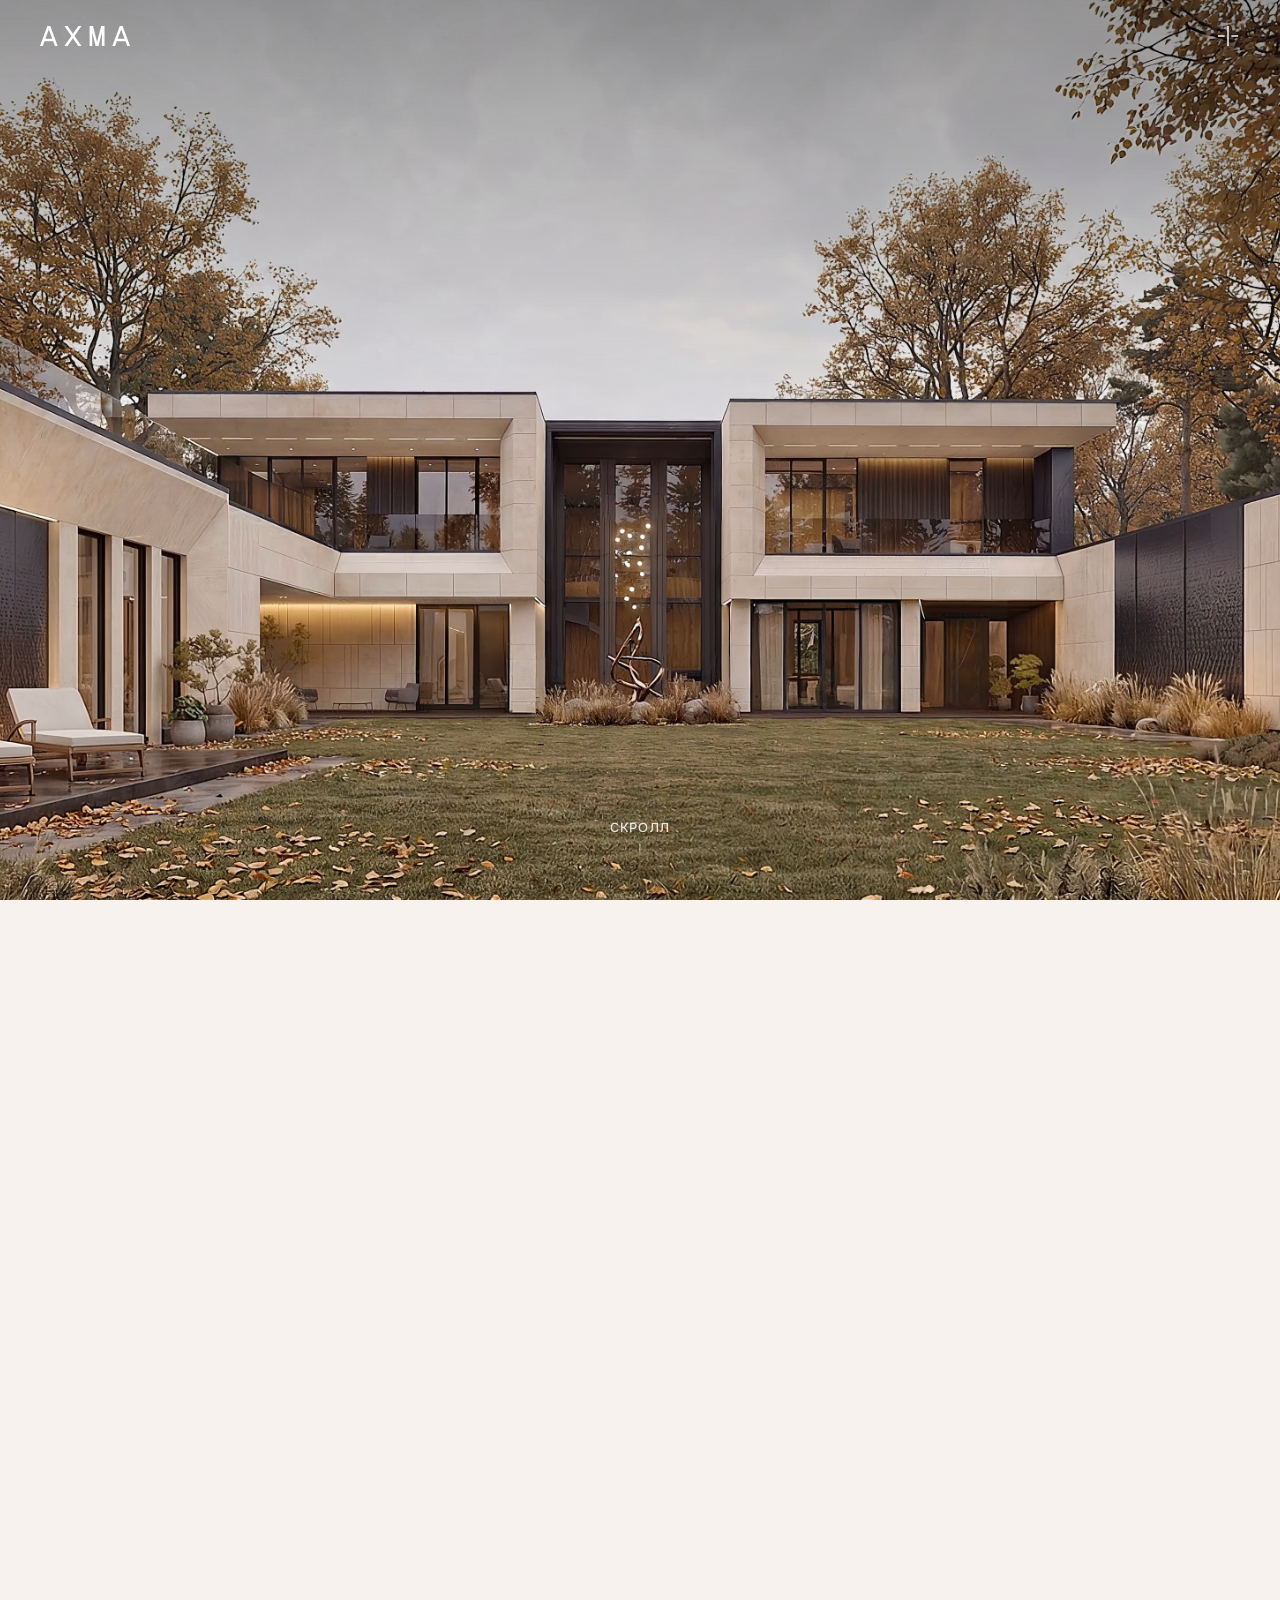
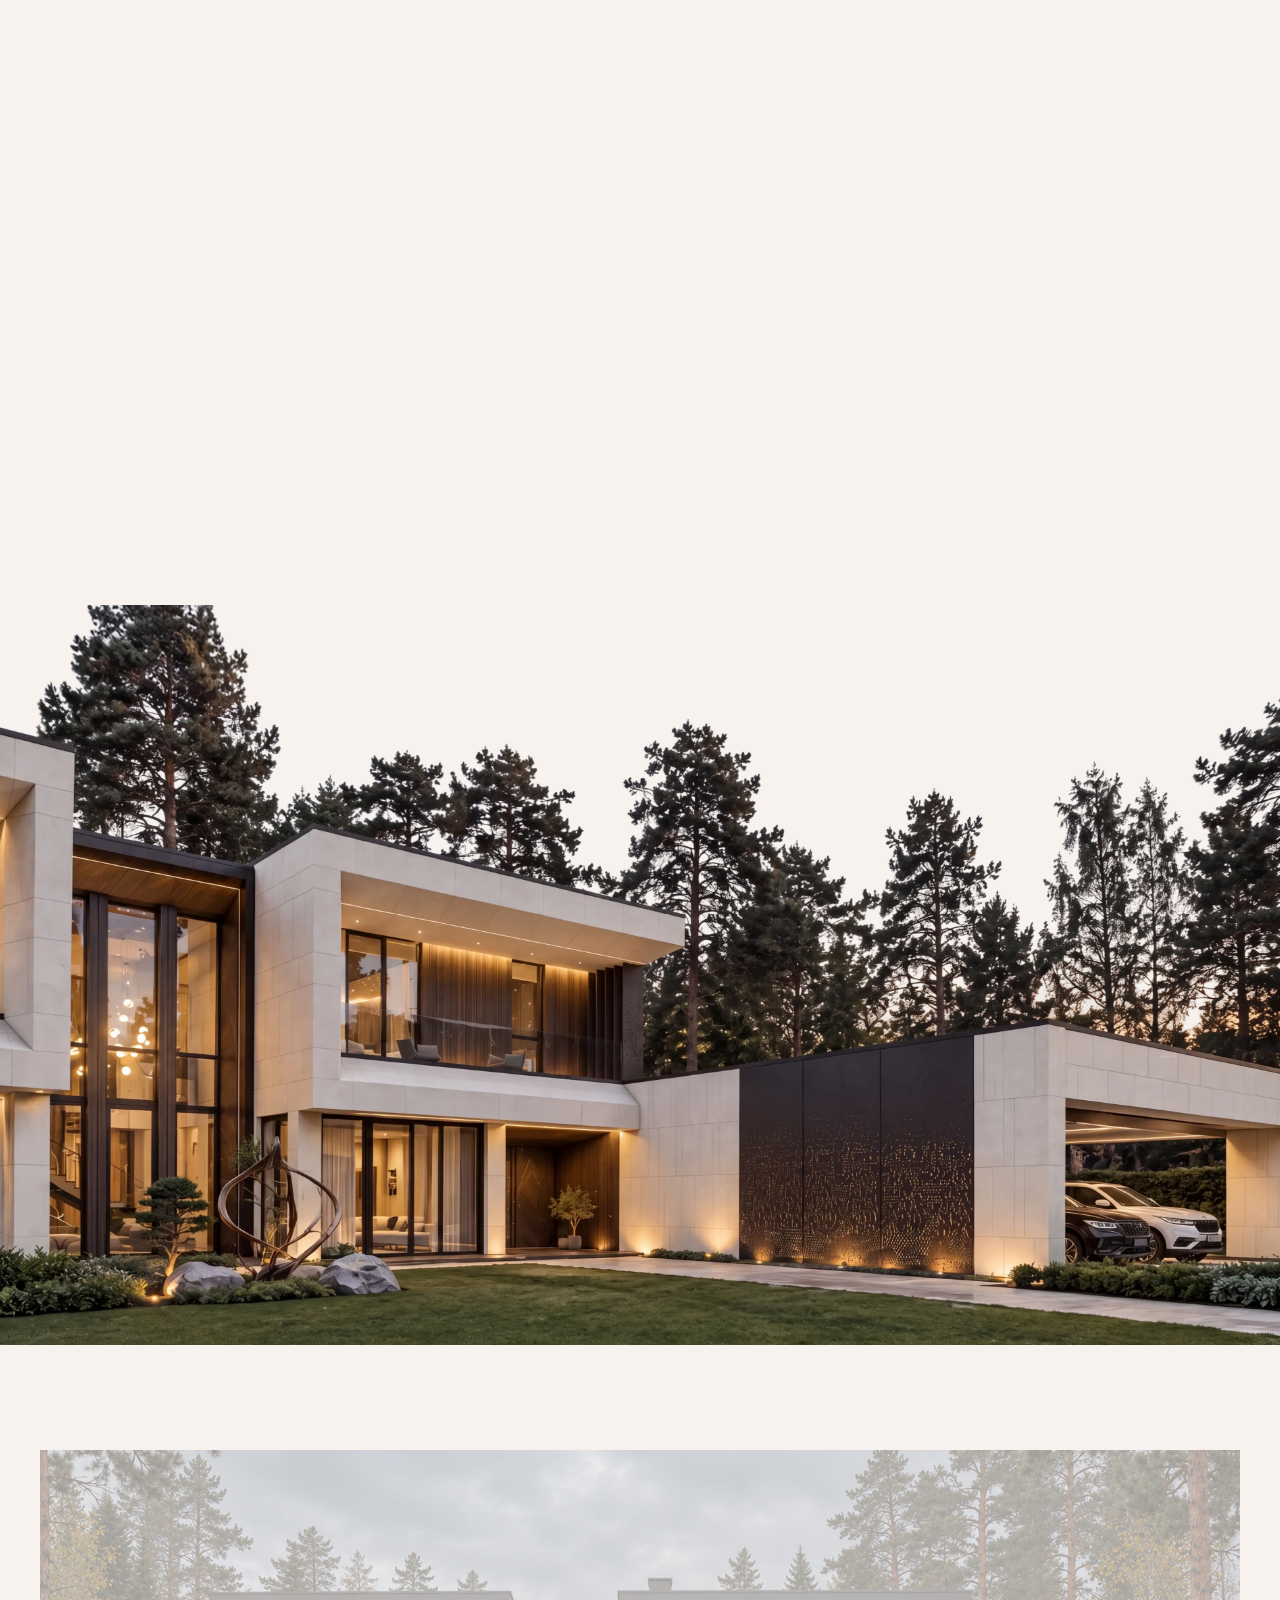
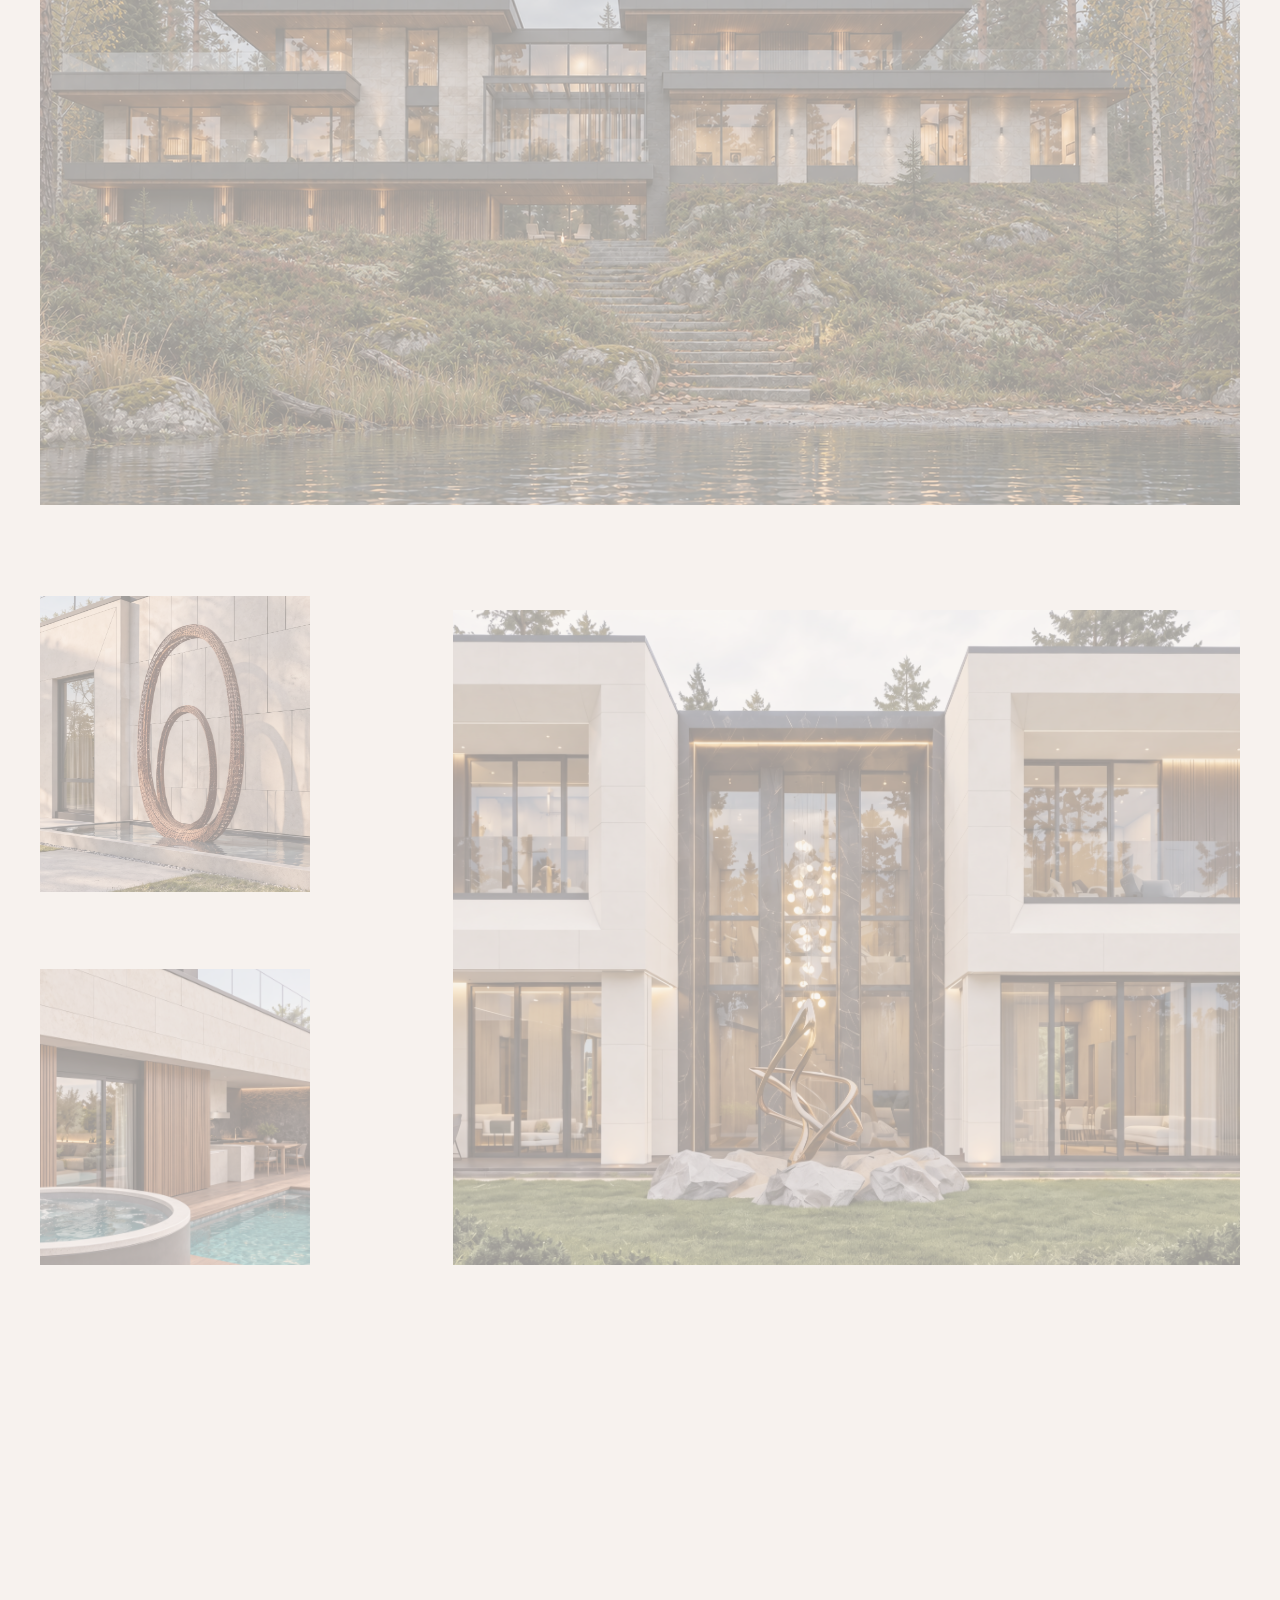
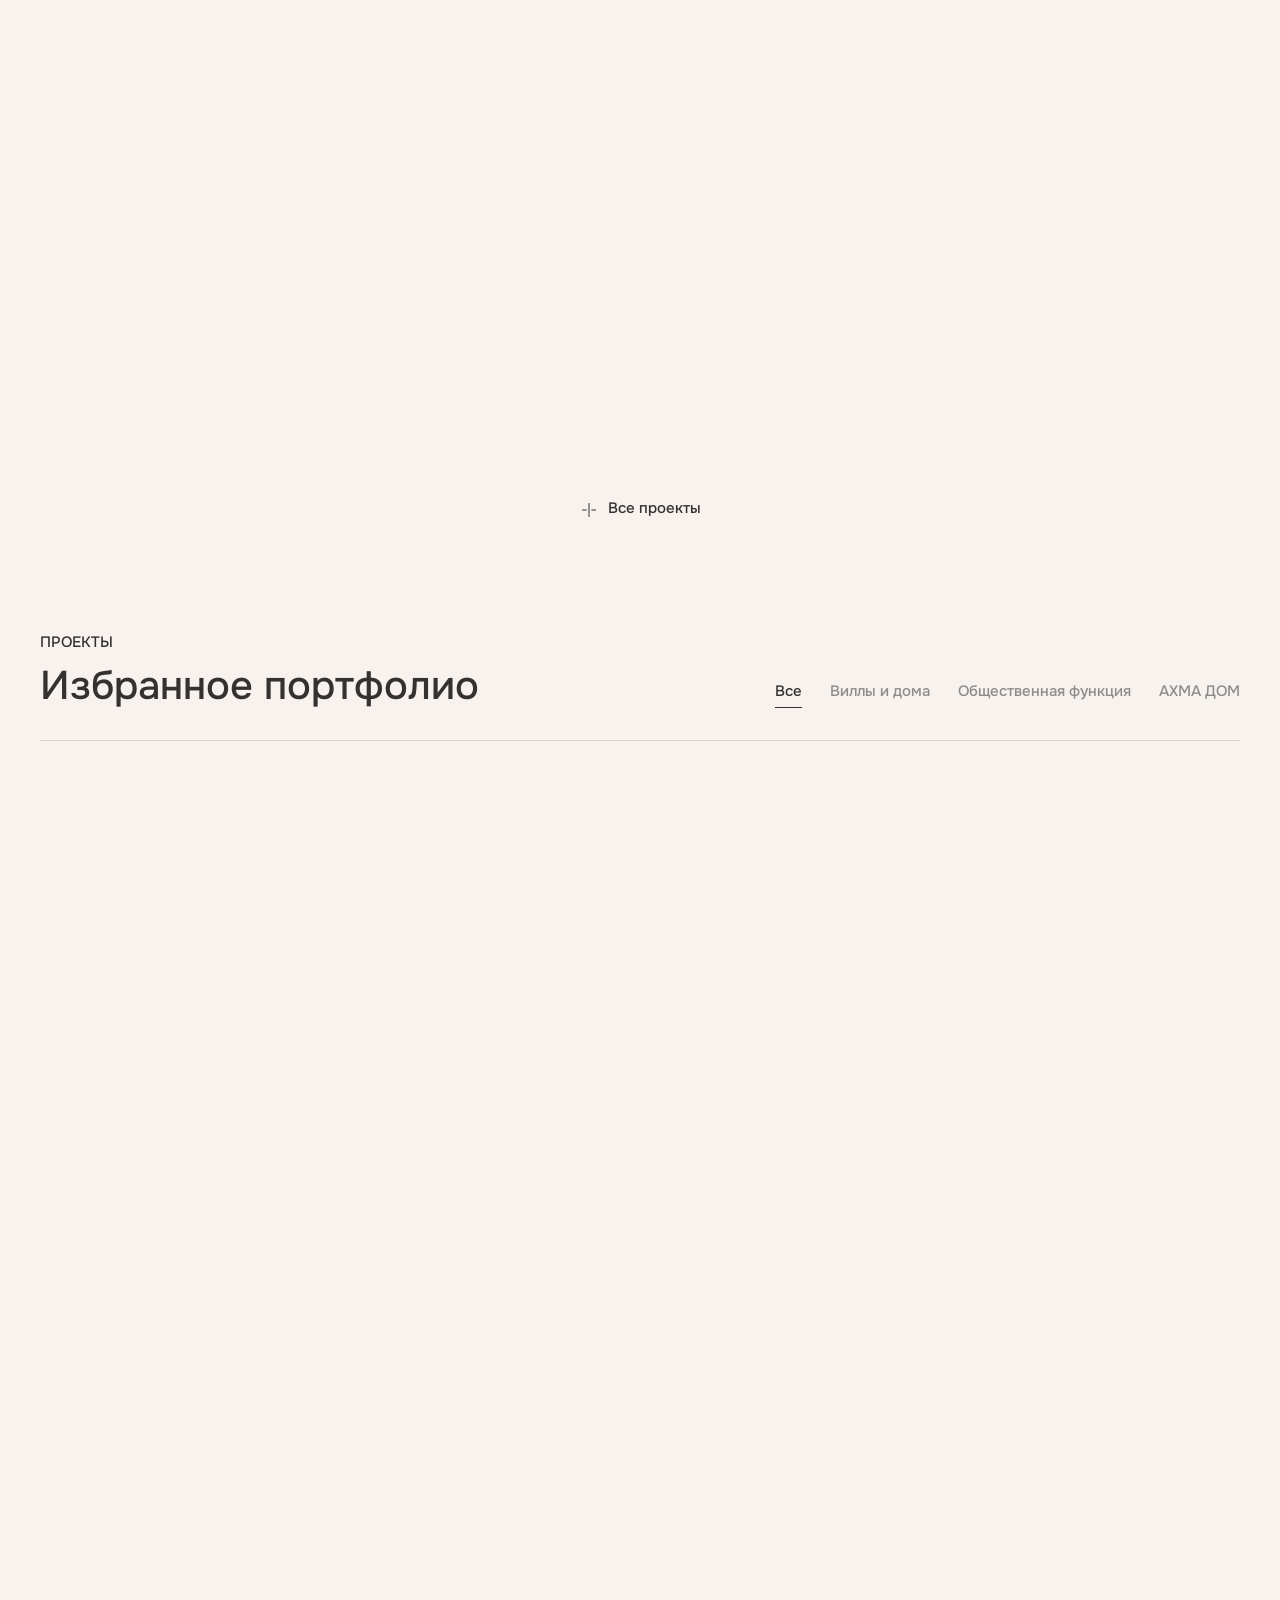
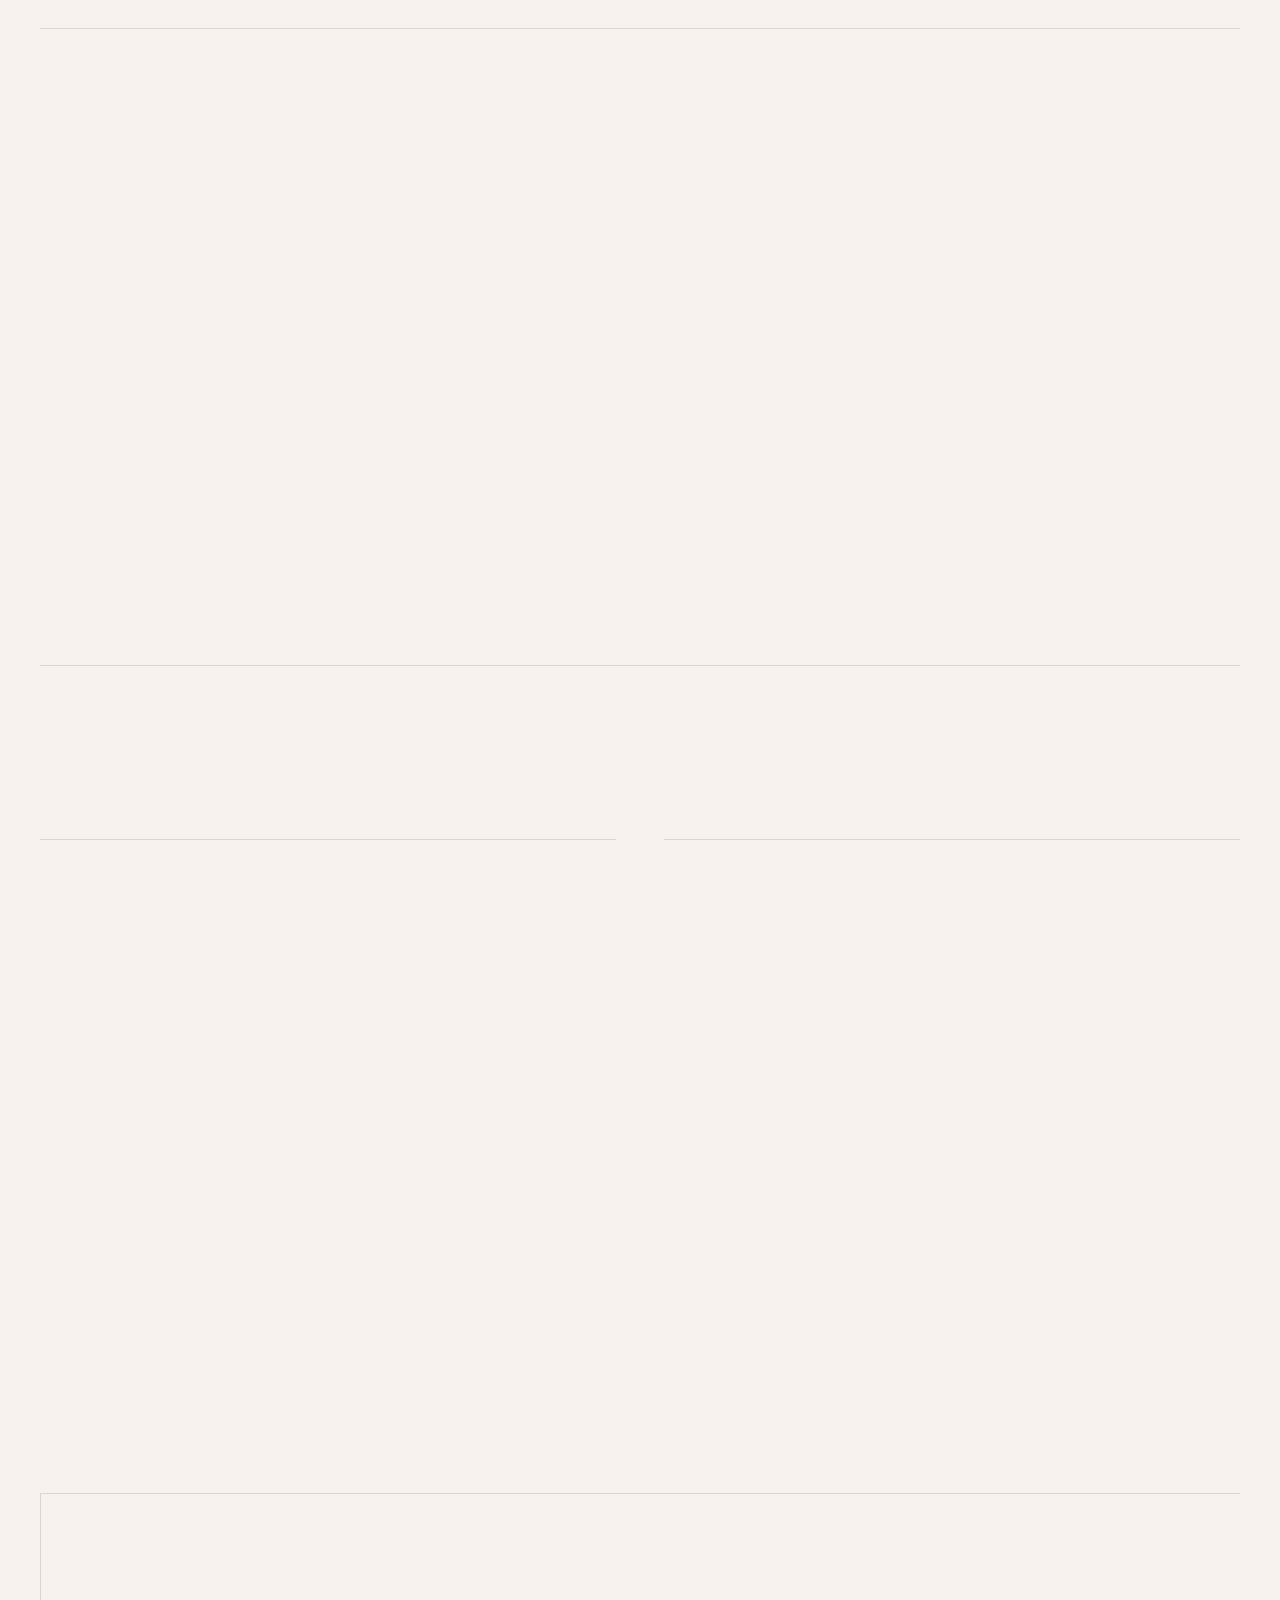
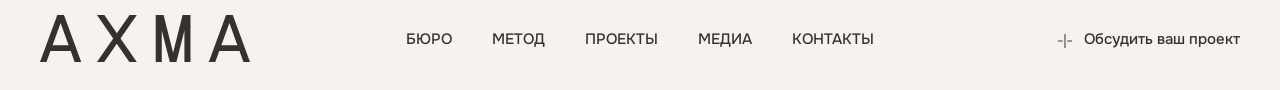
==== index.html @ 240c0ae1 "Initial AHMA architectural bureau website with GSAP animations, 6 projects, and intro video" ====
<!DOCTYPE html>
<html lang="ru">
<head>
  <meta charset="UTF-8" />
  <meta name="viewport" content="width=device-width, initial-scale=1.0" />
  <title>АХМА — Архитектурное бюро</title>
  <meta name="description" content="Архитектурное бюро АХМА. Проектируем дома, где инженерия скрыта, а пространство интуитивно." />
  <link rel="preconnect" href="https://fonts.googleapis.com" />
  <link rel="preconnect" href="https://fonts.gstatic.com" crossorigin />
  <link href="https://fonts.googleapis.com/css2?family=Onest:wght@400;500&display=swap" rel="stylesheet" />
  <link rel="stylesheet" href="styles.css" />
</head>
<body id="top">
  <!-- Header overlay -->
  <header class="site-header" id="site-header">
    <div class="site-header__inner">
      <a href="#top" class="site-header__logo" aria-label="АХМА — на главную">
        <img src="assets/logo-header.svg" alt="АХМА" width="90" height="20" />
      </a>
      <button
        type="button"
        class="site-header__menu-btn"
        id="menu-toggle"
        aria-label="Открыть меню"
        aria-expanded="false"
        aria-controls="nav-drawer"
      >
        <img src="assets/menu-icon.svg" alt="" width="24" height="24" />
      </button>
    </div>
  </header>

  <!-- Left-sliding Navigation Drawer (Меню · слева) -->
  <div class="nav-drawer" id="nav-drawer" aria-hidden="true">
    <div class="nav-drawer__backdrop" data-close-drawer></div>
    <nav class="nav-drawer__panel" aria-label="Основная навигация">
      <div class="nav-drawer__top">
        <a href="#top" class="nav-drawer__logo" data-close-drawer aria-label="АХМА — на главную">
          <img src="assets/logo-footer.svg" alt="АХМА" width="144" height="32" />
        </a>
        <button type="button" class="nav-drawer__close" data-close-drawer aria-label="Закрыть меню">
          <img src="assets/arrow-icon.svg" alt="" width="18" height="18" />
        </button>
      </div>

      <ul class="nav-drawer__links">
        <li><a href="bureau.html" data-close-drawer>Бюро</a></li>
        <li><a href="method.html" data-close-drawer>Метод</a></li>
        <li><a href="projects.html" data-close-drawer>Проекты</a></li>
        <li><a href="ahma-dom.html" data-close-drawer>АХМА ДОМ</a></li>
        <li><a href="media.html" data-close-drawer>Медиа</a></li>
        <li><a href="#contact" data-close-drawer>Контакты</a></li>
      </ul>

      <div class="nav-drawer__footer">
        <div class="nav-drawer__contacts">
          <a href="mailto:ahma@bureau.ru">ahma@bureau.ru</a>
          <a href="tel:+79381221138">+7 938 122 11 38</a>
        </div>
        <div class="nav-drawer__socials">
          <a href="https://wa.me/79381221138" target="_blank" rel="noopener noreferrer">WhatsApp</a>
          <a href="https://pinterest.com/" target="_blank" rel="noopener noreferrer">Pinterest</a>
        </div>
      </div>
    </nav>
  </div>

  <main>
    <!-- Section 1 & 2: Scroll-driven Hero -> Sky Intro (encore-resort.ru style) -->
    <section class="intro-stage" id="intro-stage" aria-label="Главный экран и интро">
      <div class="intro-scroll-track" id="intro-scroll-track">
        <div class="intro-sticky" id="intro-sticky">
          <div class="intro-sticky__sky" aria-hidden="true"></div>

          <div class="intro__content">
            <div class="intro__editorial">
              <!-- Target slot where the shrinking hero video/frame docks -->
              <div class="intro__thumb-slot" id="intro-thumb-slot" aria-hidden="true"></div>
              <h1 class="intro__headline" id="intro-headline">
                <span class="intro__headline-lead">Проектируем дома, где</span>
                инженерия скрыта, а пространство интуитивно. Никаких лишних деталей — только ваш привычный образ жизни
              </h1>
            </div>
          </div>

          <!-- Morphing Hero Video Frame (starts full-bleed 100%, docks into intro-thumb-slot on scroll) -->
          <div class="hero-morph" id="hero-morph">
            <video
              class="hero-morph__image"
              autoplay
              muted
              loop
              playsinline
              preload="auto"
              poster="assets/hero-house.png"
              aria-label="Видео-интро архитектурного бюро АХМА"
            >
              <source src="assets/hero-intro.mp4" type="video/mp4" />
            </video>
            <div class="hero-morph__vignette" id="hero-morph-vignette" aria-hidden="true"></div>
          </div>

          <div class="hero-scroll-hint" id="hero-scroll-hint" aria-hidden="true">
            <span>Скролл</span>
            <span class="hero-scroll-hint__line"></span>
          </div>
        </div>
      </div>

      <!-- Twilight House -->
      <div class="intro__house">
        <img
          src="assets/intro-house.png"
          alt="Резиденция АХМА на закате с теплой архитектурной подсветкой"
          class="intro__house-img"
        />
      </div>
    </section>

    <!-- Section 3: Projects Gallery -->
    <section class="projects container" id="projects" aria-label="Избранные проекты">
      <figure class="project-wide">
        <button
          type="button"
          class="project-trigger"
          data-lightbox-src="assets/project-karelian.png"
          data-lightbox-caption="Резиденция у Большого Озера · Ленинградская область, 1753 м²"
          aria-label="Открыть фото: Резиденция у Большого Озера"
        >
          <img
            src="assets/project-karelian.png"
            alt="Двухэтажный дом на скалистом берегу озера среди сосен"
            loading="lazy"
          />
          <span class="project-plate">
            <span class="project-plate__title">Резиденция у Большого Озера</span>
            <span class="project-plate__meta">Ленинградская область · 1753 м²</span>
          </span>
        </button>
      </figure>

      <div class="project-asymmetric">
        <div class="project-asymmetric__left">
          <figure class="project-detail project-detail--sculpt">
            <button
              type="button"
              class="project-trigger"
              data-lightbox-src="assets/project-detail-top.png"
              data-lightbox-caption="Дом-айсберг в Крыму · Скульптурный акцент входной группы"
              aria-label="Открыть фото: Дом-айсберг в Крыму, деталь фасада"
            >
              <img
                src="assets/project-detail-top.png"
                alt="Скульптурный акцент из металла у каменного фасада"
                class="project-detail__sculpt-img"
                loading="lazy"
              />
              <span class="project-plate">
                <span class="project-plate__title">Дом-айсберг в Крыму</span>
                <span class="project-plate__meta">Деталь входной группы</span>
              </span>
            </button>
          </figure>

          <figure class="project-detail">
            <button
              type="button"
              class="project-trigger"
              data-lightbox-src="assets/drive-home-detail.jpg"
              data-lightbox-caption="Клубный поселок на озере Нахимовское · Терраса и зона отдыха"
              aria-label="Открыть фото: Клубный поселок на озере Нахимовское"
            >
              <img
                src="assets/drive-home-detail.jpg"
                alt="Фрагмент деревянной отделки фасада и террасы у бассейна"
                loading="lazy"
              />
              <span class="project-plate">
                <span class="project-plate__title">Озеро Нахимовское</span>
                <span class="project-plate__meta">Терраса у воды</span>
              </span>
            </button>
          </figure>
        </div>

        <figure class="project-asymmetric__right">
          <button
            type="button"
            class="project-trigger"
            data-lightbox-src="assets/drive-home-facade.jpg"
            data-lightbox-caption="Дом-айсберг в Крыму · Центральный фасад с панорамным остеклением"
            aria-label="Открыть фото: Дом-айсберг в Крыму"
          >
            <img
              src="assets/drive-home-facade.jpg"
              alt="Симметричный фасад современного дома с двухсветным витражом"
              loading="lazy"
            />
            <span class="project-plate">
              <span class="project-plate__title">Дом-айсберг в Крыму</span>
              <span class="project-plate__meta">Россия, Крым</span>
            </span>
          </button>
        </figure>
      </div>

      <figure class="project-wide">
        <button
          type="button"
          class="project-trigger"
          data-lightbox-src="assets/project-pool.png"
          data-lightbox-caption="Курорт в Индонезии · Остров Лабуан, вилла с бассейном"
          aria-label="Открыть фото: Курорт в Индонезии"
        >
          <img
            src="assets/project-pool.png"
            alt="Одноэтажный дом из светлого камня с бассейном и садом"
            loading="lazy"
          />
          <span class="project-plate">
            <span class="project-plate__title">Курорт в Индонезии</span>
            <span class="project-plate__meta">Индонезия, остров Лабуан</span>
          </span>
        </button>
      </figure>

      <div class="projects__cta-wrap">
        <a href="projects.html" class="action-link">
          <span class="action-link__icon" aria-hidden="true">
            <img src="assets/arrow-icon.svg" alt="" width="18" height="18" />
          </span>
          <span>Все проекты</span>
        </a>
      </div>
    </section>

    <!-- Section 3B: Interactive 6-Project Archive (real Figma covers -> full project pages) -->
    <section class="archive container" id="projects-archive" aria-label="Архив проектов">
      <div class="archive__header">
        <div>
          <p class="section-eyebrow">Проекты</p>
          <h2 class="display-heading archive__title">Избранное портфолио</h2>
        </div>
        <div class="archive__filters" role="tablist" aria-label="Фильтр проектов">
          <button type="button" class="archive__filter is-active" role="tab" aria-selected="true" data-filter="all">Все</button>
          <button type="button" class="archive__filter" role="tab" aria-selected="false" data-filter="villas">Виллы и дома</button>
          <button type="button" class="archive__filter" role="tab" aria-selected="false" data-filter="public">Общественная функция</button>
          <a href="ahma-dom.html" class="archive__filter">АХМА ДОМ</a>
        </div>
      </div>

      <div class="archive__grid" id="archive-grid">
        <article class="archive-card" data-category="villas">
          <a href="project.html?id=bolshoe-ozero" class="archive-card__btn">
            <div class="archive-card__media">
              <img src="assets/pages/cover-bolshoe-ozero.png" alt="Резиденция у Большого Озера" loading="lazy" />
              <span class="project-plate">
                <span class="project-plate__title">Резиденция у Большого Озера</span>
                <span class="project-plate__meta">Россия, Ленинградская область · 1753 м²</span>
              </span>
            </div>
            <div class="archive-card__info">
              <h3 class="archive-card__name">Резиденция у Большого Озера</h3>
              <p class="archive-card__sub">Ленинградская область · 1753 м²</p>
            </div>
          </a>
        </article>

        <article class="archive-card" data-category="villas">
          <a href="project.html?id=krasnogorsk" class="archive-card__btn">
            <div class="archive-card__media">
              <img src="assets/pages/cover-krasnogorsk.png" alt="Резиденция в Красногорске" loading="lazy" />
              <span class="project-plate">
                <span class="project-plate__title">Резиденция в Красногорске</span>
                <span class="project-plate__meta">Россия, Красногорск · 1 159 м²</span>
              </span>
            </div>
            <div class="archive-card__info">
              <h3 class="archive-card__name">Резиденция в Красногорске</h3>
              <p class="archive-card__sub">Россия, Красногорск · 1 159 м²</p>
            </div>
          </a>
        </article>

        <article class="archive-card" data-category="villas">
          <a href="project.html?id=crimea" class="archive-card__btn">
            <div class="archive-card__media">
              <img src="assets/pages/cover-crimea.png" alt="Дом-айсберг в Крыму" loading="lazy" />
              <span class="project-plate">
                <span class="project-plate__title">Дом-айсберг в Крыму</span>
                <span class="project-plate__meta">Россия, Крым</span>
              </span>
            </div>
            <div class="archive-card__info">
              <h3 class="archive-card__name">Дом-айсберг в Крыму</h3>
              <p class="archive-card__sub">Россия, Крым · эскизный проект, рабочая документация</p>
            </div>
          </a>
        </article>

        <article class="archive-card" data-category="villas">
          <a href="project.html?id=nahimovskoe" class="archive-card__btn">
            <div class="archive-card__media">
              <img src="assets/pages/cover-nahimovskoe.png" alt="Клубный поселок на озере Нахимовское" loading="lazy" />
              <span class="project-plate">
                <span class="project-plate__title">Клубный поселок на озере Нахимовское</span>
                <span class="project-plate__meta">Карельский перешеек · 1.6 га</span>
              </span>
            </div>
            <div class="archive-card__info">
              <h3 class="archive-card__name">Клубный поселок на озере Нахимовское</h3>
              <p class="archive-card__sub">Ленинградская область · 8 резиденций, 3300 м²</p>
            </div>
          </a>
        </article>

        <article class="archive-card" data-category="public">
          <a href="project.html?id=karelia" class="archive-card__btn">
            <div class="archive-card__media">
              <img src="assets/pages/cover-karelia.png" alt="Эко-отель 4 звезды в Карелии" loading="lazy" />
              <span class="project-plate">
                <span class="project-plate__title">Эко-отель 4 звезды в Карелии</span>
                <span class="project-plate__meta">Россия, Карелия</span>
              </span>
            </div>
            <div class="archive-card__info">
              <h3 class="archive-card__name">Эко-отель 4 звезды в Карелии</h3>
              <p class="archive-card__sub">Россия, Карелия · эскизное проектирование, концепт</p>
            </div>
          </a>
        </article>

        <article class="archive-card" data-category="public">
          <a href="project.html?id=indonesia" class="archive-card__btn">
            <div class="archive-card__media">
              <img src="assets/pages/cover-indonesia.png" alt="Курорт в Индонезии" loading="lazy" />
              <span class="project-plate">
                <span class="project-plate__title">Курорт в Индонезии</span>
                <span class="project-plate__meta">Индонезия, остров Лабуан</span>
              </span>
            </div>
            <div class="archive-card__info">
              <h3 class="archive-card__name">Курорт в Индонезии</h3>
              <p class="archive-card__sub">Индонезия, остров Лабуан · отель и каскад вилл</p>
            </div>
          </a>
        </article>
      </div>
    </section>

    <!-- Section 4: Founders Quote & Portrait -->
    <section class="founders container" id="bureau" aria-label="О бюро">
      <div class="founders__inner">
        <div class="founders__text">
          <blockquote class="founders__quote">
            Два взгляда. Одна любовь к общему делу. Создаем дома, которые со временем становятся только ценнее. За безупречной формой и функцией всегда скрывается главное: утреннее солнце, абсолютная тишина и глубокое чувство своего места.
          </blockquote>
          <p class="founders__author">
            Алексей Солодилов и Ксения Тихоновскова,<br />
            основатели бюро
          </p>
        </div>
        <div class="founders__portrait">
          <img
            src="assets/founders-portrait.png"
            alt="Алексей Солодилов и Ксения Тихоновскова, основатели бюро АХМА"
            loading="lazy"
          />
        </div>
      </div>
    </section>

    <!-- Section 5: Recognition & Geography -->
    <section class="credentials container" id="recognition" aria-label="Признание и география">
      <div class="credentials__column">
        <h2 class="section-eyebrow">Признание</h2>
        <ul class="lined-list">
          <li class="lined-list__item">
            <p class="lined-list__title">Финалисты конкурса NEXT</p>
            <p class="lined-list__meta">«Арх Москва 2025», Гостиный двор, Москва</p>
          </li>
          <li class="lined-list__item">
            <p class="lined-list__title">Награда Ростовского архитектурного форума</p>
            <p class="lined-list__meta">Ростов-на-Дону, 2026</p>
          </li>
        </ul>
      </div>

      <div class="credentials__column">
        <h2 class="section-eyebrow">География</h2>
        <ul class="lined-list">
          <li class="lined-list__item">
            <p class="lined-list__title">Санкт-Петербург</p>
            <p class="lined-list__meta">Истрица · Никольский</p>
          </li>
          <li class="lined-list__item">
            <p class="lined-list__title">Москва</p>
            <p class="lined-list__meta">Вилла 17 · Офис на Малой Бронной</p>
          </li>
          <li class="lined-list__item">
            <p class="lined-list__title">Ростов-на-Дону</p>
            <p class="lined-list__meta">Резиденция №12 · Коттеджный поселок Внуково · Дом в лесу</p>
          </li>
          <li class="lined-list__item">
            <p class="lined-list__title">Бали</p>
            <p class="lined-list__meta">Комплекс вилл A-Residence</p>
          </li>
        </ul>
      </div>
    </section>

    <!-- Section 6: Method -->
    <section class="method container" id="method" aria-label="Метод работы">
      <div class="method__header">
        <div class="method__heading-col">
          <p class="section-eyebrow">Метод</p>
          <h2 class="display-heading">Архитектурное мышление. Инженерная точность</h2>
        </div>
        <div class="method__desc-col">
          <p class="body-copy">
            Концепция для нас не существует отдельно от реализации. Уже на ранних этапах проектируем в BIM, проверяем размеры и взаимосвязи элементов, подключаем конструктив и инженерные решения. Поэтому архитектурная идея сразу получает реальные параметры.
          </p>
        </div>
      </div>

      <ol class="method__cards">
        <li class="method__card">
          <span class="method__num">01</span>
          <p class="method__card-text">База, на которую опираются все строительные подрядчики</p>
        </li>
        <li class="method__card">
          <span class="method__num">02</span>
          <p class="method__card-text">Точная ведомость строительных материалов</p>
        </li>
        <li class="method__card">
          <span class="method__num">03</span>
          <p class="method__card-text">Защита от просчетов в конструктиве и инженерных решениях</p>
        </li>
        <li class="method__card">
          <span class="method__num">04</span>
          <p class="method__card-text">Вы можете буквально «погулять» по будущему дому</p>
        </li>
      </ol>

      <figure class="method__visual">
        <button
          type="button"
          class="project-trigger"
          data-lightbox-src="assets/method-house.png"
          data-lightbox-caption="Архитектурная реализация с проработкой всех инженерных узлов"
          aria-label="Увеличить изображение проекта"
        >
          <img
            src="assets/method-house.png"
            alt="Современная резиденция с террасой, очагом и ландшафтным освещением"
            loading="lazy"
          />
          <span class="project-plate">
            <span class="project-plate__title">BIM-проектирование и реализация</span>
            <span class="project-plate__meta">Открыть в галерее</span>
          </span>
        </button>
      </figure>
    </section>

    <!-- Section 7: Contact / Form -->
    <section class="contact container" id="contact" aria-label="Контакты и обратная связь">
      <div class="contact__eyebrow-col">
        <p class="section-eyebrow">С чего начать</p>
      </div>

      <div class="contact__form-col">
        <h2 class="display-heading contact__title">
          Расскажите<br />о проекте
        </h2>

        <form class="contact-form" id="contact-form" novalidate>
          <div class="contact-form__fields">
            <label class="contact-form__field">
              <span class="sr-only">Имя</span>
              <input type="text" name="name" placeholder="имя*" required autocomplete="name" />
            </label>
            <label class="contact-form__field">
              <span class="sr-only">Номер телефона</span>
              <input type="tel" name="phone" placeholder="номер телефона*" required autocomplete="tel" />
            </label>
            <label class="contact-form__field">
              <span class="sr-only">Электронная почта</span>
              <input type="email" name="email" placeholder="электронная почта" autocomplete="email" />
            </label>
            <label class="contact-form__field">
              <span class="sr-only">Комментарий</span>
              <input type="text" name="comment" placeholder="комментарий" />
            </label>
          </div>

          <label class="contact-form__consent">
            <input type="checkbox" name="consent" required />
            <span class="contact-form__checkbox" aria-hidden="true"></span>
            <span class="contact-form__consent-text">
              Я даю согласие на обработку моих персональных данных в соответствии с Федеральным законом от 27.07.2006 года №152-ФЗ «О персональных данных», на условиях и для целей, определенных в Согласии на обработку персональных данных.
            </span>
          </label>

          <div class="contact-form__actions">
            <button type="submit" class="action-link contact-form__submit">
              <span class="action-link__icon" aria-hidden="true">
                <img src="assets/arrow-icon.svg" alt="" width="18" height="18" />
              </span>
              <span>Отправить</span>
            </button>
            <p class="contact-form__status" id="form-status" role="status" aria-live="polite"></p>
          </div>
        </form>
      </div>

      <div class="contact__info-col">
        <div class="contact-links">
          <div class="contact-links__row">
            <a href="mailto:ahma@bureau.ru">ahma@bureau.ru</a>
          </div>
          <div class="contact-links__row">
            <a href="tel:+79381221138">+7 938 122 11 38</a>
          </div>
          <div class="contact-links__row contact-links__row--socials">
            <a href="https://wa.me/79381221138" target="_blank" rel="noopener noreferrer">WhatsApp</a>
            <a href="https://pinterest.com/" target="_blank" rel="noopener noreferrer">Pinterest</a>
          </div>
        </div>
      </div>
    </section>
  </main>

  <!-- Footer -->
  <footer class="site-footer">
    <div class="site-footer__inner">
      <a href="#top" class="site-footer__logo" aria-label="АХМА — наверх">
        <img src="assets/logo-footer.svg" alt="АХМА" width="315" height="70" />
      </a>

      <nav class="site-footer__nav" aria-label="Навигация в подвале">
        <a href="bureau.html">Бюро</a>
        <a href="method.html">Метод</a>
        <a href="projects.html">Проекты</a>
        <a href="media.html">Медиа</a>
        <a href="#contact">Контакты</a>
      </nav>

      <a href="#contact" class="action-link site-footer__cta">
        <span class="action-link__icon" aria-hidden="true">
          <img src="assets/arrow-icon.svg" alt="" width="18" height="18" />
        </span>
        <span>Обсудить ваш проект</span>
      </a>
    </div>
  </footer>

  <!-- Project Case Study Modal (5 projects from Google Doc) -->
  <div class="project-modal" id="project-modal" aria-hidden="true" role="dialog" aria-modal="true" aria-labelledby="project-modal-title">
    <div class="project-modal__backdrop" data-close-project></div>
    <article class="project-modal__sheet">
      <header class="project-modal__header">
        <span class="section-eyebrow" id="project-modal-category">Проект</span>
        <button type="button" class="project-modal__close" data-close-project aria-label="Закрыть проект">
          <img src="assets/arrow-icon.svg" alt="" width="18" height="18" />
        </button>
      </header>
      <div class="project-modal__body" id="project-modal-body"></div>
    </article>
  </div>

  <!-- Lightbox Modal (with "Без затемнения" mode per handoff spec 712:190) -->
  <div class="lightbox" id="lightbox" aria-hidden="true" role="dialog" aria-modal="true" aria-label="Просмотр фотографии проекта">
    <div class="lightbox__top">
      <span class="lightbox__counter" id="lightbox-counter">01 / 06</span>
      <div class="lightbox__controls">
        <label class="lightbox__mode-toggle">
          <input type="checkbox" id="lightbox-no-dim-toggle" />
          <span>Без затемнения</span>
        </label>
        <button type="button" class="lightbox__close" id="lightbox-close" aria-label="Закрыть просмотр">×</button>
      </div>
    </div>

    <div class="lightbox__stage" id="lightbox-stage">
      <button type="button" class="lightbox__zone lightbox__zone--prev" id="lightbox-prev" aria-label="Предыдущее фото">
        <span class="lightbox__arrow" aria-hidden="true">←</span>
      </button>
      <figure class="lightbox__figure">
        <img src="" alt="" id="lightbox-img" />
      </figure>
      <button type="button" class="lightbox__zone lightbox__zone--next" id="lightbox-next" aria-label="Следующее фото">
        <span class="lightbox__arrow" aria-hidden="true">→</span>
      </button>
    </div>

    <div class="lightbox__bottom">
      <p class="lightbox__caption" id="lightbox-caption"></p>
    </div>
  </div>

  <script src="vendor/gsap.min.js"></script>
  <script src="vendor/ScrollTrigger.min.js"></script>
  <script src="script.js"></script>
  <script src="animations.js"></script>
</body>
</html>
---- styles.css ----
/* ==========================================================================
   АХМА — Architectural Bureau Design System & Responsive Layout
   Reference desktop width: 1920px (1800px inner container, 60px margins)
   ========================================================================== */

:root {
  --bg: #f7f2ee;
  --ink: #353131;
  --muted: #8c8c8c;
  --border: #dad5d1;
  --font-main: 'Cygre Medium', 'Cygre', 'Onest', -apple-system, BlinkMacSystemFont, 'Helvetica Neue', sans-serif;

  --gutter: clamp(20px, 3.125vw, 60px);
  --container-max: 1920px;

  --text-display: clamp(28px, 3.125vw, 60px);
  --leading-display: 1.1;
  --text-body: clamp(15px, 0.9375vw, 18px);
  --leading-body: 1.3333;
  --text-small: clamp(13px, 0.729vw, 14px);
  --leading-small: 1.4285;

  --ease: cubic-bezier(0.22, 1, 0.36, 1);
}

*,
*::before,
*::after {
  box-sizing: border-box;
}

html {
  scroll-behavior: smooth;
  background-color: var(--bg);
  color: var(--ink);
  font-family: var(--font-main);
  font-weight: 500;
  -webkit-font-smoothing: antialiased;
  -moz-osx-font-smoothing: grayscale;
}

body {
  margin: 0;
  background-color: var(--bg);
  color: var(--ink);
  font-size: var(--text-body);
  line-height: var(--leading-body);
  overflow-x: clip;
}

img {
  display: block;
  max-width: 100%;
}

a {
  color: inherit;
  text-decoration: none;
}

button,
input {
  font: inherit;
  color: inherit;
}

h1,
h2,
h3,
p,
blockquote,
figure,
ul,
ol {
  margin: 0;
}

ul,
ol {
  padding: 0;
  list-style: none;
}

.sr-only {
  position: absolute;
  width: 1px;
  height: 1px;
  padding: 0;
  margin: -1px;
  overflow: hidden;
  clip: rect(0, 0, 0, 0);
  white-space: nowrap;
  border: 0;
}

.container {
  width: 100%;
  max-width: var(--container-max);
  margin-inline: auto;
  padding-inline: var(--gutter);
}

/* Typography helpers */
.section-eyebrow {
  font-size: var(--text-body);
  line-height: var(--leading-body);
  font-weight: 500;
  text-transform: uppercase;
  color: var(--ink);
}

.display-heading {
  font-size: var(--text-display);
  line-height: var(--leading-display);
  font-weight: 500;
  color: var(--ink);
}

.body-copy {
  font-size: var(--text-body);
  line-height: var(--leading-body);
  font-weight: 500;
  color: var(--ink);
}

/* Action link (+ icon + label) */
.action-link {
  display: inline-flex;
  align-items: center;
  gap: 10px;
  font-size: var(--text-body);
  line-height: var(--leading-body);
  font-weight: 500;
  color: var(--ink);
  background: none;
  border: none;
  padding: 4px 0;
  cursor: pointer;
  white-space: nowrap;
  transition: opacity 0.25s var(--ease);
}

.action-link:hover {
  opacity: 0.65;
}

.action-link__icon {
  display: inline-flex;
  align-items: center;
  padding-top: 4px;
  flex-shrink: 0;
  transition: transform 0.35s var(--ease);
}

.action-link:hover .action-link__icon {
  transform: rotate(90deg);
}

.action-link__icon img {
  width: 18px;
  height: 18px;
}

/* ==========================================================================
   Header & Left-sliding Navigation Drawer (Меню · слева)
   ========================================================================== */
.site-header {
  position: fixed;
  top: 0;
  left: 0;
  right: 0;
  z-index: 40;
  pointer-events: none;
  transition: background-color 0.35s var(--ease), border-color 0.35s var(--ease);
  border-bottom: 1px solid transparent;
}

.site-header.is-scrolled {
  background-color: rgba(247, 242, 238, 0.9);
  backdrop-filter: blur(10px);
  -webkit-backdrop-filter: blur(10px);
  border-bottom-color: var(--border);
}

.site-header__inner {
  max-width: var(--container-max);
  margin-inline: auto;
  padding: clamp(20px, 1.875vw, 36px) var(--gutter);
  display: flex;
  align-items: center;
  justify-content: space-between;
  transition: padding 0.3s var(--ease);
}

.site-header.is-scrolled .site-header__inner {
  padding-block: 18px;
}

.site-header__logo,
.site-header__menu-btn {
  pointer-events: auto;
  display: inline-flex;
  align-items: center;
  justify-content: center;
}

.site-header__logo img {
  width: 90px;
  height: 20px;
  transition: filter 0.3s var(--ease);
}

.site-header.is-dark-ink .site-header__logo img,
.site-header.is-dark-ink .site-header__menu-btn img,
.site-header.is-scrolled .site-header__logo img,
.site-header.is-scrolled .site-header__menu-btn img {
  filter: brightness(0) saturate(100%) invert(16%) sepia(6%) saturate(464%) hue-rotate(314deg) brightness(95%) contrast(88%);
}

.site-header__menu-btn {
  background: none;
  border: none;
  padding: 4px;
  margin: -4px;
  cursor: pointer;
  transition: transform 0.35s var(--ease), opacity 0.25s var(--ease);
}

.site-header__menu-btn:hover {
  transform: rotate(90deg);
}

.site-header__menu-btn img {
  width: 24px;
  height: 24px;
}

/* Left-sliding Navigation Drawer */
.nav-drawer {
  position: fixed;
  inset: 0;
  z-index: 60;
  pointer-events: none;
  visibility: hidden;
}

.nav-drawer.is-open {
  pointer-events: auto;
  visibility: visible;
}

.nav-drawer__backdrop {
  position: absolute;
  inset: 0;
  background-color: rgba(53, 49, 49, 0.32);
  opacity: 0;
  transition: opacity 0.35s var(--ease);
}

.nav-drawer.is-open .nav-drawer__backdrop {
  opacity: 1;
}

.nav-drawer__panel {
  position: absolute;
  top: 0;
  left: 0;
  bottom: 0;
  width: min(520px, 100%);
  background-color: var(--bg);
  border-right: 1px solid var(--border);
  padding: clamp(24px, 2.5vw, 44px) var(--gutter);
  display: flex;
  flex-direction: column;
  justify-content: space-between;
  transform: translateX(-100%);
  transition: transform 0.42s var(--ease);
}

.nav-drawer.is-open .nav-drawer__panel {
  transform: translateX(0);
}

.nav-drawer__top {
  display: flex;
  align-items: center;
  justify-content: space-between;
}

.nav-drawer__logo img {
  width: 112px;
  height: 25px;
}

.nav-drawer__close {
  background: none;
  border: none;
  padding: 8px;
  margin: -8px;
  cursor: pointer;
  display: inline-flex;
  align-items: center;
  justify-content: center;
  transform: rotate(45deg);
  transition: transform 0.3s var(--ease), opacity 0.25s var(--ease);
}

.nav-drawer__close:hover {
  transform: rotate(135deg);
  opacity: 0.65;
}

.nav-drawer__close img {
  width: 18px;
  height: 18px;
}

.nav-drawer__links {
  display: flex;
  flex-direction: column;
  gap: 18px;
  margin-block: 40px;
}

.nav-drawer__links a {
  font-size: clamp(28px, 3vw, 44px);
  line-height: 1.15;
  text-transform: uppercase;
  letter-spacing: -0.02em;
  transition: opacity 0.25s var(--ease);
}

.nav-drawer__links a:hover {
  opacity: 0.55;
}

.nav-drawer__footer {
  border-top: 1px solid var(--border);
  padding-top: 24px;
  display: flex;
  flex-direction: column;
  gap: 16px;
}

.nav-drawer__contacts,
.nav-drawer__socials {
  display: flex;
  flex-wrap: wrap;
  gap: 12px 24px;
  font-size: 16px;
}

.nav-drawer__contacts a:hover,
.nav-drawer__socials a:hover {
  opacity: 0.6;
}

/* ==========================================================================
   Section 1 & 2: Scroll-driven Hero -> Sky Intro (encore-resort.ru style)
   ========================================================================== */
.intro-stage {
  position: relative;
  width: 100%;
  background-color: var(--bg);
}

.intro-scroll-track {
  position: relative;
  height: 245svh;
}

.intro-sticky {
  position: sticky;
  top: 0;
  height: 100svh;
  width: 100%;
  overflow: hidden;
  display: flex;
  align-items: center;
}

.intro-sticky__sky {
  position: absolute;
  inset: 0;
  background: linear-gradient(180deg, #bcc5ef 0%, #dfe2e7 66%, #f7f2ee 100%);
  z-index: 1;
}

.intro__content {
  position: relative;
  z-index: 2;
  width: 100%;
  max-width: var(--container-max);
  margin-inline: auto;
  padding-inline: var(--gutter);
  padding-top: clamp(48px, 5vw, 96px);
}

.intro__editorial {
  width: min(1180px, 100%);
  margin-inline: auto;
}

.intro__thumb-slot {
  width: clamp(210px, 19.583vw, 376px);
  aspect-ratio: 376 / 200;
  margin-left: 13.135%;
  margin-bottom: clamp(20px, 1.56vw, 30px);
}

.intro__headline {
  font-size: var(--text-display);
  line-height: 1.0333;
  font-weight: 500;
  color: var(--ink);
  word-break: break-word;
  opacity: 0;
  filter: blur(10px);
  transform: translateY(24px);
  will-change: opacity, transform, filter;
}

.intro__headline-lead {
  display: block;
  margin-left: 13.135%;
}

/* Morphing Hero Frame */
.hero-morph {
  position: absolute;
  top: 0;
  left: 0;
  width: 100%;
  height: 100%;
  z-index: 3;
  overflow: hidden;
  background-color: #2b2725;
  transform-origin: top left;
  will-change: transform, width, height;
}

.hero-morph__image {
  width: 100%;
  height: 100%;
  object-fit: cover;
  object-position: center;
  transform-origin: center center;
  will-change: transform;
}

.hero-morph__vignette {
  position: absolute;
  inset: 0;
  background: linear-gradient(180deg, rgba(0, 0, 0, 0.4) 0%, rgba(0, 0, 0, 0) 50%);
  pointer-events: none;
  will-change: opacity;
}

.hero-scroll-hint {
  position: absolute;
  left: 50%;
  bottom: 28px;
  transform: translateX(-50%);
  z-index: 4;
  display: flex;
  flex-direction: column;
  align-items: center;
  gap: 8px;
  color: rgba(255, 255, 255, 0.85);
  font-size: 13px;
  letter-spacing: 0.08em;
  text-transform: uppercase;
  pointer-events: none;
  transition: opacity 0.3s var(--ease);
}

.hero-scroll-hint__line {
  width: 1px;
  height: 28px;
  background: linear-gradient(180deg, rgba(255, 255, 255, 0.85), rgba(255, 255, 255, 0));
}

.intro__house {
  position: relative;
  width: 100%;
  aspect-ratio: 1920 / 1110;
  overflow: hidden;
  background-color: var(--bg);
}

.intro__house-img {
  position: absolute;
  left: 0;
  top: -20.77%;
  width: 100%;
  height: 127.12%;
  max-width: none;
  object-fit: cover;
}

@media (prefers-reduced-motion: reduce) {
  .intro-scroll-track {
    height: auto;
  }

  .intro-sticky {
    position: relative;
    height: auto;
    flex-direction: column;
    padding-bottom: 64px;
  }

  .hero-morph {
    position: relative;
    height: clamp(460px, 53vw, 960px);
    order: -1;
  }

  .intro__thumb-slot {
    display: none;
  }

  .intro__headline {
    opacity: 1;
    transform: none;
  }

  .hero-scroll-hint {
    display: none;
  }
}

/* ==========================================================================
   Section 3: Projects Gallery & Hover Title Plates (712:190)
   ========================================================================== */
.projects {
  padding-top: clamp(48px, 6.25vw, 120px);
  display: flex;
  flex-direction: column;
  gap: clamp(32px, 6.25vw, 120px);
}

.project-trigger {
  display: block;
  width: 100%;
  height: 100%;
  padding: 0;
  margin: 0;
  border: none;
  background: none;
  cursor: zoom-in;
  position: relative;
  overflow: hidden;
  text-align: left;
}

.project-trigger img {
  width: 100%;
  height: 100%;
  object-fit: cover;
  transition: transform 0.7s var(--ease);
}

.project-trigger:hover img,
.project-trigger:focus-visible img {
  transform: scale(1.02);
}

/* Hover & Keyboard-Focus Plate (always visible on touch devices) */
.project-plate {
  position: absolute;
  left: clamp(14px, 1.25vw, 24px);
  bottom: clamp(14px, 1.25vw, 24px);
  max-width: calc(100% - 28px);
  padding: 12px 16px;
  background-color: rgba(247, 242, 238, 0.92);
  backdrop-filter: blur(8px);
  -webkit-backdrop-filter: blur(8px);
  color: var(--ink);
  display: flex;
  flex-direction: column;
  gap: 2px;
  opacity: 0;
  transform: translateY(8px);
  transition: opacity 0.3s var(--ease), transform 0.3s var(--ease);
  pointer-events: none;
}

.project-plate__title {
  font-size: clamp(14px, 0.94vw, 17px);
  line-height: 1.25;
  color: var(--ink);
}

.project-plate__meta {
  font-size: clamp(12px, 0.78vw, 14px);
  line-height: 1.3;
  color: var(--muted);
}

.project-trigger:hover .project-plate,
.project-trigger:focus-visible .project-plate,
.archive-card__btn:hover .project-plate,
.archive-card__btn:focus-visible .project-plate {
  opacity: 1;
  transform: translateY(0);
}

@media (hover: none) {
  .project-plate {
    opacity: 1;
    transform: none;
  }
}

.project-wide {
  width: 100%;
  aspect-ratio: 1800 / 1020;
  overflow: hidden;
}

.project-asymmetric {
  display: grid;
  grid-template-columns: 405fr 215fr 1180fr;
  align-items: stretch;
}

.project-asymmetric__left {
  grid-column: 1;
  display: flex;
  flex-direction: column;
  justify-content: space-between;
  gap: clamp(20px, 5.2vw, 100px);
}

.project-asymmetric__right {
  grid-column: 3;
  aspect-ratio: 1180 / 1020;
  overflow: hidden;
}

.project-detail {
  width: 100%;
  aspect-ratio: 405 / 460;
  overflow: hidden;
}

.project-detail--sculpt .project-trigger img.project-detail__sculpt-img {
  position: absolute;
  height: 100%;
  width: 252.18%;
  left: -88.59%;
  top: 0.04%;
  max-width: none;
  object-fit: fill;
}

.projects__cta-wrap {
  display: flex;
  justify-content: center;
  margin-top: clamp(-12px, -3.125vw, -60px);
}

/* ==========================================================================
   Section 3B: 5-Project Archive (from Google Doc)
   ========================================================================== */
.archive {
  padding-top: clamp(72px, 8.5vw, 160px);
}

.archive__header {
  display: flex;
  flex-wrap: wrap;
  align-items: flex-end;
  justify-content: space-between;
  gap: 24px;
  padding-bottom: clamp(28px, 2.5vw, 44px);
  border-bottom: 1px solid var(--border);
}

.archive__title {
  margin-top: 12px;
}

.archive__filters {
  display: flex;
  flex-wrap: wrap;
  gap: 10px 28px;
}

.archive__filter {
  background: none;
  border: none;
  border-bottom: 1px solid transparent;
  padding: 6px 0;
  cursor: pointer;
  font-size: var(--text-body);
  line-height: var(--leading-body);
  color: var(--muted);
  transition: color 0.25s var(--ease), border-color 0.25s var(--ease);
}

.archive__filter:hover,
.archive__filter.is-active {
  color: var(--ink);
  border-bottom-color: var(--ink);
}

.archive__grid {
  padding-top: clamp(28px, 2.8vw, 50px);
  display: grid;
  grid-template-columns: repeat(3, minmax(0, 1fr));
  gap: clamp(24px, 2.5vw, 44px) clamp(20px, 2.08vw, 40px);
}

.archive-card.is-hidden {
  display: none;
}

.archive-card__btn {
  display: flex;
  flex-direction: column;
  width: 100%;
  padding: 0;
  border: none;
  background: none;
  text-align: left;
  cursor: pointer;
}

.archive-card__media {
  position: relative;
  width: 100%;
  aspect-ratio: 4 / 3;
  overflow: hidden;
  background-color: #e6dfd9;
}

.archive-card__media img {
  width: 100%;
  height: 100%;
  object-fit: cover;
  transition: transform 0.65s var(--ease);
}

.archive-card__btn:hover .archive-card__media img,
.archive-card__btn:focus-visible .archive-card__media img {
  transform: scale(1.03);
}

.archive-card__info {
  padding-top: 14px;
  display: flex;
  flex-direction: column;
  gap: 4px;
}

.archive-card__name {
  font-size: var(--text-body);
  line-height: var(--leading-body);
  font-weight: 500;
  color: var(--ink);
}

.archive-card__sub {
  font-size: var(--text-small);
  line-height: var(--leading-small);
  color: var(--muted);
}

/* ==========================================================================
   Project Detail Modal
   ========================================================================== */
.project-modal {
  position: fixed;
  inset: 0;
  z-index: 70;
  display: flex;
  justify-content: flex-end;
  opacity: 0;
  visibility: hidden;
  pointer-events: none;
  transition: opacity 0.3s var(--ease), visibility 0.3s var(--ease);
}

.project-modal.is-open {
  opacity: 1;
  visibility: visible;
  pointer-events: auto;
}

.project-modal__backdrop {
  position: absolute;
  inset: 0;
  background-color: rgba(53, 49, 49, 0.36);
}

.project-modal__sheet {
  position: relative;
  z-index: 1;
  width: min(920px, 100%);
  height: 100%;
  background-color: var(--bg);
  border-left: 1px solid var(--border);
  overflow-y: auto;
  padding: clamp(24px, 3vw, 48px) var(--gutter);
  transform: translateX(48px);
  transition: transform 0.38s var(--ease);
}

.project-modal.is-open .project-modal__sheet {
  transform: translateX(0);
}

.project-modal__header {
  display: flex;
  align-items: center;
  justify-content: space-between;
  padding-bottom: 20px;
  border-bottom: 1px solid var(--border);
}

.project-modal__close {
  background: none;
  border: none;
  padding: 8px;
  margin: -8px;
  cursor: pointer;
  transform: rotate(45deg);
  transition: transform 0.3s var(--ease), opacity 0.25s var(--ease);
}

.project-modal__close:hover {
  transform: rotate(135deg);
  opacity: 0.65;
}

.project-modal__close img {
  width: 18px;
  height: 18px;
}

.project-modal__body {
  padding-top: clamp(24px, 2.5vw, 40px);
  display: flex;
  flex-direction: column;
  gap: 32px;
}

.project-modal__title {
  font-size: clamp(28px, 3vw, 48px);
  line-height: 1.1;
  font-weight: 500;
  color: var(--ink);
}

.project-modal__hero {
  width: 100%;
  aspect-ratio: 16 / 10;
  overflow: hidden;
}

.project-modal__hero img {
  width: 100%;
  height: 100%;
  object-fit: cover;
}

.project-modal__specs {
  border-top: 1px solid var(--border);
}

.project-modal__spec-row {
  display: grid;
  grid-template-columns: minmax(140px, 200px) 1fr;
  gap: 12px 24px;
  padding-block: 14px;
  border-bottom: 1px solid var(--border);
}

.project-modal__spec-label {
  color: var(--muted);
}

.project-modal__concept {
  display: flex;
  flex-direction: column;
  gap: 16px;
}

.project-modal__concept p {
  font-size: var(--text-body);
  line-height: 1.5;
  color: var(--ink);
}

.project-modal__divider {
  width: 48px;
  height: 1px;
  background-color: var(--border);
  margin-block: 4px;
}

/* ==========================================================================
   Section 4: Founders Quote & Portrait
   ========================================================================== */
.founders {
  padding-top: clamp(72px, 10.4vw, 200px);
}

.founders__inner {
  border-top: 1px solid var(--border);
  border-bottom: 1px solid var(--border);
  padding-block: clamp(32px, 2.6vw, 50px);
  display: grid;
  grid-template-columns: minmax(0, 870fr) minmax(0, 715fr);
  column-gap: clamp(32px, 11.2vw, 215px);
  row-gap: 36px;
  align-items: center;
}

.founders__text {
  display: flex;
  flex-direction: column;
  justify-content: space-between;
  gap: clamp(36px, 10.4vw, 200px);
}

.founders__quote {
  font-size: var(--text-display);
  line-height: var(--leading-display);
  letter-spacing: -0.04em;
  color: var(--ink);
}

.founders__author {
  font-size: var(--text-body);
  line-height: var(--leading-body);
  color: var(--ink);
  max-width: 405px;
}

.founders__portrait {
  width: 100%;
  aspect-ratio: 715 / 842;
  overflow: hidden;
}

.founders__portrait img {
  width: 100%;
  height: 100%;
  object-fit: cover;
}

/* ==========================================================================
   Section 5: Recognition & Geography
   ========================================================================== */
.credentials {
  padding-top: clamp(72px, 10.4vw, 200px);
  display: grid;
  grid-template-columns: repeat(2, minmax(0, 1fr));
  gap: clamp(48px, 3.125vw, 60px);
  align-items: start;
}

.credentials__column {
  display: flex;
  flex-direction: column;
  gap: clamp(20px, 1.56vw, 30px);
}

.lined-list {
  border-top: 1px solid var(--border);
}

.lined-list__item {
  border-bottom: 1px solid var(--border);
  padding-block: 14px;
  display: flex;
  flex-direction: column;
  gap: 4px;
}

.lined-list__title {
  font-size: var(--text-body);
  line-height: var(--leading-body);
  color: var(--ink);
}

.lined-list__meta {
  font-size: var(--text-body);
  line-height: var(--leading-body);
  color: var(--muted);
}

/* ==========================================================================
   Section 6: Method
   ========================================================================== */
.method {
  padding-top: clamp(80px, 11.45vw, 220px);
}

.method__header {
  display: grid;
  grid-template-columns: repeat(2, minmax(0, 1fr));
  column-gap: clamp(32px, 3.125vw, 60px);
  row-gap: 24px;
  align-items: start;
}

.method__heading-col {
  display: flex;
  flex-direction: column;
  gap: 20px;
  max-width: 715px;
}

.method__desc-col {
  padding-top: clamp(0px, 2.3vw, 44px);
  max-width: 715px;
}

.method__cards {
  margin-top: clamp(48px, 6.77vw, 130px);
  display: grid;
  grid-template-columns: repeat(4, minmax(0, 1fr));
  border-top: 1px solid var(--border);
  border-left: 1px solid var(--border);
}

.method__card {
  border-right: 1px solid var(--border);
  border-bottom: 1px solid var(--border);
  padding: clamp(24px, 2.08vw, 40px);
  display: flex;
  flex-direction: column;
  gap: 20px;
}

.method__num,
.method__card-text {
  font-size: var(--text-body);
  line-height: var(--leading-body);
  color: var(--ink);
}

.method__visual {
  margin-top: clamp(48px, 7.29vw, 140px);
  width: 100%;
  aspect-ratio: 1800 / 1004;
  overflow: hidden;
}

/* ==========================================================================
   Section 7: Contact / Form
   ========================================================================== */
.contact {
  padding-top: clamp(72px, 9.375vw, 180px);
  padding-bottom: clamp(72px, 8.33vw, 160px);
  display: grid;
  grid-template-columns: 310fr 560fr 370fr 560fr;
  align-items: start;
}

.contact__eyebrow-col {
  grid-column: 1;
}

.contact__form-col {
  grid-column: 2;
}

.contact__info-col {
  grid-column: 4;
  padding-top: 12px;
}

.contact__title {
  margin-bottom: clamp(32px, 2.6vw, 50px);
}

.contact-form__fields {
  border-top: 1px solid var(--border);
}

.contact-form__field {
  display: block;
  border-bottom: 1px solid var(--border);
  transition: border-color 0.25s var(--ease);
}

.contact-form__field:focus-within {
  border-bottom-color: var(--ink);
}

.contact-form__field input {
  width: 100%;
  border: none;
  background: transparent;
  padding: 14px 0 20px;
  font-size: var(--text-body);
  line-height: var(--leading-body);
  color: var(--ink);
  outline: none;
}

.contact-form__field input::placeholder {
  color: var(--muted);
}

.contact-form__field.is-invalid {
  border-bottom-color: #b4433a;
}

.contact-form__consent {
  display: flex;
  align-items: flex-start;
  gap: 10px;
  margin-top: 24px;
  cursor: pointer;
  position: relative;
}

.contact-form__consent input {
  position: absolute;
  opacity: 0;
  width: 16px;
  height: 16px;
  margin: 0;
  cursor: pointer;
}

.contact-form__checkbox {
  width: 12px;
  height: 12px;
  margin-top: 5px;
  border: 1px solid var(--ink);
  border-radius: 2px;
  flex-shrink: 0;
  position: relative;
  transition: background-color 0.2s var(--ease);
}

.contact-form__consent input:checked + .contact-form__checkbox {
  background-color: var(--ink);
}

.contact-form__consent input:checked + .contact-form__checkbox::after {
  content: '';
  position: absolute;
  left: 3px;
  top: 0.5px;
  width: 4px;
  height: 7px;
  border: solid var(--bg);
  border-width: 0 1.5px 1.5px 0;
  transform: rotate(45deg);
}

.contact-form__consent input:focus-visible + .contact-form__checkbox {
  outline: 2px solid var(--ink);
  outline-offset: 2px;
}

.contact-form__consent-text {
  font-size: var(--text-small);
  line-height: var(--leading-small);
  color: var(--ink);
}

.contact-form__actions {
  margin-top: clamp(28px, 2.08vw, 40px);
  display: flex;
  flex-direction: column;
  align-items: flex-start;
  gap: 12px;
}

.contact-form__status {
  font-size: var(--text-small);
  line-height: var(--leading-small);
  color: var(--ink);
  min-height: 20px;
}

.contact-form__status.is-error {
  color: #b4433a;
}

.contact-links {
  border-top: 1px solid var(--border);
}

.contact-links__row {
  border-bottom: 1px solid var(--border);
  padding: 14px 0 20px;
  font-size: var(--text-body);
  line-height: var(--leading-body);
  color: var(--ink);
}

.contact-links__row a {
  transition: opacity 0.25s var(--ease);
}

.contact-links__row a:hover {
  opacity: 0.6;
}

.contact-links__row--socials {
  display: flex;
  flex-wrap: wrap;
  gap: 20px;
}

/* ==========================================================================
   Footer
   ========================================================================== */
.site-footer {
  border-top: 1px solid var(--border);
}

.site-footer__inner {
  max-width: var(--container-max);
  margin-inline: auto;
  padding: clamp(28px, 2.08vw, 40px) var(--gutter);
  display: grid;
  grid-template-columns: 1fr auto 1fr;
  align-items: center;
  gap: 24px;
}

.site-footer__logo {
  justify-self: start;
  display: inline-block;
}

.site-footer__logo img {
  width: clamp(160px, 16.4vw, 315px);
  height: auto;
}

.site-footer__nav {
  justify-self: center;
  display: flex;
  align-items: center;
  gap: clamp(20px, 3.125vw, 60px);
  font-size: var(--text-body);
  line-height: var(--leading-body);
  text-transform: uppercase;
  white-space: nowrap;
}

.site-footer__nav a {
  transition: opacity 0.25s var(--ease);
}

.site-footer__nav a:hover {
  opacity: 0.6;
}

.site-footer__cta {
  justify-self: end;
}

/* ==========================================================================
   Lightbox Modal (Default dimmed + "Без затемнения" light mode per 712:190)
   ========================================================================== */
.lightbox {
  --lb-bg: rgba(24, 22, 21, 0.94);
  --lb-fg: #f7f2ee;
  --lb-border: rgba(247, 242, 238, 0.26);

  position: fixed;
  inset: 0;
  z-index: 80;
  background-color: var(--lb-bg);
  color: var(--lb-fg);
  display: grid;
  grid-template-rows: auto 1fr auto;
  padding: clamp(18px, 2.2vw, 32px) var(--gutter);
  opacity: 0;
  visibility: hidden;
  pointer-events: none;
  transition: opacity 0.3s var(--ease), visibility 0.3s var(--ease), background-color 0.25s var(--ease), color 0.25s var(--ease);
}

.lightbox.is-no-dim {
  --lb-bg: #f7f2ee;
  --lb-fg: #353131;
  --lb-border: rgba(53, 49, 49, 0.22);
}

.lightbox.is-open {
  opacity: 1;
  visibility: visible;
  pointer-events: auto;
}

.lightbox__top {
  display: flex;
  align-items: center;
  justify-content: space-between;
  gap: 16px;
}

.lightbox__counter {
  font-size: 16px;
  font-variant-numeric: tabular-nums;
}

.lightbox__controls {
  display: flex;
  align-items: center;
  gap: 20px;
}

.lightbox__mode-toggle {
  display: inline-flex;
  align-items: center;
  gap: 8px;
  font-size: 14px;
  cursor: pointer;
  user-select: none;
}

.lightbox__mode-toggle input {
  accent-color: var(--ink);
  cursor: pointer;
}

.lightbox__close {
  background: none;
  border: 1px solid var(--lb-border);
  color: var(--lb-fg);
  width: 42px;
  height: 42px;
  display: inline-flex;
  align-items: center;
  justify-content: center;
  font-size: 24px;
  line-height: 1;
  cursor: pointer;
  transition: opacity 0.2s var(--ease), border-color 0.2s var(--ease);
}

.lightbox__close:hover {
  opacity: 0.7;
}

.lightbox__stage {
  position: relative;
  display: flex;
  align-items: center;
  justify-content: center;
  min-height: 0;
  padding-block: 16px;
}

.lightbox__figure {
  max-width: min(1400px, 88vw);
  max-height: 100%;
  display: flex;
  align-items: center;
  justify-content: center;
}

.lightbox__figure img {
  max-width: 100%;
  max-height: 76vh;
  object-fit: contain;
}

.lightbox__zone {
  position: absolute;
  top: 0;
  bottom: 0;
  width: 28%;
  background: none;
  border: none;
  color: var(--lb-fg);
  display: flex;
  align-items: center;
  cursor: pointer;
  padding: 0 12px;
}

.lightbox__zone--prev {
  left: 0;
  justify-content: flex-start;
}

.lightbox__zone--next {
  right: 0;
  justify-content: flex-end;
}

.lightbox__arrow {
  width: 44px;
  height: 44px;
  border: 1px solid var(--lb-border);
  display: inline-flex;
  align-items: center;
  justify-content: center;
  font-size: 20px;
  opacity: 0.45;
  transition: opacity 0.2s var(--ease), transform 0.2s var(--ease);
}

.lightbox__zone:hover .lightbox__arrow,
.lightbox__zone:focus-visible .lightbox__arrow {
  opacity: 1;
  transform: scale(1.06);
}

.lightbox__bottom {
  display: flex;
  justify-content: center;
  padding-top: 8px;
}

.lightbox__caption {
  font-size: 16px;
  text-align: center;
  color: var(--lb-fg);
}

/* ==========================================================================
   Responsive Breakpoints
   ========================================================================== */
@media (max-width: 1180px) {
  .archive__grid {
    grid-template-columns: repeat(2, minmax(0, 1fr));
  }

  .site-footer__inner {
    grid-template-columns: 1fr;
    justify-items: start;
    gap: 28px;
  }

  .site-footer__nav {
    justify-self: start;
    flex-wrap: wrap;
    gap: 16px 32px;
  }

  .site-footer__cta {
    justify-self: start;
  }

  .contact {
    grid-template-columns: minmax(0, 1fr) minmax(0, 1fr);
    column-gap: 48px;
    row-gap: 32px;
  }

  .contact__eyebrow-col {
    grid-column: 1 / -1;
  }

  .contact__form-col {
    grid-column: 1;
  }

  .contact__info-col {
    grid-column: 2;
    padding-top: 0;
  }
}

@media (max-width: 960px) {
  .project-asymmetric {
    grid-template-columns: 1fr;
    gap: 24px;
  }

  .project-asymmetric__left {
    grid-column: 1;
    flex-direction: row;
    gap: 20px;
    order: 2;
  }

  .project-asymmetric__right {
    grid-column: 1;
    order: 1;
  }

  .founders__inner {
    grid-template-columns: 1fr;
    gap: 40px;
  }

  .founders__portrait {
    max-width: 540px;
  }

  .method__header {
    grid-template-columns: 1fr;
  }

  .method__desc-col {
    padding-top: 0;
  }

  .method__cards {
    grid-template-columns: repeat(2, minmax(0, 1fr));
  }
}

@media (max-width: 720px) {
  .intro-scroll-track {
    height: 175svh;
  }

  .intro__thumb-slot {
    margin-left: 0;
    width: min(260px, 72%);
  }

  .intro__headline-lead {
    margin-left: 0;
    display: inline;
  }

  .intro__house {
    aspect-ratio: 4 / 3;
  }

  .project-wide,
  .project-asymmetric__right,
  .method__visual {
    aspect-ratio: 4 / 3;
  }

  .archive__grid {
    grid-template-columns: 1fr;
  }

  .project-modal__spec-row {
    grid-template-columns: 1fr;
    gap: 4px;
  }

  .credentials {
    grid-template-columns: 1fr;
    gap: 48px;
  }

  .method__cards {
    grid-template-columns: 1fr;
  }

  .contact {
    grid-template-columns: 1fr;
    row-gap: 40px;
  }

  .contact__form-col,
  .contact__info-col {
    grid-column: 1;
  }
}
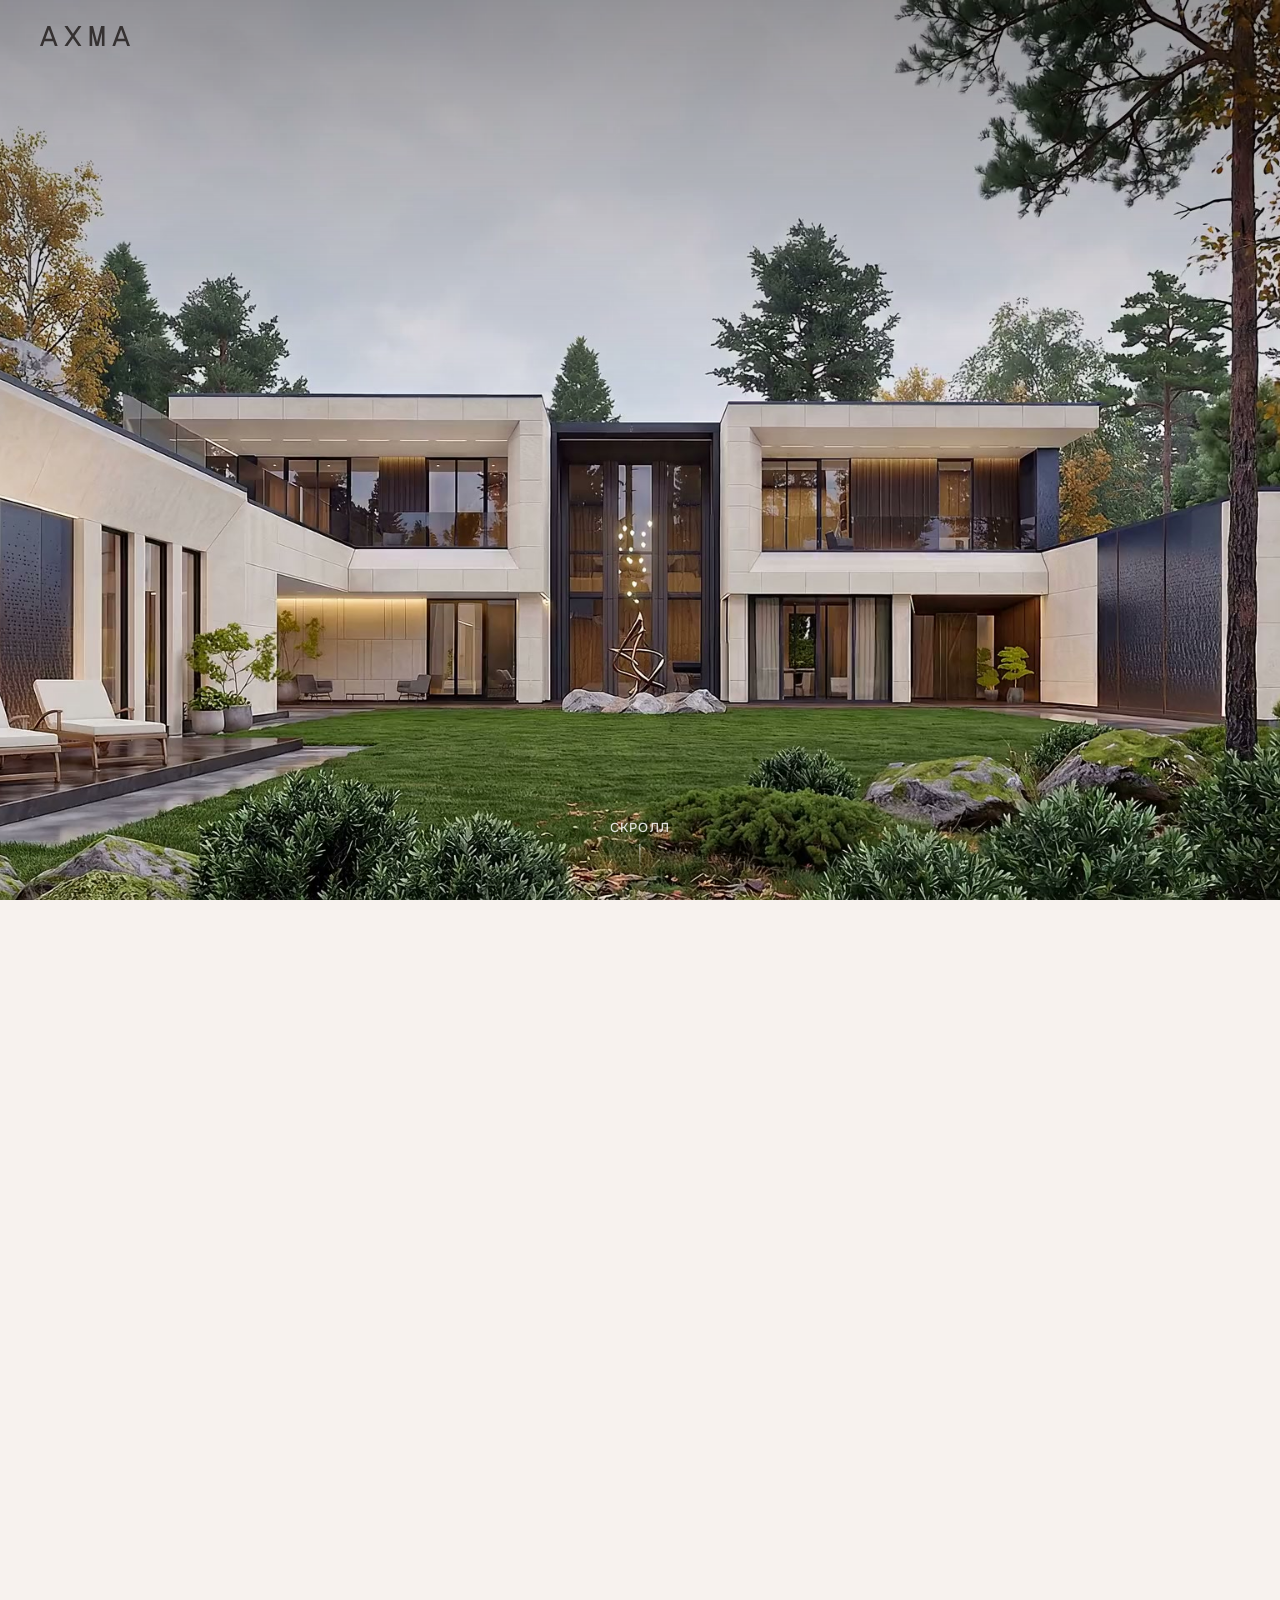
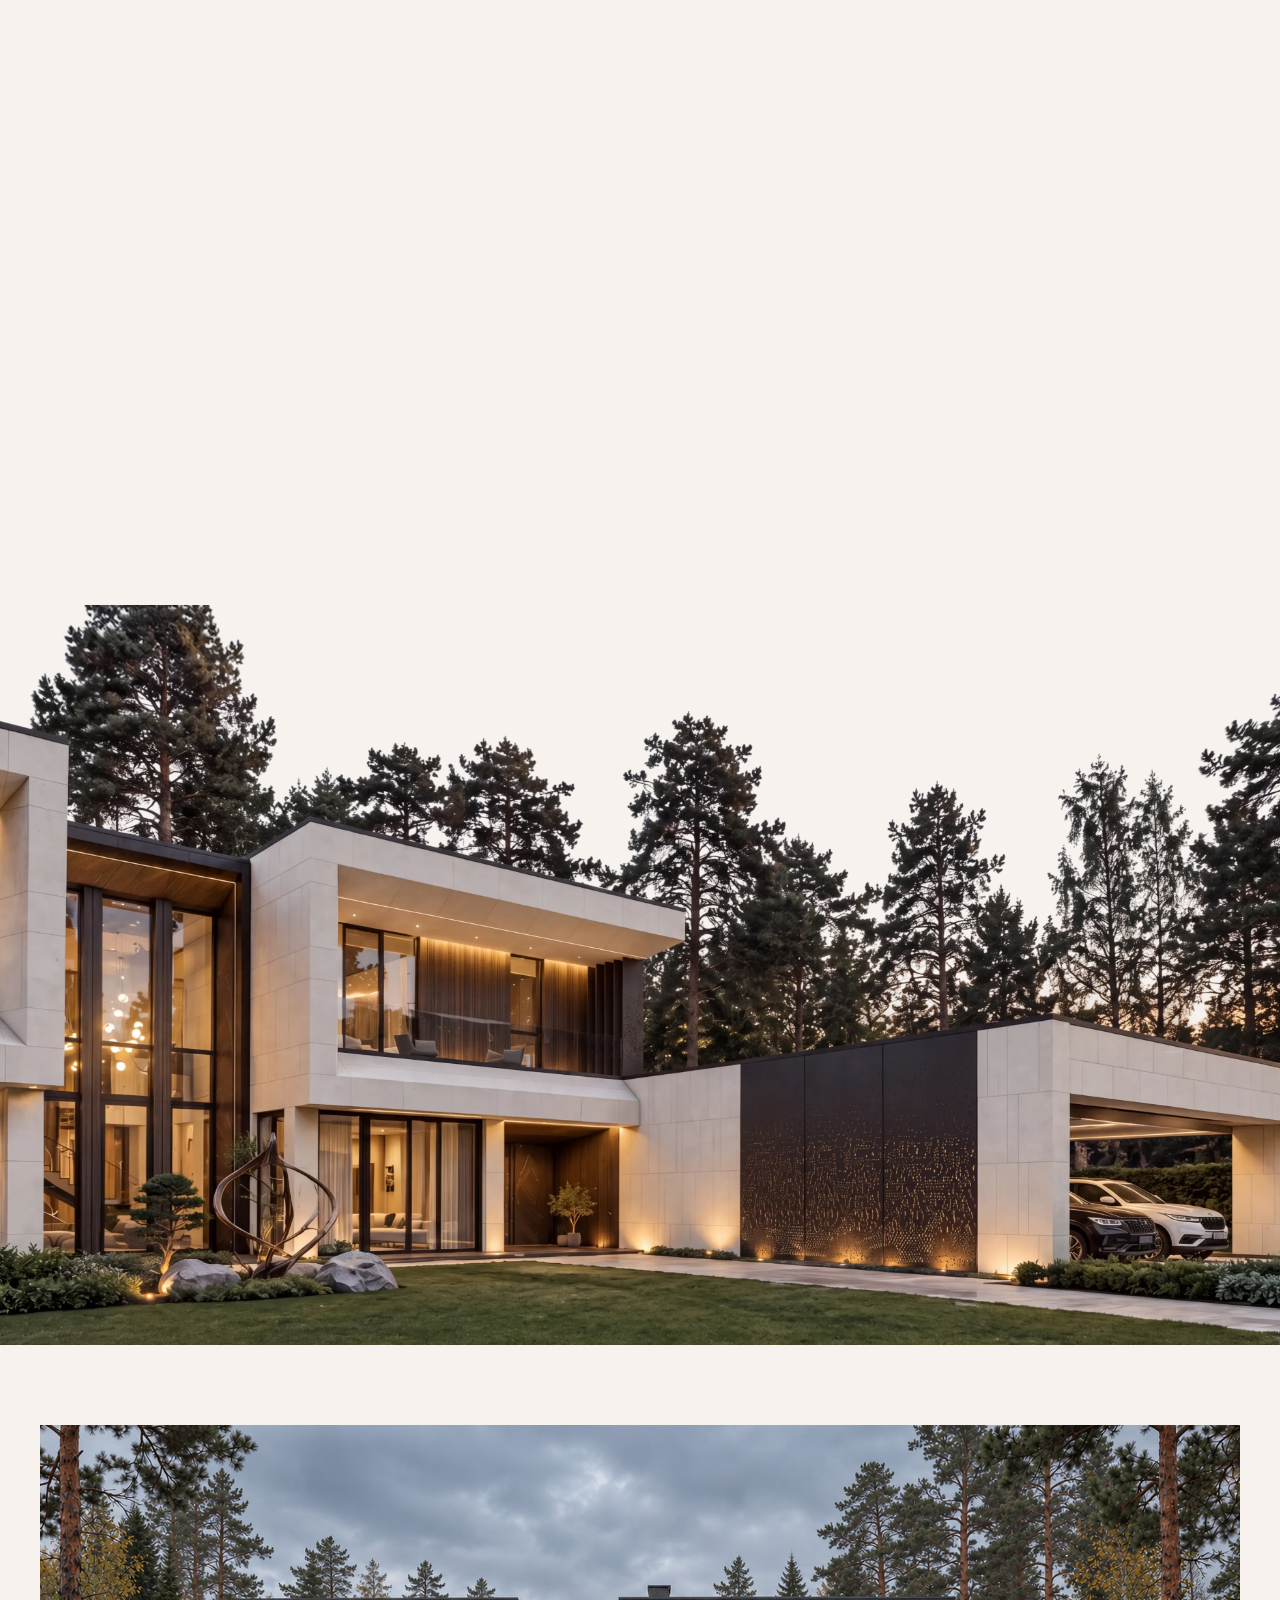
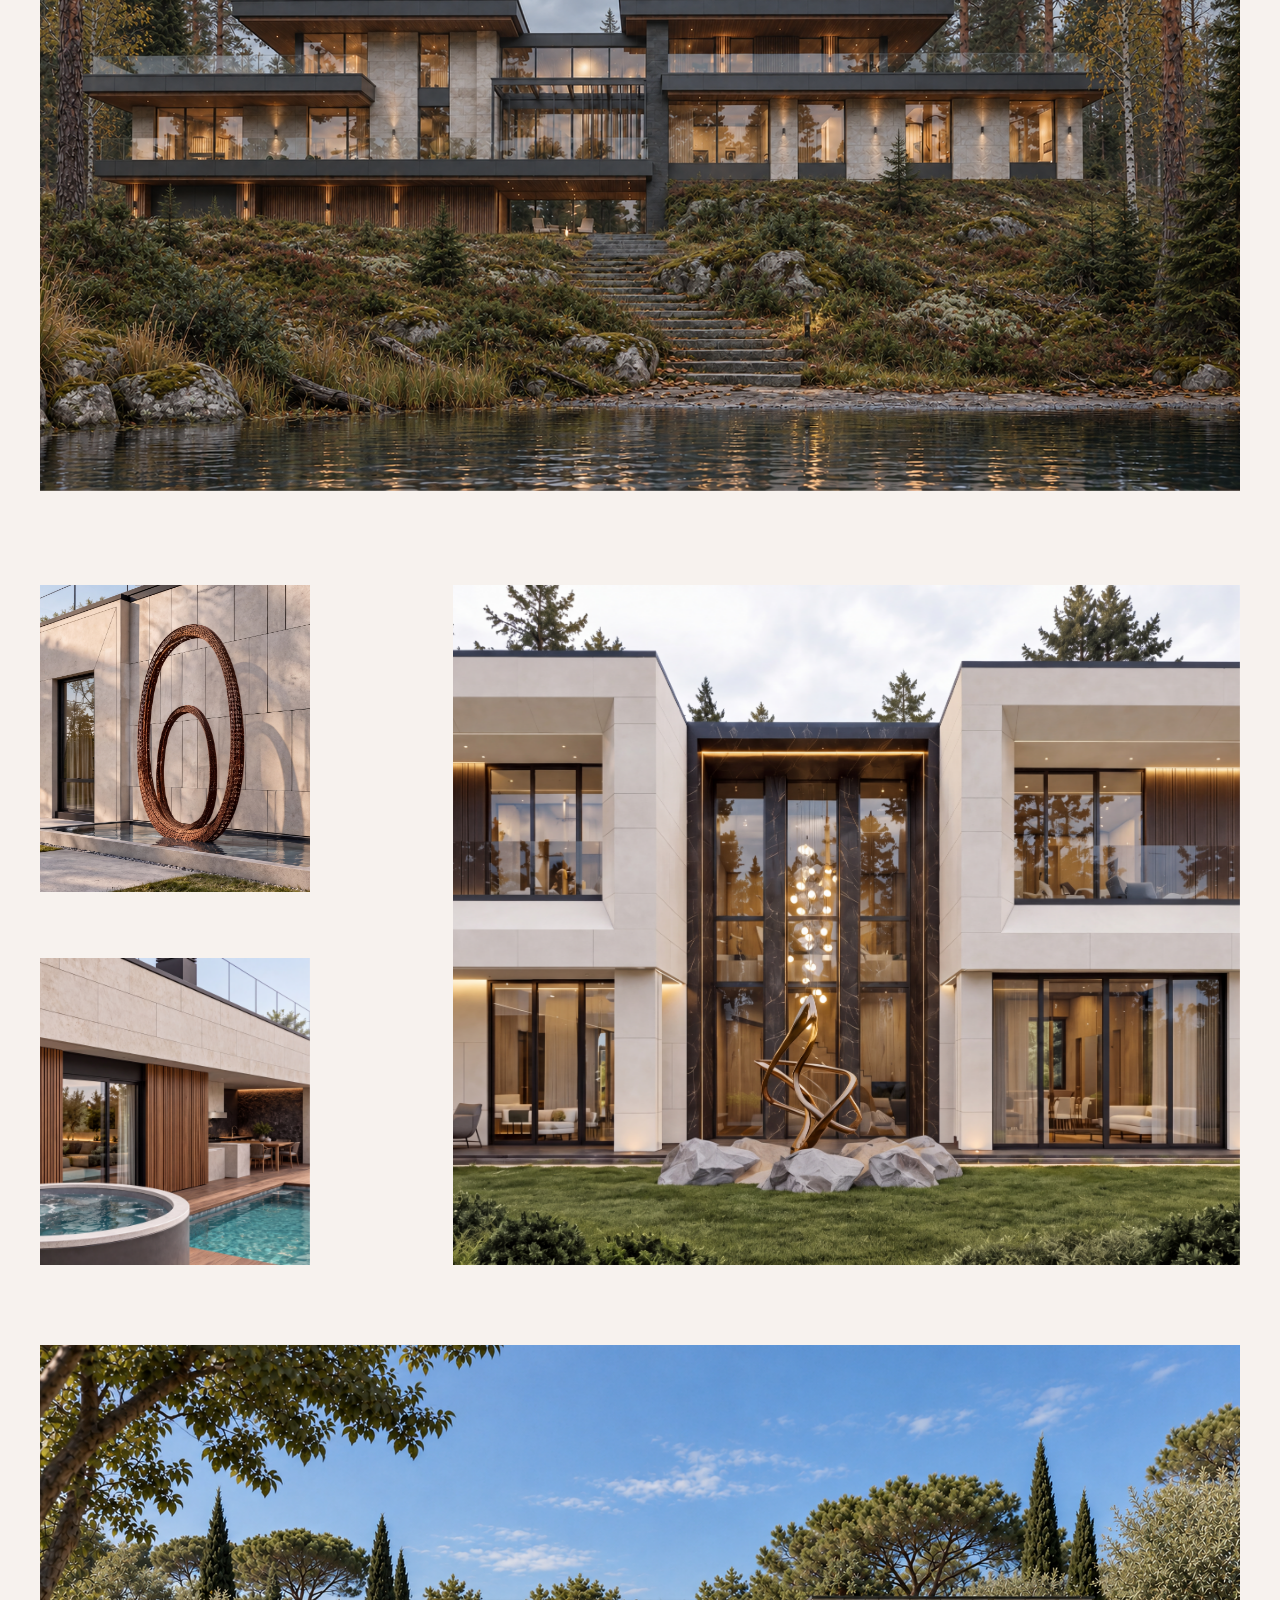
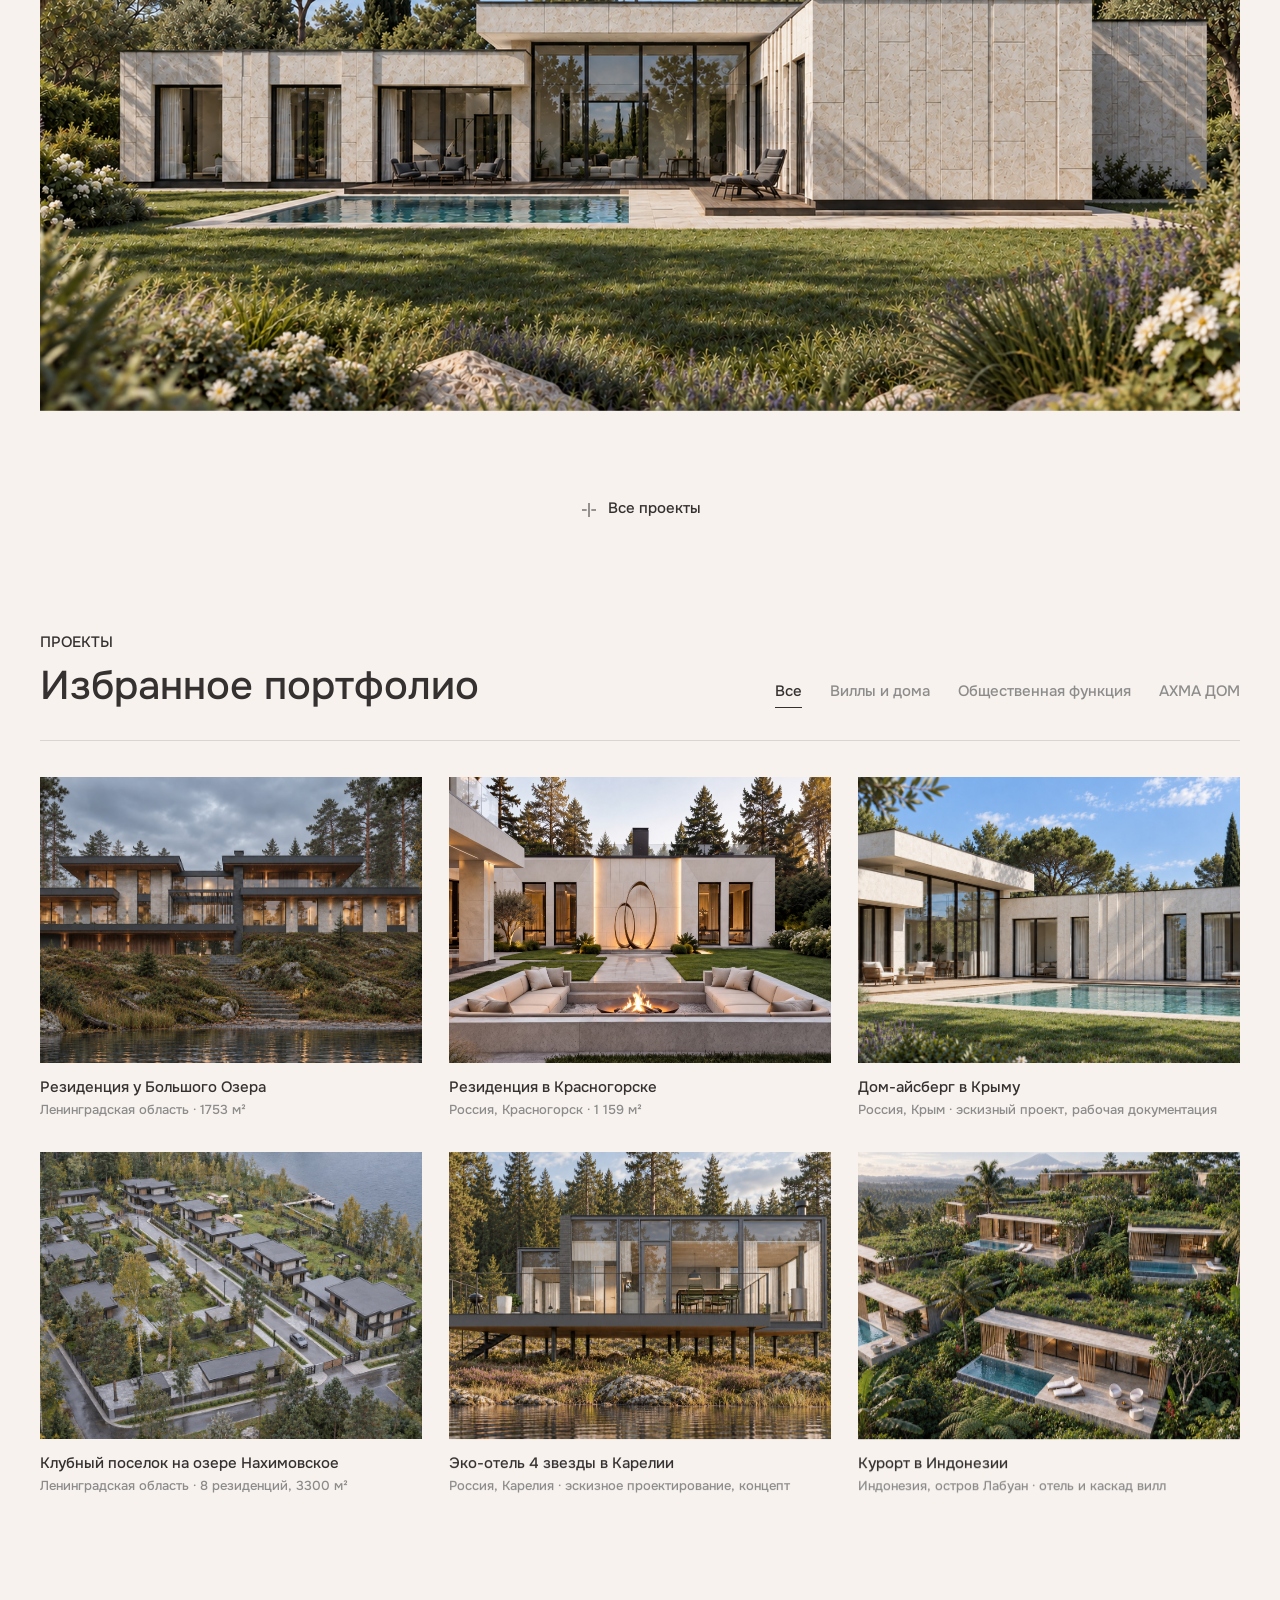
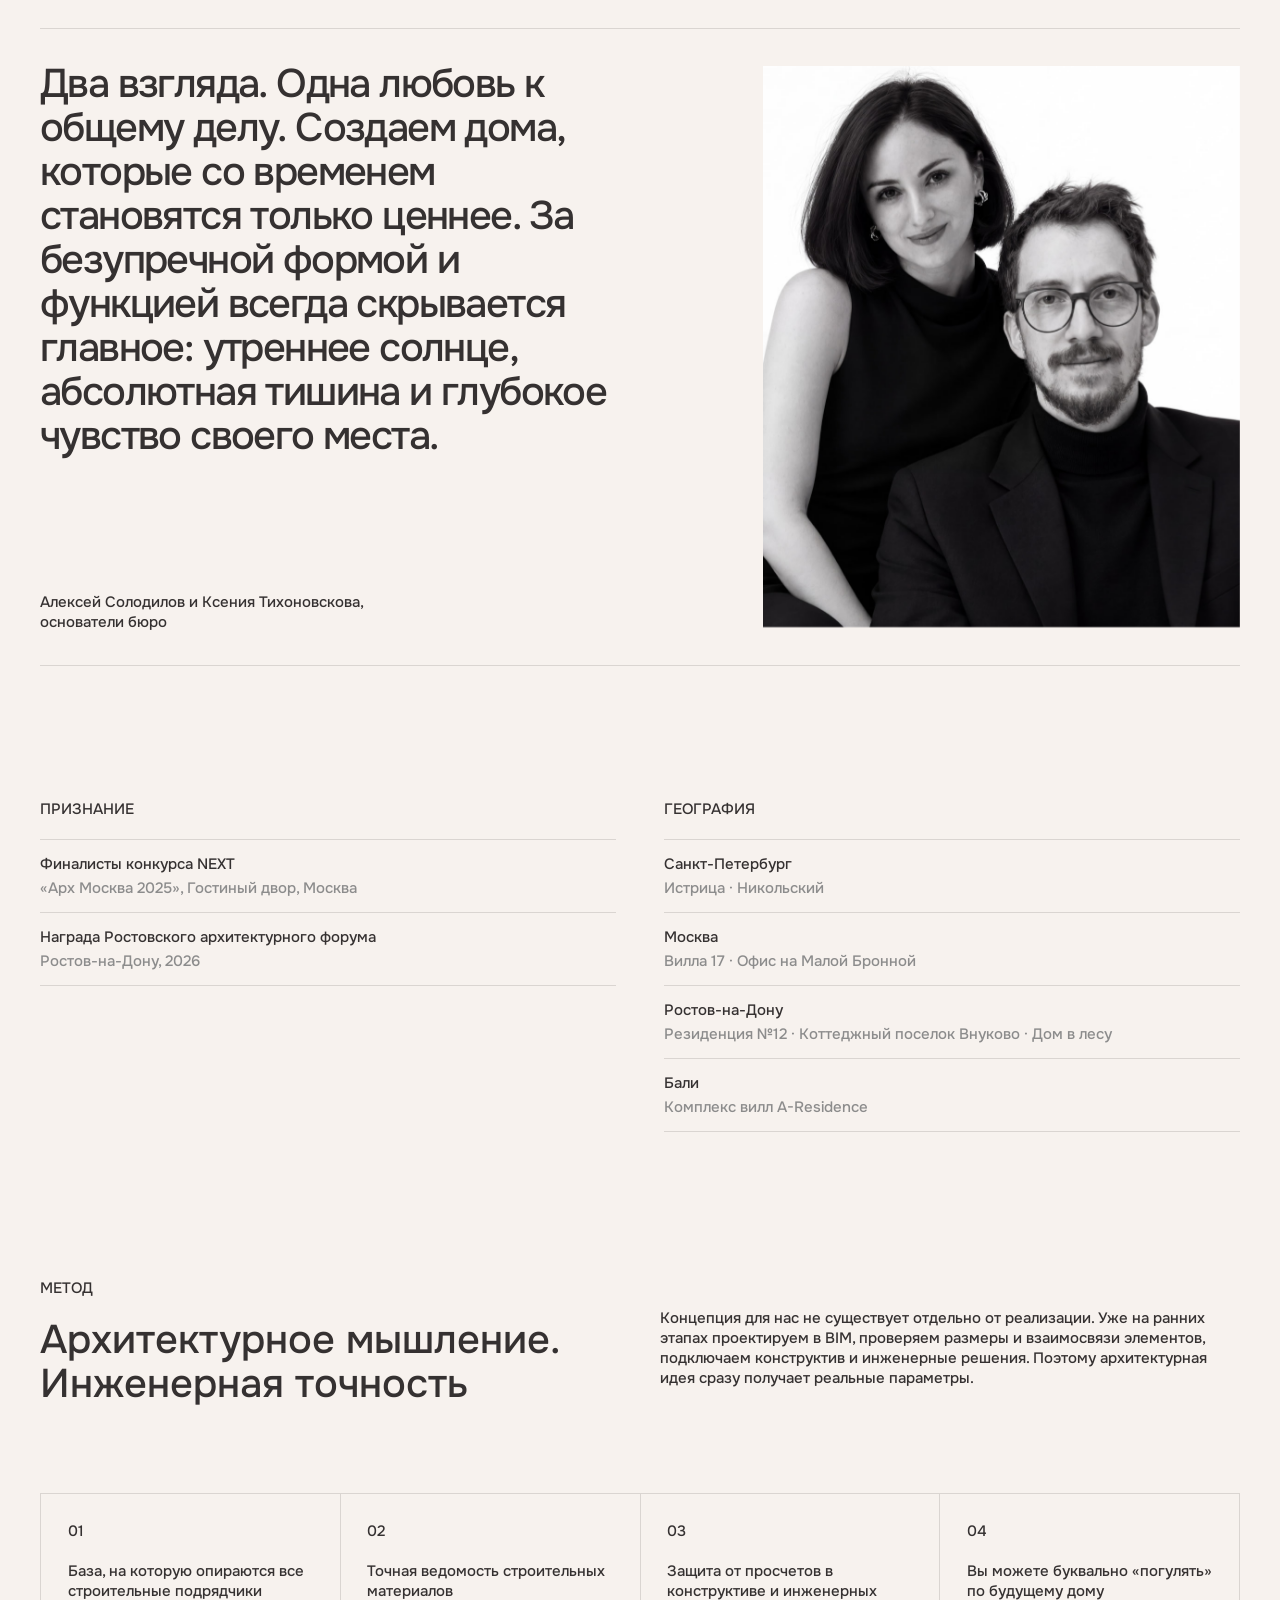
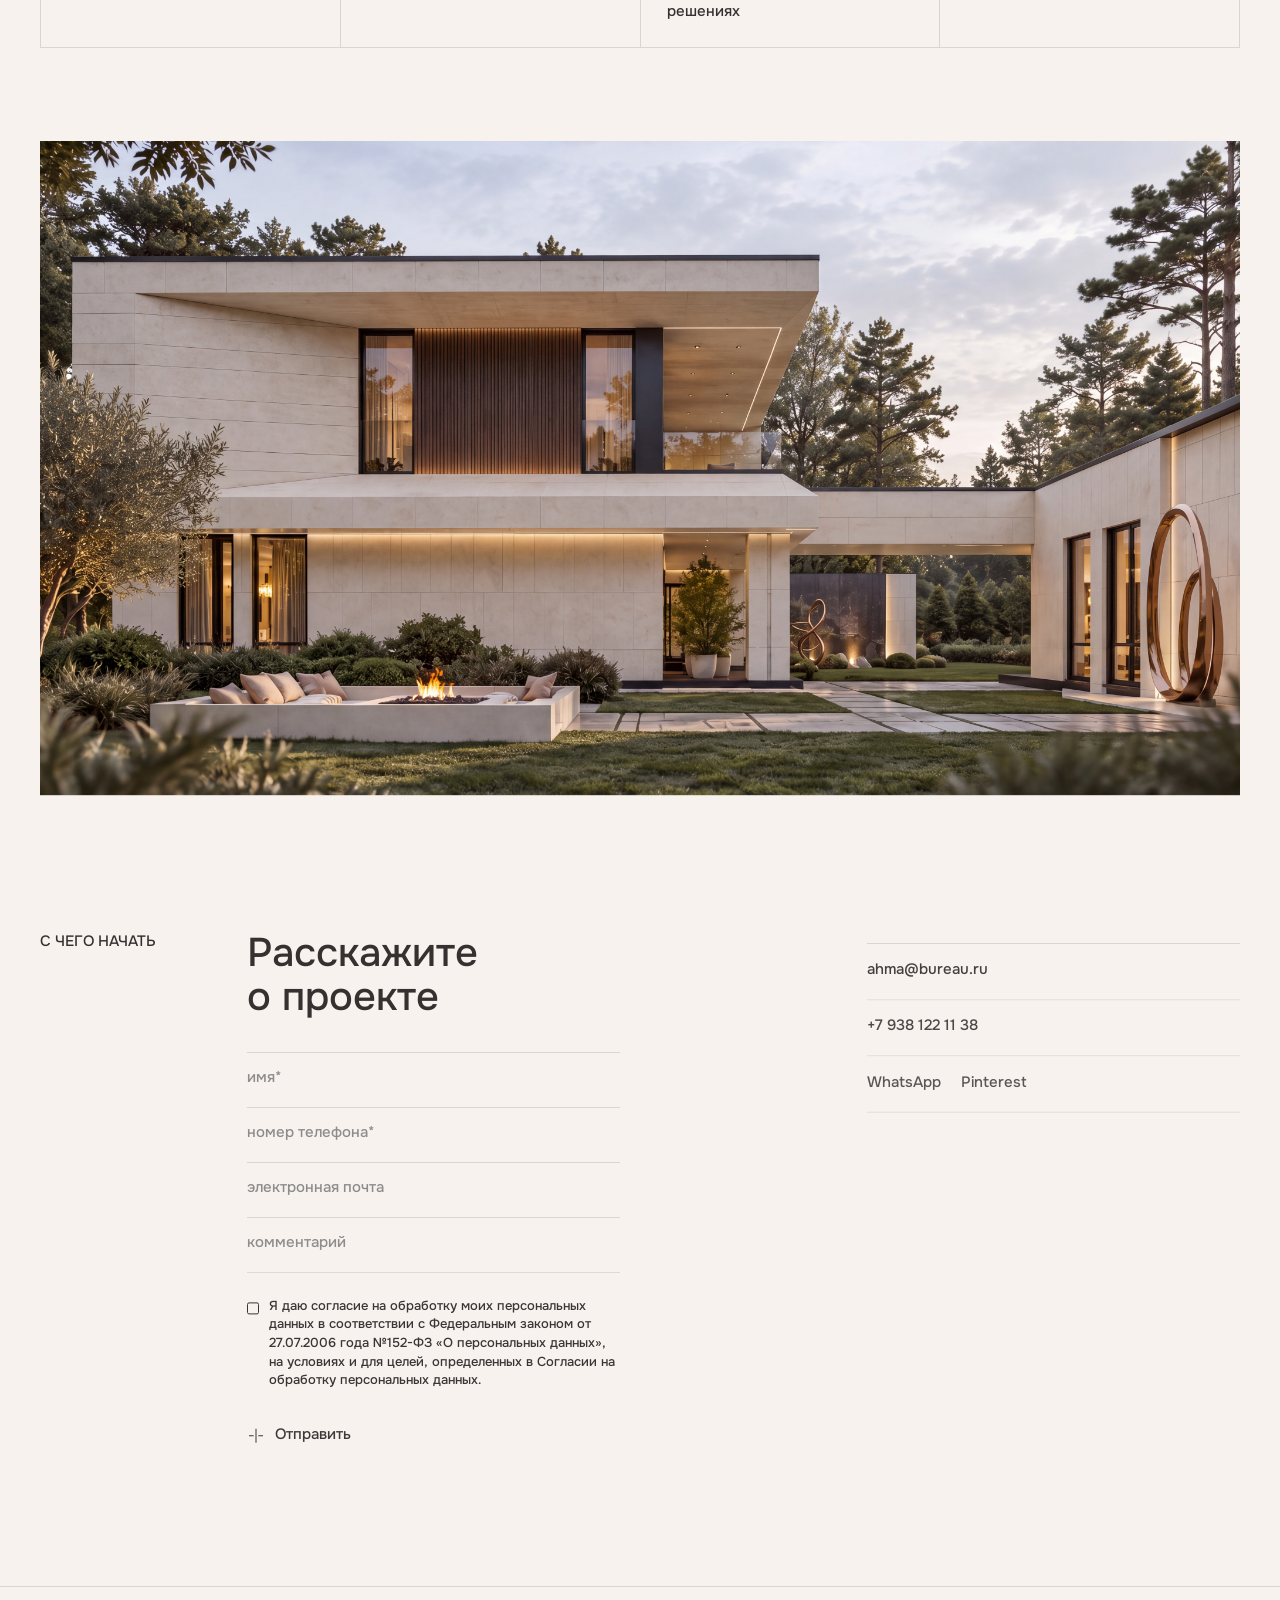
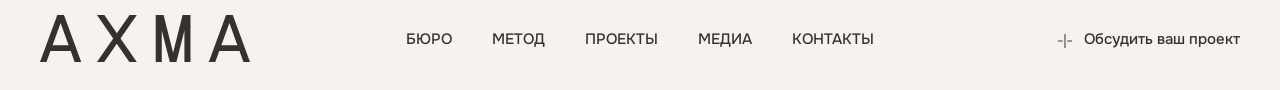
==== commit 7a93d4d9: "Use first frame of hero-intro.mp4 as video poster" ====
--- a/index.html
+++ b/index.html
@@ -92,7 +92,7 @@
               loop
               playsinline
               preload="auto"
-              poster="assets/hero-house.png"
+              poster="assets/hero-intro-poster.jpg"
               aria-label="Видео-интро архитектурного бюро АХМА"
             >
               <source src="assets/hero-intro.mp4" type="video/mp4" />
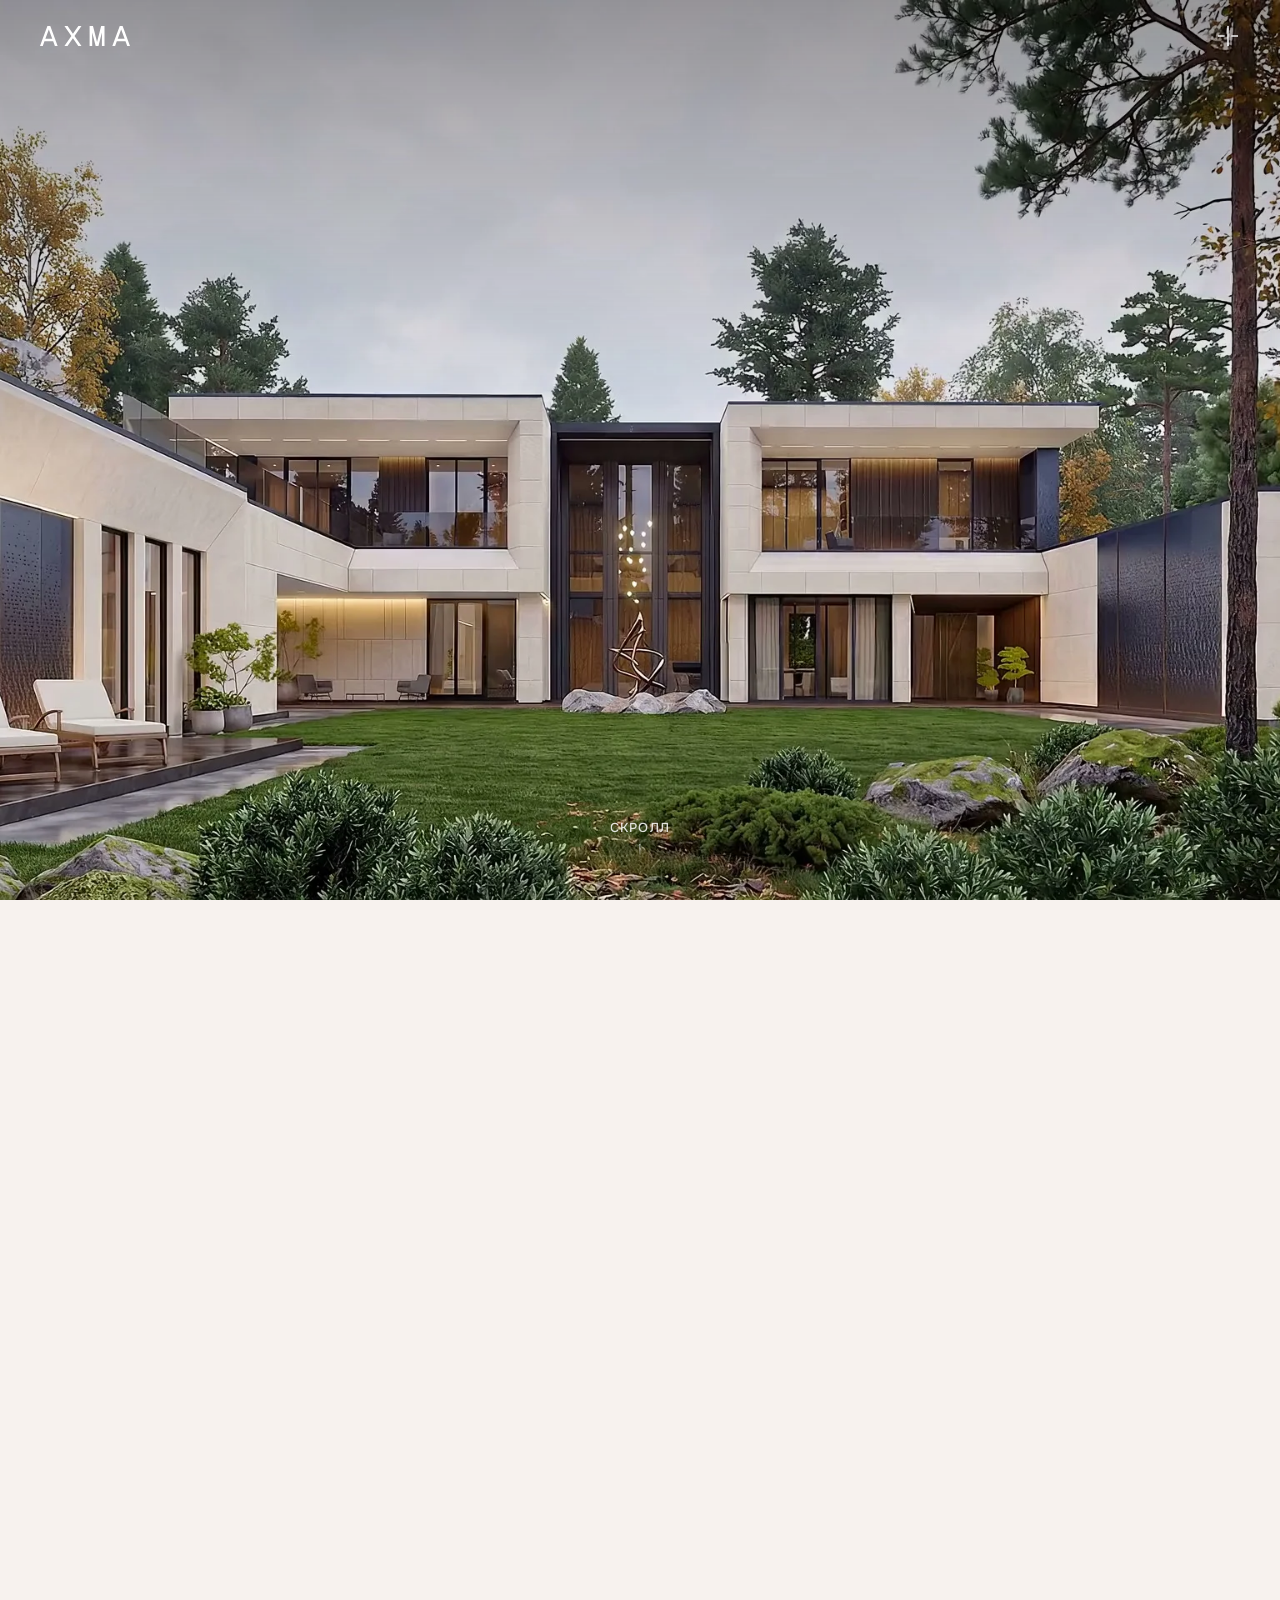
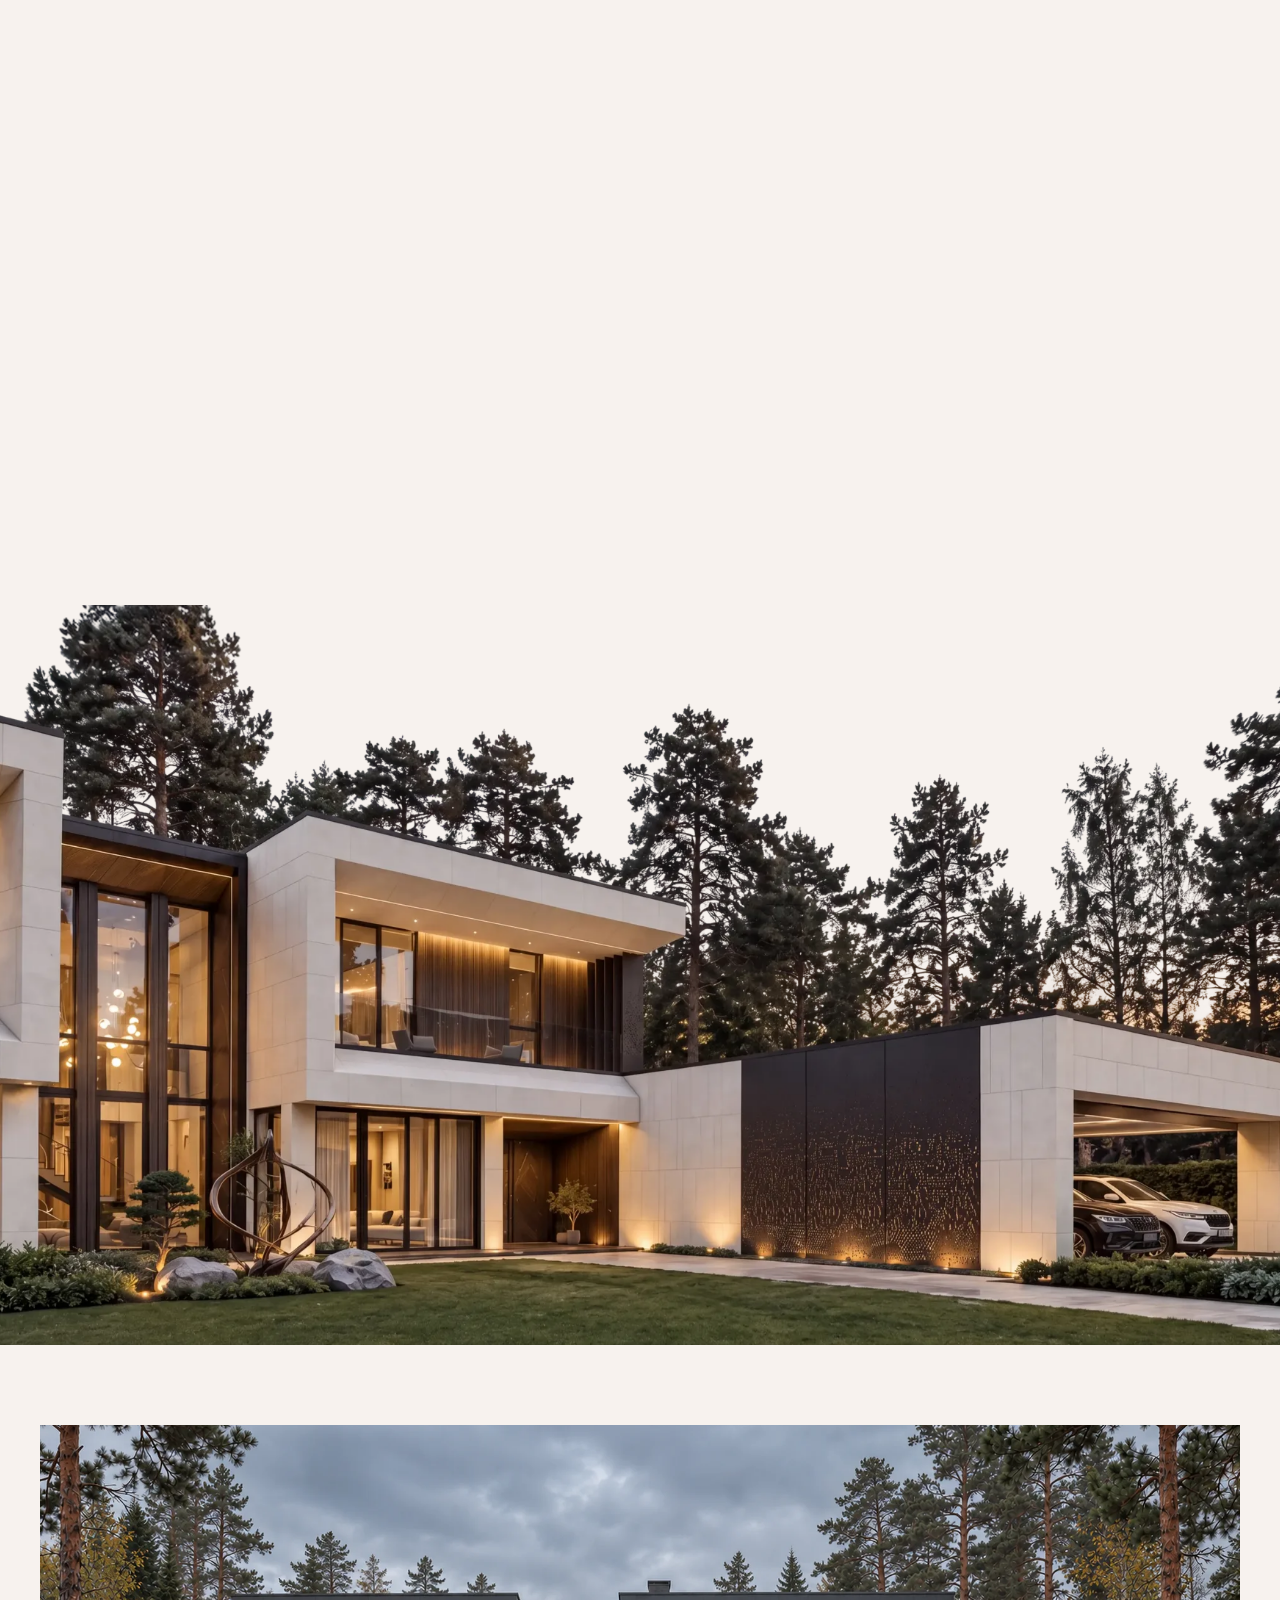
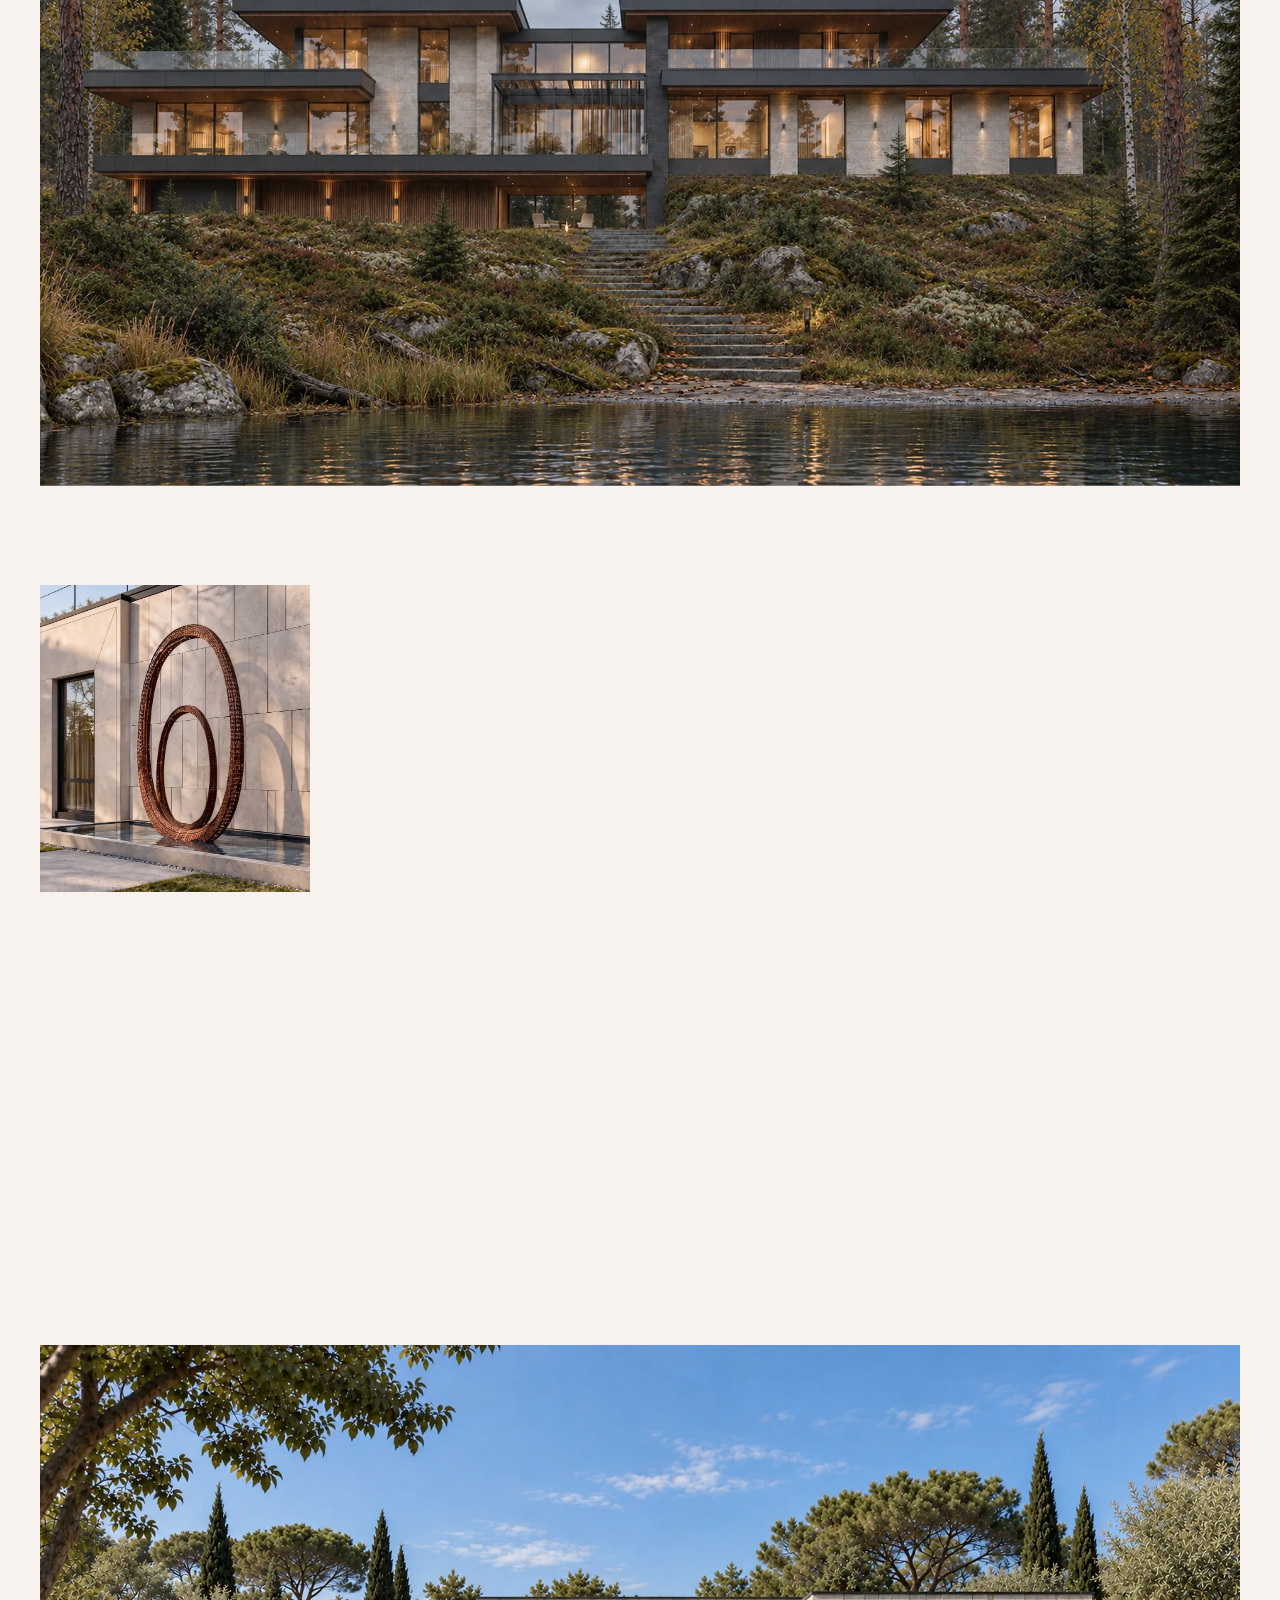
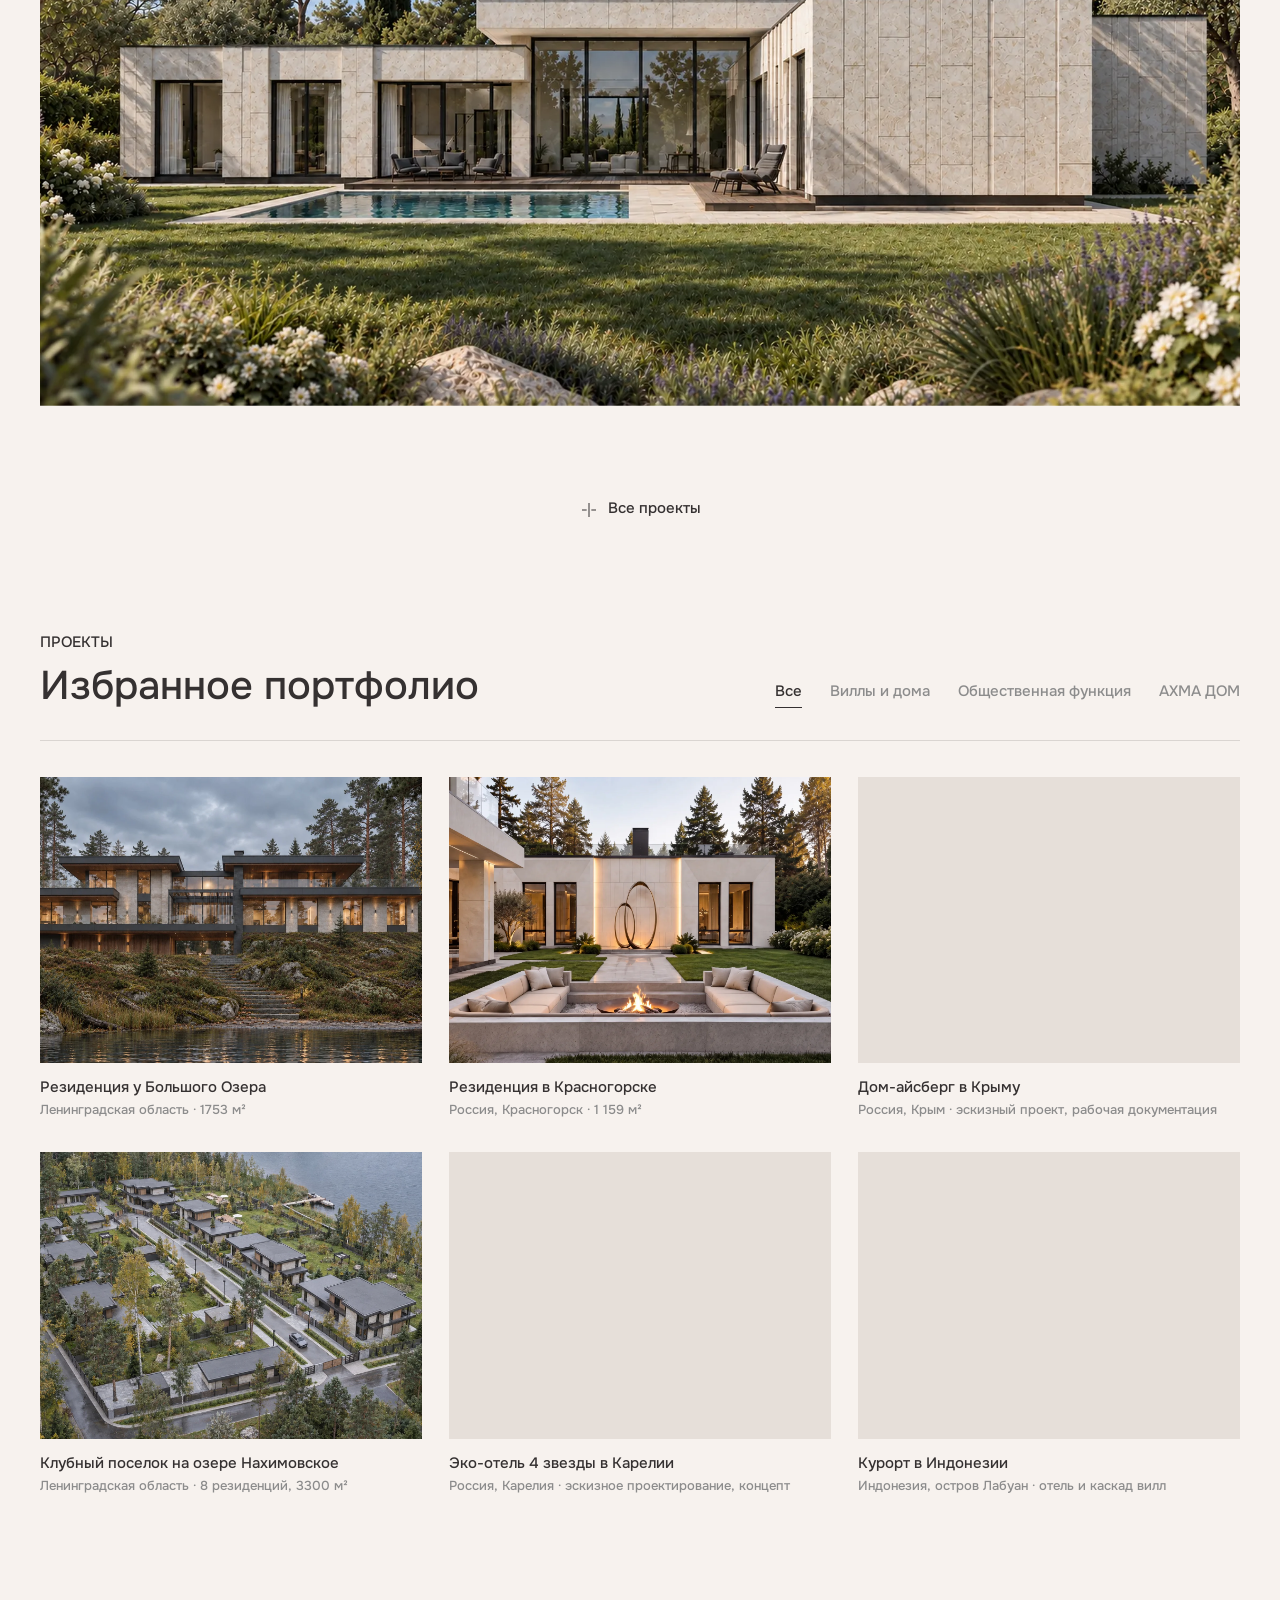
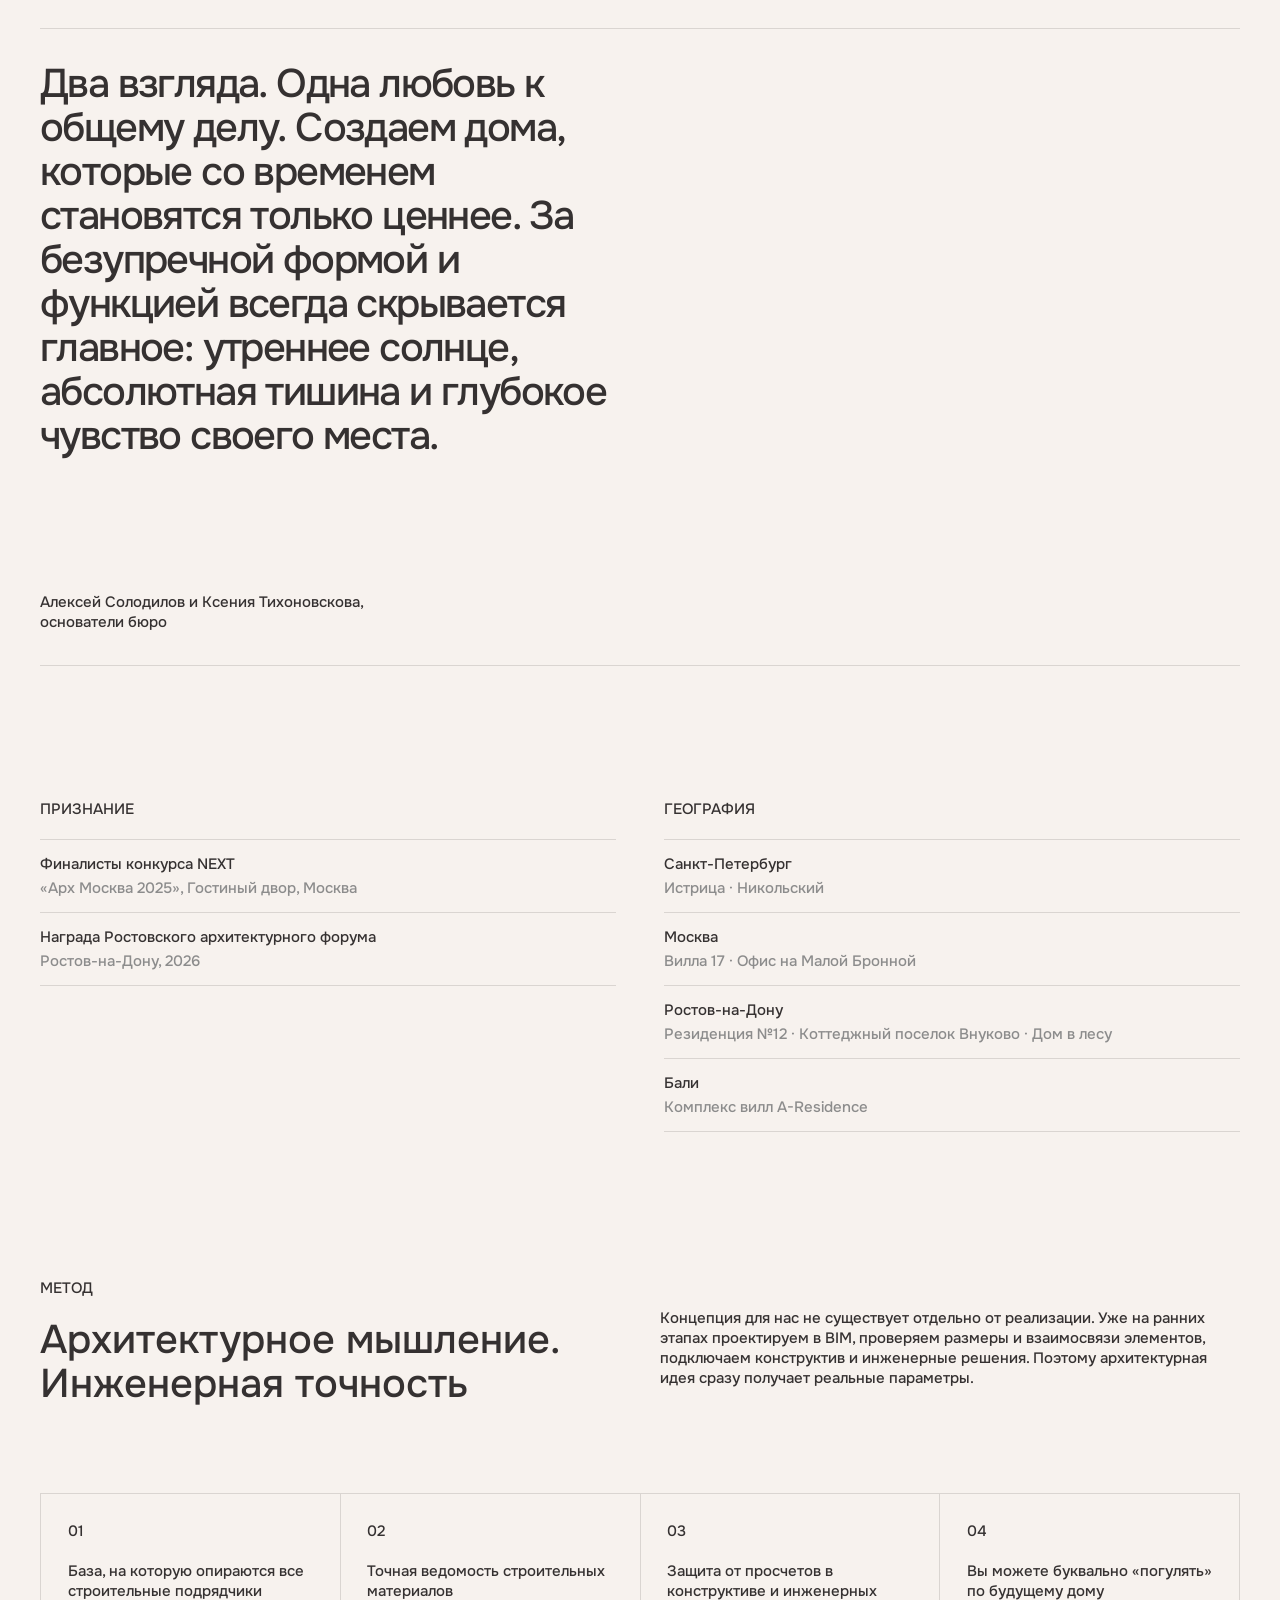
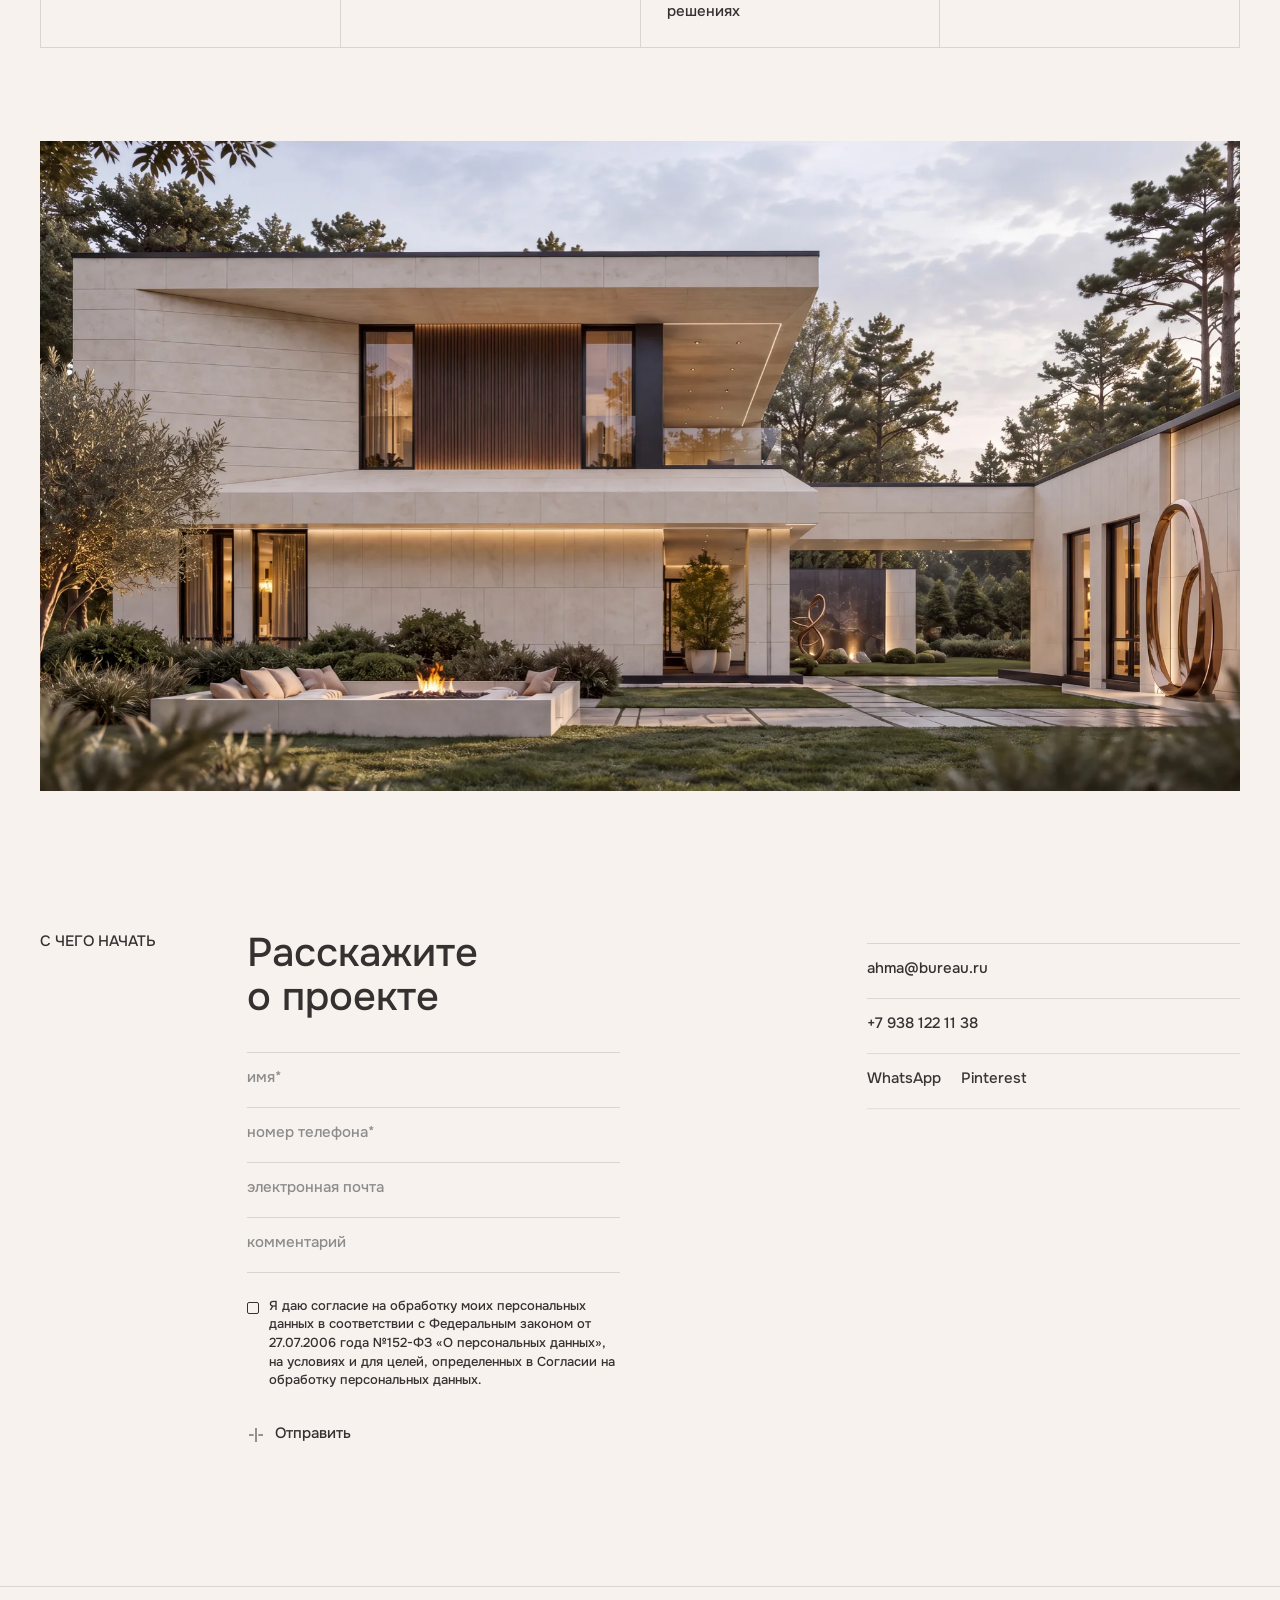
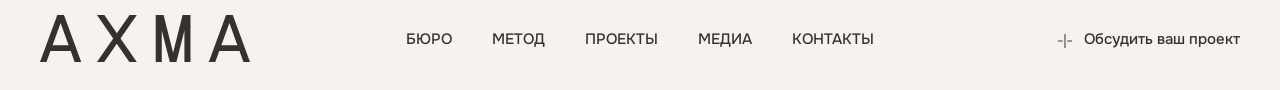
==== commit ea1dc3a3: "Optimize all 105 images to WebP (-91%), switch GSAP intro to zero-reflow GPU transforms, add async d" ====
--- a/index.html
+++ b/index.html
@@ -15,7 +15,7 @@
   <header class="site-header" id="site-header">
     <div class="site-header__inner">
       <a href="#top" class="site-header__logo" aria-label="АХМА — на главную">
-        <img src="assets/logo-header.svg" alt="АХМА" width="90" height="20" />
+        <img decoding="async" src="assets/logo-header.svg" alt="АХМА" width="90" height="20" />
       </a>
       <button
         type="button"
@@ -25,7 +25,7 @@
         aria-expanded="false"
         aria-controls="nav-drawer"
       >
-        <img src="assets/menu-icon.svg" alt="" width="24" height="24" />
+        <img decoding="async" src="assets/menu-icon.svg" alt="" width="24" height="24" />
       </button>
     </div>
   </header>
@@ -36,10 +36,10 @@
     <nav class="nav-drawer__panel" aria-label="Основная навигация">
       <div class="nav-drawer__top">
         <a href="#top" class="nav-drawer__logo" data-close-drawer aria-label="АХМА — на главную">
-          <img src="assets/logo-footer.svg" alt="АХМА" width="144" height="32" />
+          <img decoding="async" src="assets/logo-footer.svg" alt="АХМА" width="144" height="32" />
         </a>
         <button type="button" class="nav-drawer__close" data-close-drawer aria-label="Закрыть меню">
-          <img src="assets/arrow-icon.svg" alt="" width="18" height="18" />
+          <img decoding="async" src="assets/arrow-icon.svg" alt="" width="18" height="18" />
         </button>
       </div>
 
@@ -92,7 +92,7 @@
               loop
               playsinline
               preload="auto"
-              poster="assets/hero-intro-poster.jpg"
+              poster="assets/hero-intro-poster.webp"
               aria-label="Видео-интро архитектурного бюро АХМА"
             >
               <source src="assets/hero-intro.mp4" type="video/mp4" />
@@ -109,8 +109,8 @@
 
       <!-- Twilight House -->
       <div class="intro__house">
-        <img
-          src="assets/intro-house.png"
+        <img decoding="async"
+          src="assets/intro-house.webp"
           alt="Резиденция АХМА на закате с теплой архитектурной подсветкой"
           class="intro__house-img"
         />
@@ -123,12 +123,12 @@
         <button
           type="button"
           class="project-trigger"
-          data-lightbox-src="assets/project-karelian.png"
+          data-lightbox-src="assets/project-karelian.webp"
           data-lightbox-caption="Резиденция у Большого Озера · Ленинградская область, 1753 м²"
           aria-label="Открыть фото: Резиденция у Большого Озера"
         >
-          <img
-            src="assets/project-karelian.png"
+          <img decoding="async"
+            src="assets/project-karelian.webp"
             alt="Двухэтажный дом на скалистом берегу озера среди сосен"
             loading="lazy"
           />
@@ -145,12 +145,12 @@
             <button
               type="button"
               class="project-trigger"
-              data-lightbox-src="assets/project-detail-top.png"
+              data-lightbox-src="assets/project-detail-top.webp"
               data-lightbox-caption="Дом-айсберг в Крыму · Скульптурный акцент входной группы"
               aria-label="Открыть фото: Дом-айсберг в Крыму, деталь фасада"
             >
-              <img
-                src="assets/project-detail-top.png"
+              <img decoding="async"
+                src="assets/project-detail-top.webp"
                 alt="Скульптурный акцент из металла у каменного фасада"
                 class="project-detail__sculpt-img"
                 loading="lazy"
@@ -166,12 +166,12 @@
             <button
               type="button"
               class="project-trigger"
-              data-lightbox-src="assets/drive-home-detail.jpg"
+              data-lightbox-src="assets/drive-home-detail.webp"
               data-lightbox-caption="Клубный поселок на озере Нахимовское · Терраса и зона отдыха"
               aria-label="Открыть фото: Клубный поселок на озере Нахимовское"
             >
-              <img
-                src="assets/drive-home-detail.jpg"
+              <img decoding="async"
+                src="assets/drive-home-detail.webp"
                 alt="Фрагмент деревянной отделки фасада и террасы у бассейна"
                 loading="lazy"
               />
@@ -187,12 +187,12 @@
           <button
             type="button"
             class="project-trigger"
-            data-lightbox-src="assets/drive-home-facade.jpg"
+            data-lightbox-src="assets/drive-home-facade.webp"
             data-lightbox-caption="Дом-айсберг в Крыму · Центральный фасад с панорамным остеклением"
             aria-label="Открыть фото: Дом-айсберг в Крыму"
           >
-            <img
-              src="assets/drive-home-facade.jpg"
+            <img decoding="async"
+              src="assets/drive-home-facade.webp"
               alt="Симметричный фасад современного дома с двухсветным витражом"
               loading="lazy"
             />
@@ -208,12 +208,12 @@
         <button
           type="button"
           class="project-trigger"
-          data-lightbox-src="assets/project-pool.png"
+          data-lightbox-src="assets/project-pool.webp"
           data-lightbox-caption="Курорт в Индонезии · Остров Лабуан, вилла с бассейном"
           aria-label="Открыть фото: Курорт в Индонезии"
         >
-          <img
-            src="assets/project-pool.png"
+          <img decoding="async"
+            src="assets/project-pool.webp"
             alt="Одноэтажный дом из светлого камня с бассейном и садом"
             loading="lazy"
           />
@@ -227,7 +227,7 @@
       <div class="projects__cta-wrap">
         <a href="projects.html" class="action-link">
           <span class="action-link__icon" aria-hidden="true">
-            <img src="assets/arrow-icon.svg" alt="" width="18" height="18" />
+            <img decoding="async" src="assets/arrow-icon.svg" alt="" width="18" height="18" />
           </span>
           <span>Все проекты</span>
         </a>
@@ -253,7 +253,7 @@
         <article class="archive-card" data-category="villas">
           <a href="project.html?id=bolshoe-ozero" class="archive-card__btn">
             <div class="archive-card__media">
-              <img src="assets/pages/cover-bolshoe-ozero.png" alt="Резиденция у Большого Озера" loading="lazy" />
+              <img decoding="async" src="assets/pages/cover-bolshoe-ozero.webp" alt="Резиденция у Большого Озера" loading="lazy" />
               <span class="project-plate">
                 <span class="project-plate__title">Резиденция у Большого Озера</span>
                 <span class="project-plate__meta">Россия, Ленинградская область · 1753 м²</span>
@@ -269,7 +269,7 @@
         <article class="archive-card" data-category="villas">
           <a href="project.html?id=krasnogorsk" class="archive-card__btn">
             <div class="archive-card__media">
-              <img src="assets/pages/cover-krasnogorsk.png" alt="Резиденция в Красногорске" loading="lazy" />
+              <img decoding="async" src="assets/pages/cover-krasnogorsk.webp" alt="Резиденция в Красногорске" loading="lazy" />
               <span class="project-plate">
                 <span class="project-plate__title">Резиденция в Красногорске</span>
                 <span class="project-plate__meta">Россия, Красногорск · 1 159 м²</span>
@@ -285,7 +285,7 @@
         <article class="archive-card" data-category="villas">
           <a href="project.html?id=crimea" class="archive-card__btn">
             <div class="archive-card__media">
-              <img src="assets/pages/cover-crimea.png" alt="Дом-айсберг в Крыму" loading="lazy" />
+              <img decoding="async" src="assets/pages/cover-crimea.webp" alt="Дом-айсберг в Крыму" loading="lazy" />
               <span class="project-plate">
                 <span class="project-plate__title">Дом-айсберг в Крыму</span>
                 <span class="project-plate__meta">Россия, Крым</span>
@@ -301,7 +301,7 @@
         <article class="archive-card" data-category="villas">
           <a href="project.html?id=nahimovskoe" class="archive-card__btn">
             <div class="archive-card__media">
-              <img src="assets/pages/cover-nahimovskoe.png" alt="Клубный поселок на озере Нахимовское" loading="lazy" />
+              <img decoding="async" src="assets/pages/cover-nahimovskoe.webp" alt="Клубный поселок на озере Нахимовское" loading="lazy" />
               <span class="project-plate">
                 <span class="project-plate__title">Клубный поселок на озере Нахимовское</span>
                 <span class="project-plate__meta">Карельский перешеек · 1.6 га</span>
@@ -317,7 +317,7 @@
         <article class="archive-card" data-category="public">
           <a href="project.html?id=karelia" class="archive-card__btn">
             <div class="archive-card__media">
-              <img src="assets/pages/cover-karelia.png" alt="Эко-отель 4 звезды в Карелии" loading="lazy" />
+              <img decoding="async" src="assets/pages/cover-karelia.webp" alt="Эко-отель 4 звезды в Карелии" loading="lazy" />
               <span class="project-plate">
                 <span class="project-plate__title">Эко-отель 4 звезды в Карелии</span>
                 <span class="project-plate__meta">Россия, Карелия</span>
@@ -333,7 +333,7 @@
         <article class="archive-card" data-category="public">
           <a href="project.html?id=indonesia" class="archive-card__btn">
             <div class="archive-card__media">
-              <img src="assets/pages/cover-indonesia.png" alt="Курорт в Индонезии" loading="lazy" />
+              <img decoding="async" src="assets/pages/cover-indonesia.webp" alt="Курорт в Индонезии" loading="lazy" />
               <span class="project-plate">
                 <span class="project-plate__title">Курорт в Индонезии</span>
                 <span class="project-plate__meta">Индонезия, остров Лабуан</span>
@@ -361,8 +361,8 @@
           </p>
         </div>
         <div class="founders__portrait">
-          <img
-            src="assets/founders-portrait.png"
+          <img decoding="async"
+            src="assets/founders-portrait.webp"
             alt="Алексей Солодилов и Ксения Тихоновскова, основатели бюро АХМА"
             loading="lazy"
           />
@@ -446,12 +446,12 @@
         <button
           type="button"
           class="project-trigger"
-          data-lightbox-src="assets/method-house.png"
+          data-lightbox-src="assets/method-house.webp"
           data-lightbox-caption="Архитектурная реализация с проработкой всех инженерных узлов"
           aria-label="Увеличить изображение проекта"
         >
-          <img
-            src="assets/method-house.png"
+          <img decoding="async"
+            src="assets/method-house.webp"
             alt="Современная резиденция с террасой, очагом и ландшафтным освещением"
             loading="lazy"
           />
@@ -505,7 +505,7 @@
           <div class="contact-form__actions">
             <button type="submit" class="action-link contact-form__submit">
               <span class="action-link__icon" aria-hidden="true">
-                <img src="assets/arrow-icon.svg" alt="" width="18" height="18" />
+                <img decoding="async" src="assets/arrow-icon.svg" alt="" width="18" height="18" />
               </span>
               <span>Отправить</span>
             </button>
@@ -535,7 +535,7 @@
   <footer class="site-footer">
     <div class="site-footer__inner">
       <a href="#top" class="site-footer__logo" aria-label="АХМА — наверх">
-        <img src="assets/logo-footer.svg" alt="АХМА" width="315" height="70" />
+        <img decoding="async" src="assets/logo-footer.svg" alt="АХМА" width="315" height="70" />
       </a>
 
       <nav class="site-footer__nav" aria-label="Навигация в подвале">
@@ -548,7 +548,7 @@
 
       <a href="#contact" class="action-link site-footer__cta">
         <span class="action-link__icon" aria-hidden="true">
-          <img src="assets/arrow-icon.svg" alt="" width="18" height="18" />
+          <img decoding="async" src="assets/arrow-icon.svg" alt="" width="18" height="18" />
         </span>
         <span>Обсудить ваш проект</span>
       </a>
@@ -562,7 +562,7 @@
       <header class="project-modal__header">
         <span class="section-eyebrow" id="project-modal-category">Проект</span>
         <button type="button" class="project-modal__close" data-close-project aria-label="Закрыть проект">
-          <img src="assets/arrow-icon.svg" alt="" width="18" height="18" />
+          <img decoding="async" src="assets/arrow-icon.svg" alt="" width="18" height="18" />
         </button>
       </header>
       <div class="project-modal__body" id="project-modal-body"></div>
@@ -587,7 +587,7 @@
         <span class="lightbox__arrow" aria-hidden="true">←</span>
       </button>
       <figure class="lightbox__figure">
-        <img src="" alt="" id="lightbox-img" />
+        <img decoding="async" src="" alt="" id="lightbox-img" />
       </figure>
       <button type="button" class="lightbox__zone lightbox__zone--next" id="lightbox-next" aria-label="Следующее фото">
         <span class="lightbox__arrow" aria-hidden="true">→</span>
--- a/styles.css
+++ b/styles.css
@@ -415,9 +415,8 @@
   color: var(--ink);
   word-break: break-word;
   opacity: 0;
-  filter: blur(10px);
-  transform: translateY(24px);
-  will-change: opacity, transform, filter;
+  transform: translate3d(0, 24px, 0);
+  will-change: opacity, transform;
 }
 
 .intro__headline-lead {
@@ -436,7 +435,8 @@
   overflow: hidden;
   background-color: #2b2725;
   transform-origin: top left;
-  will-change: transform, width, height;
+  will-change: transform;
+  contain: layout paint;
 }
 
 .hero-morph__image {
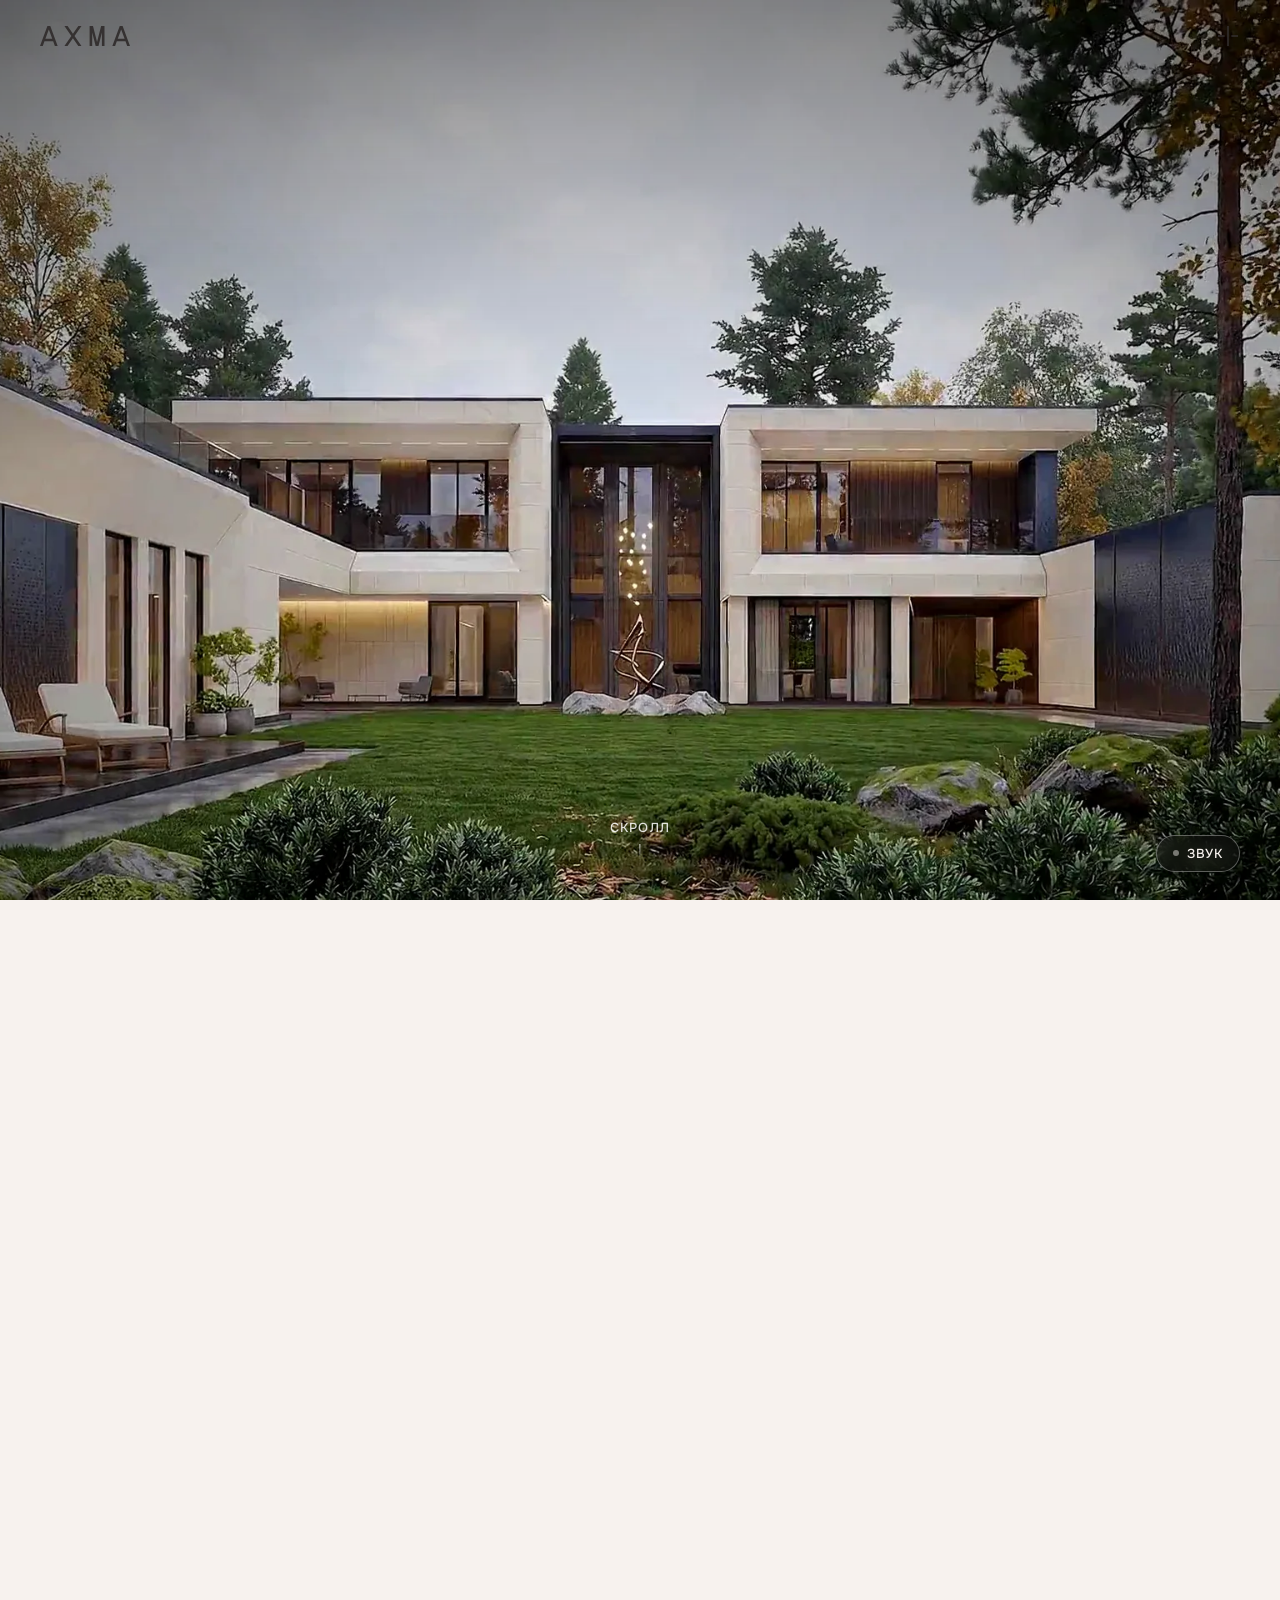
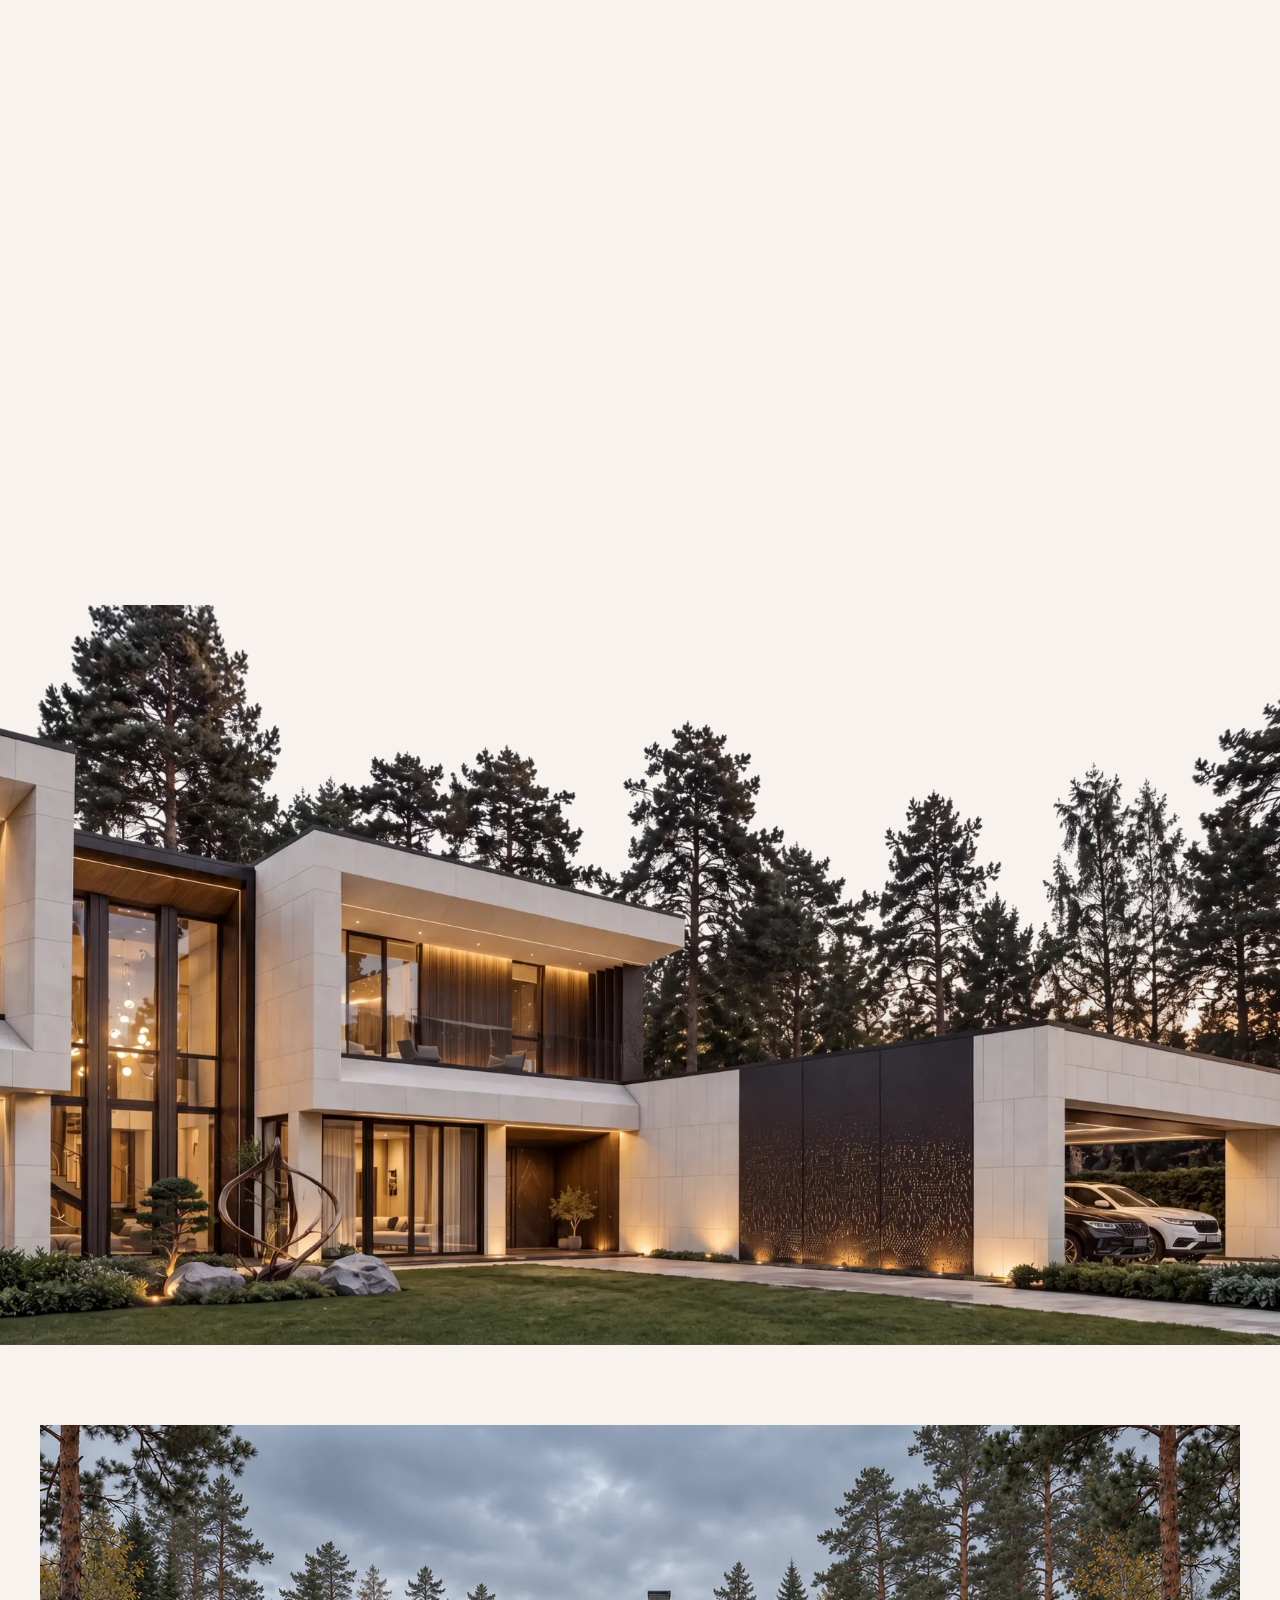
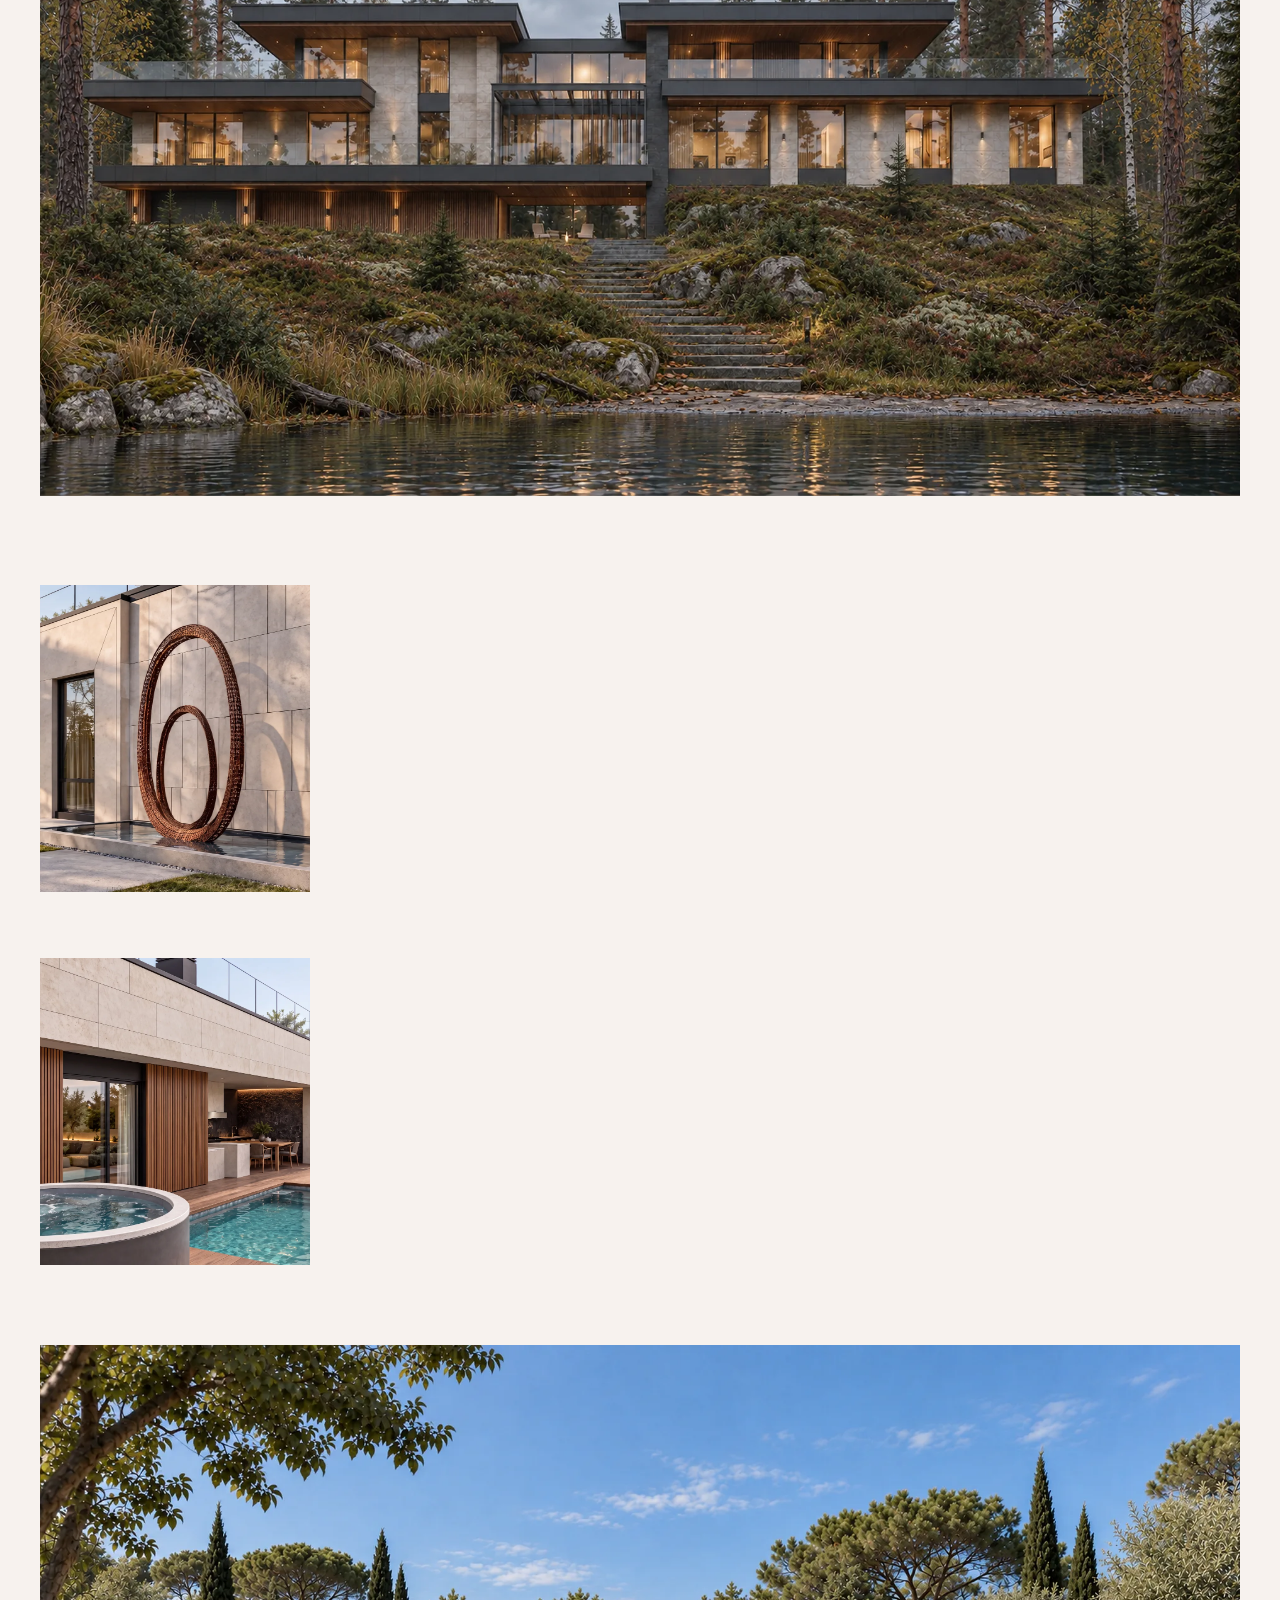
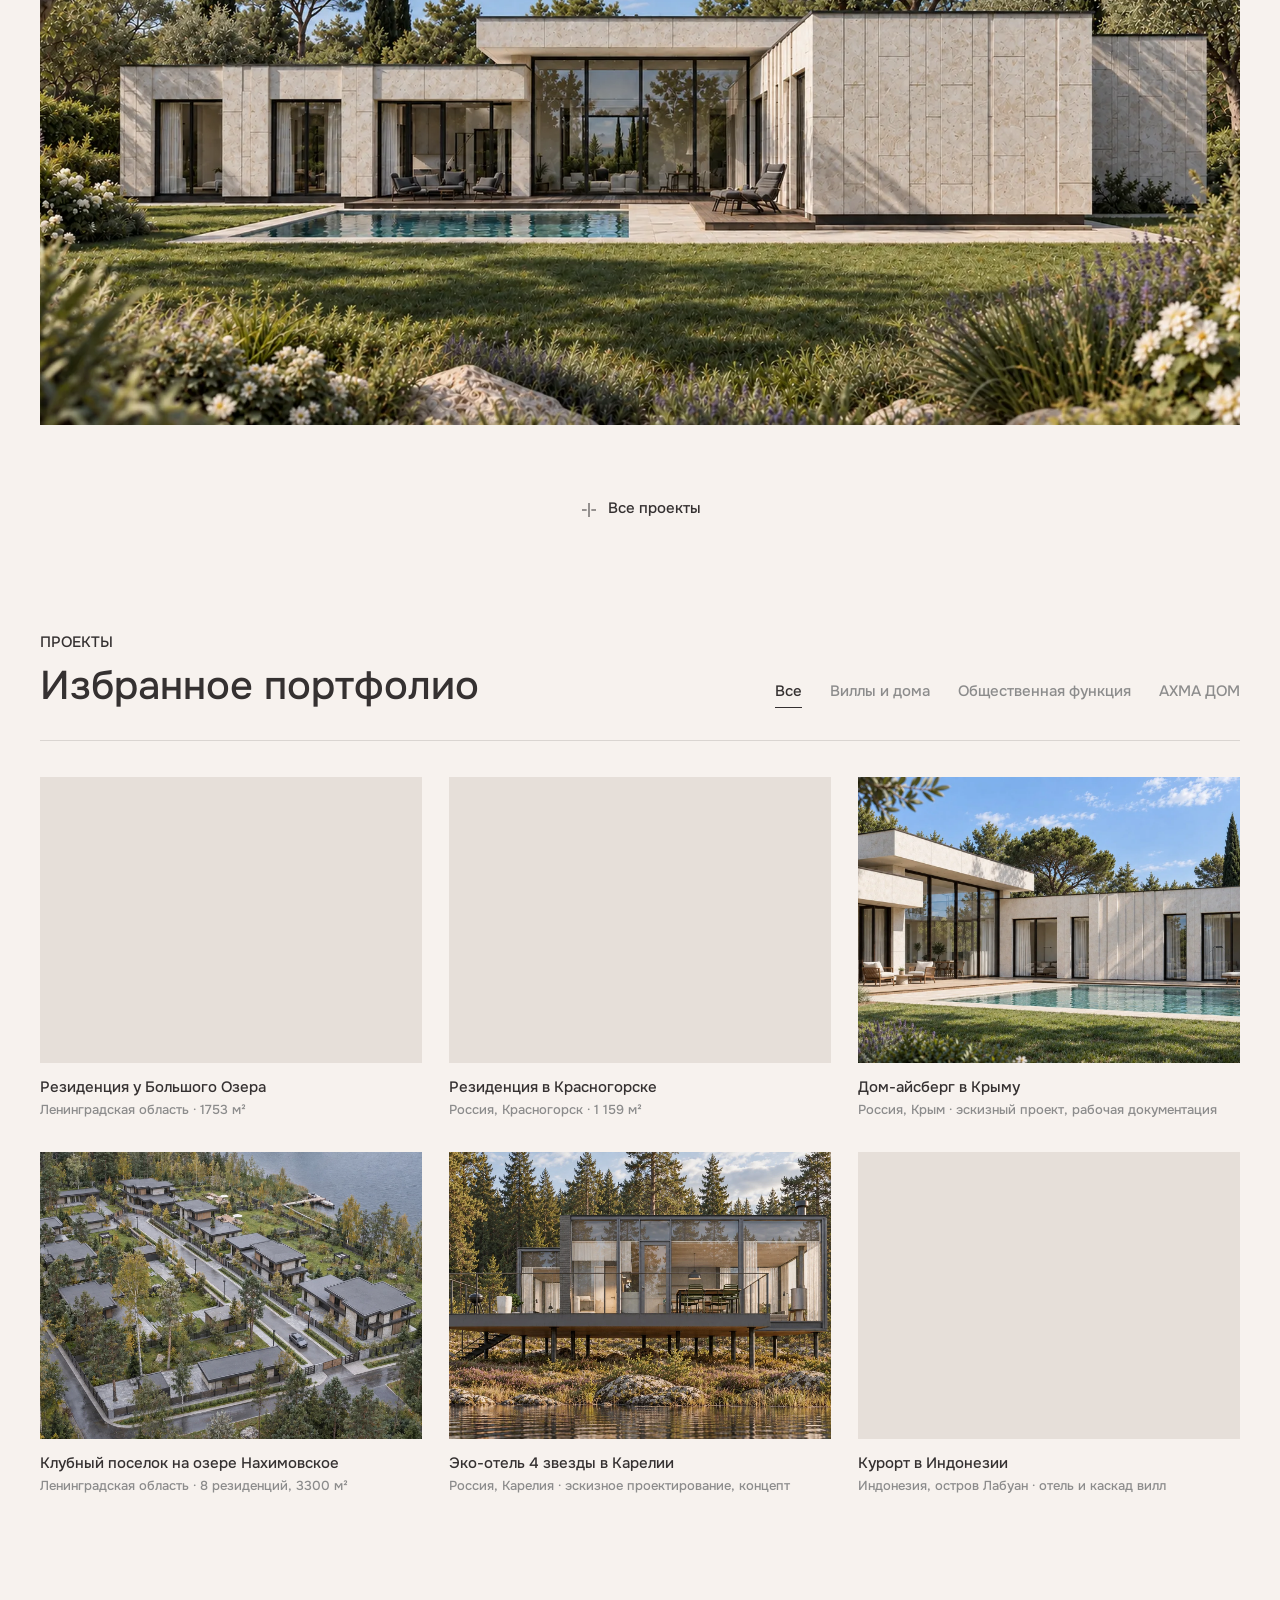
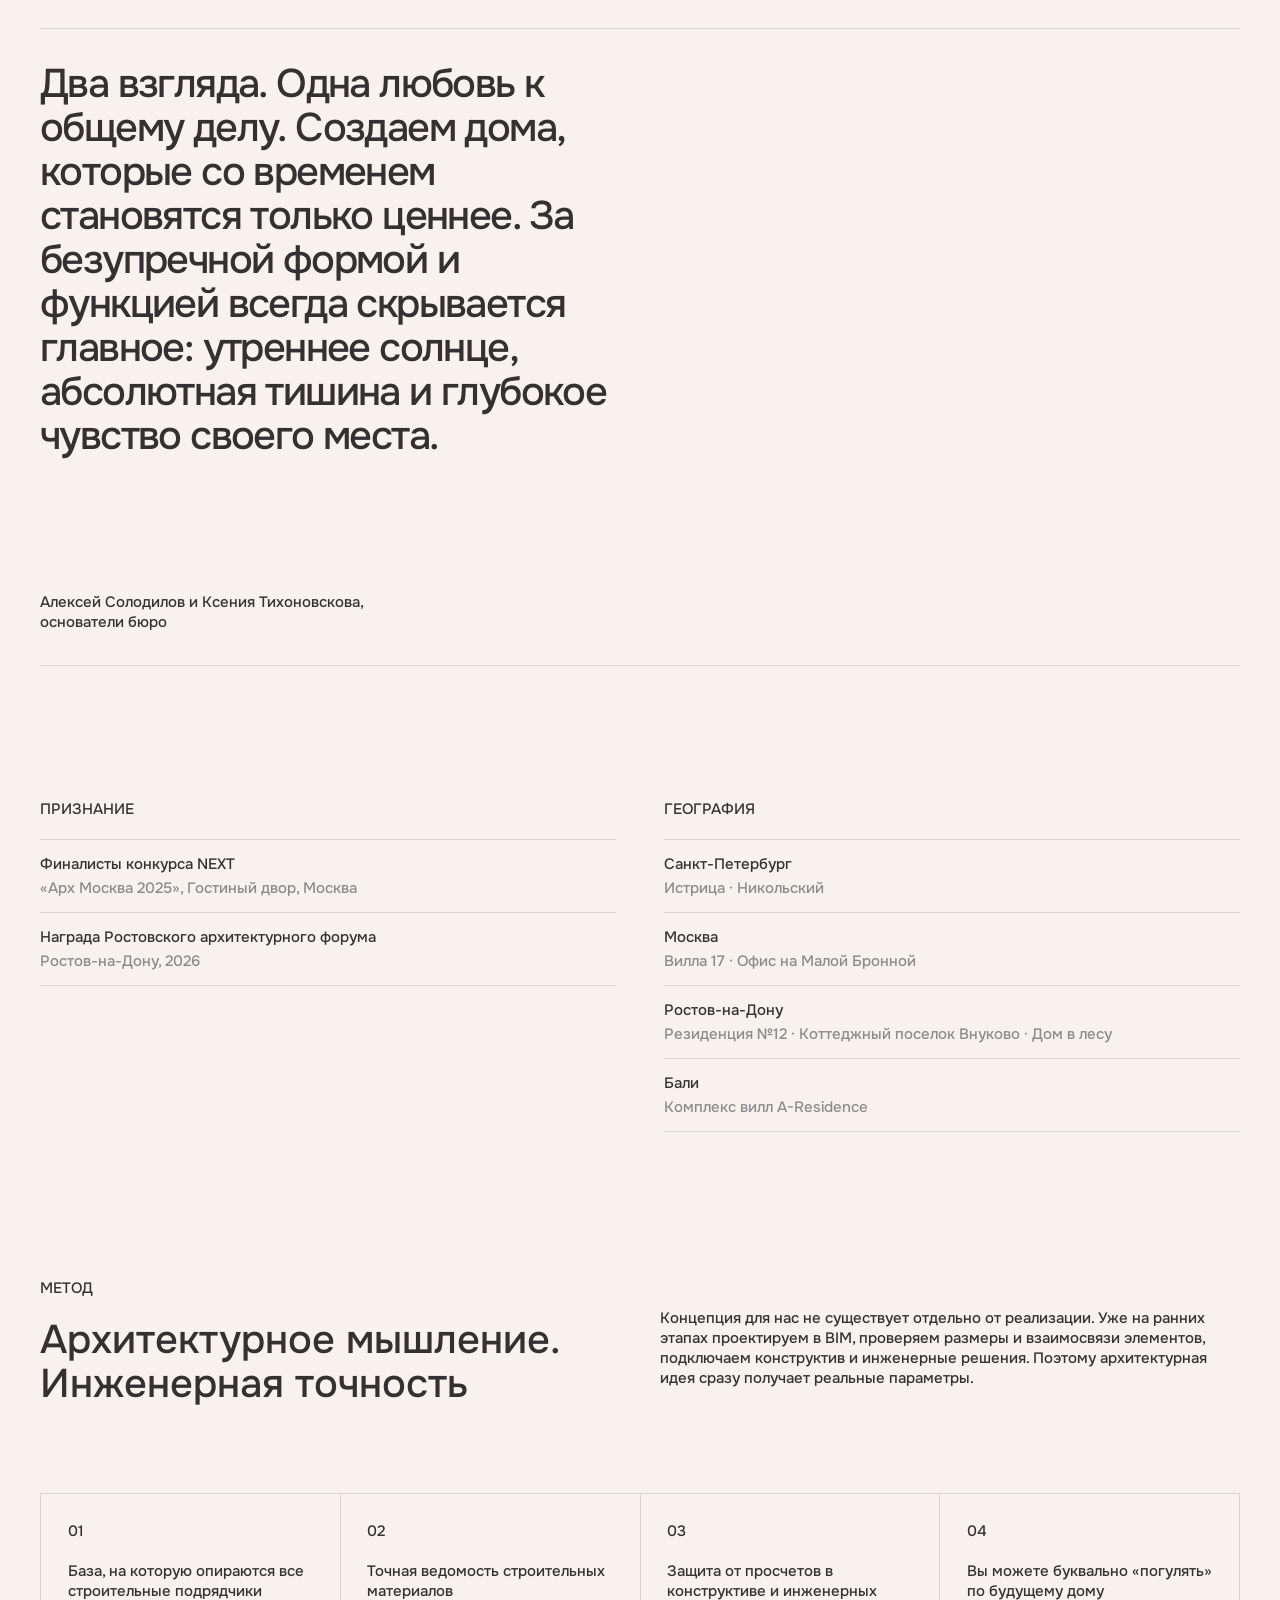
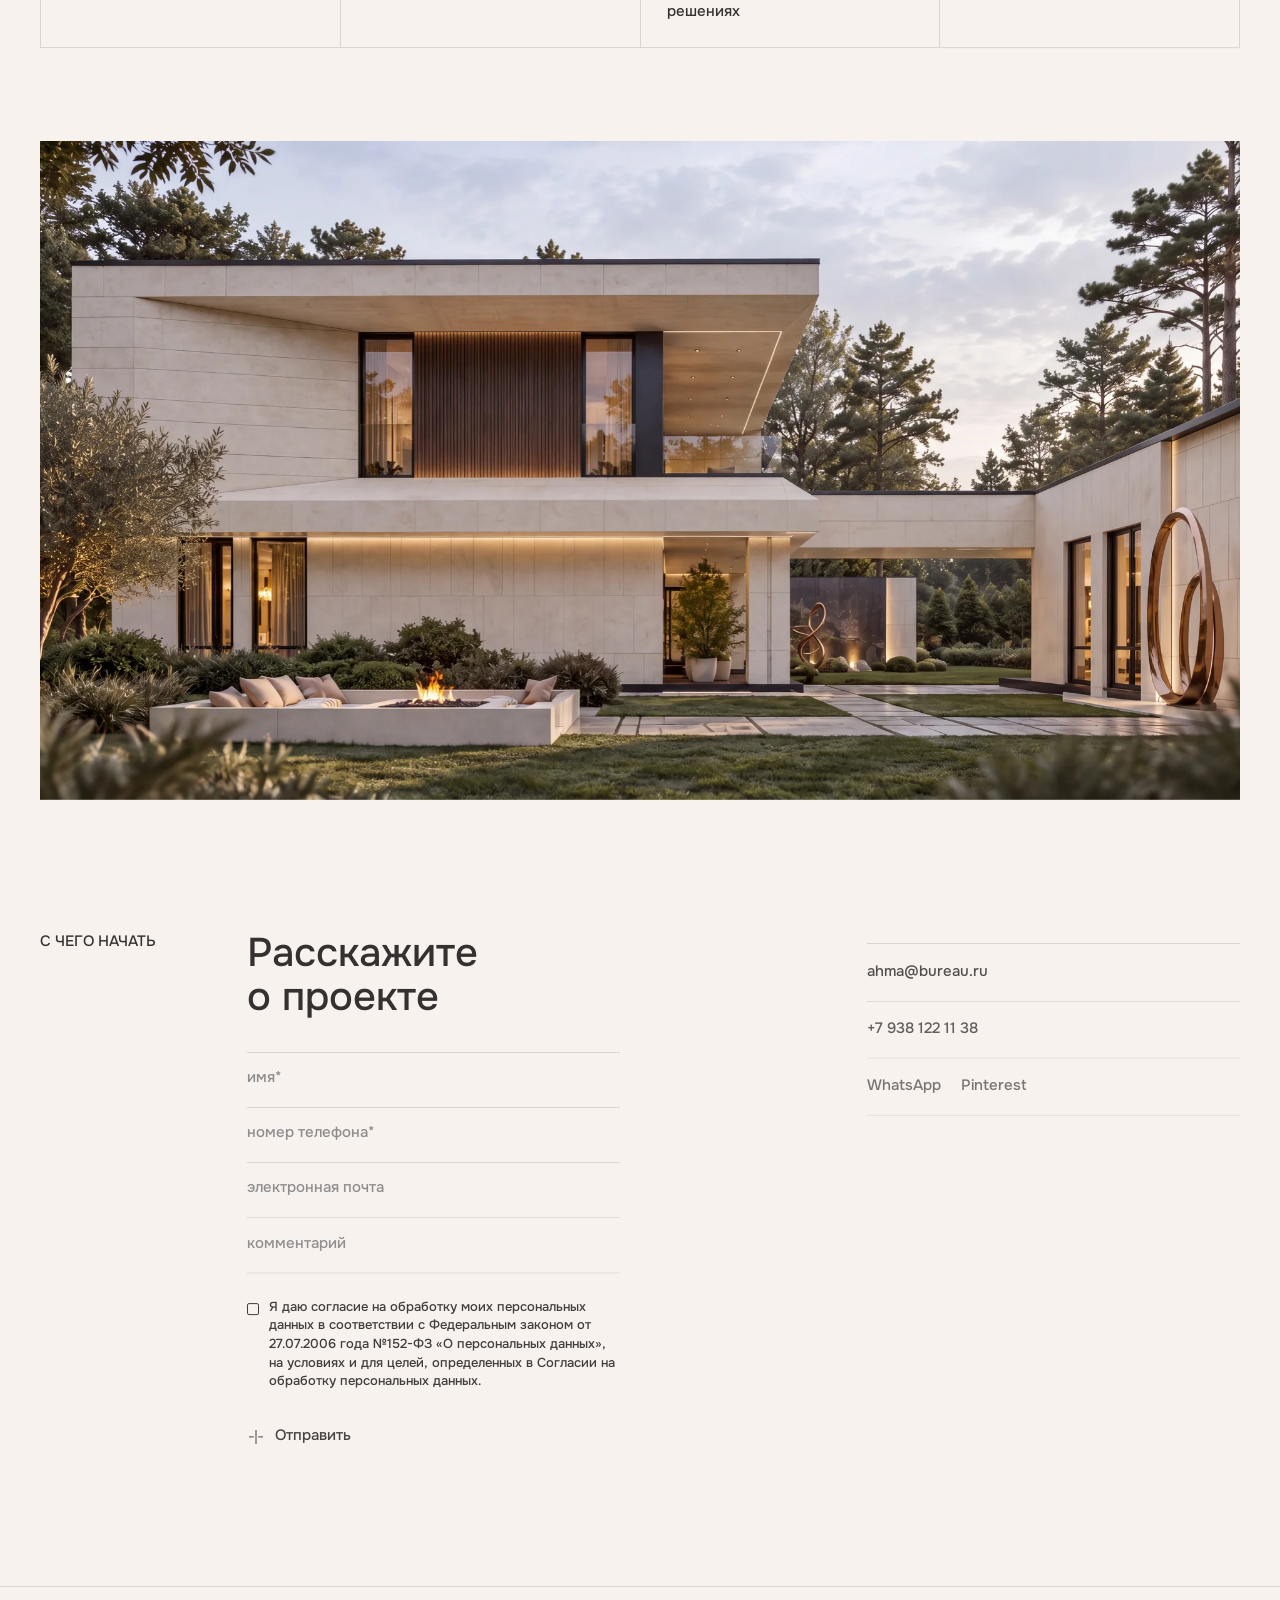
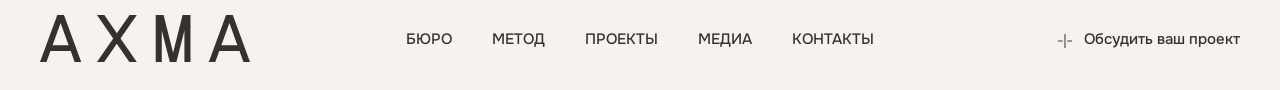
==== commit 785097f3: "Deploy optimized 9.2MB architectural showreel with Glassforms soundtrack and hero sound toggle" ====
--- a/index.html
+++ b/index.html
@@ -104,6 +104,17 @@
             <span>Скролл</span>
             <span class="hero-scroll-hint__line"></span>
           </div>
+
+          <button
+            type="button"
+            class="hero-sound-btn"
+            id="hero-sound-btn"
+            aria-label="Включить звук шоурила"
+            aria-pressed="false"
+          >
+            <span class="hero-sound-btn__dot" aria-hidden="true"></span>
+            <span id="hero-sound-label">Звук</span>
+          </button>
         </div>
       </div>
 
--- a/styles.css
+++ b/styles.css
@@ -480,6 +480,46 @@
   background: linear-gradient(180deg, rgba(255, 255, 255, 0.85), rgba(255, 255, 255, 0));
 }
 
+.hero-sound-btn {
+  position: absolute;
+  right: var(--gutter);
+  bottom: 28px;
+  z-index: 5;
+  display: inline-flex;
+  align-items: center;
+  gap: 8px;
+  padding: 9px 16px;
+  border: 1px solid rgba(255, 255, 255, 0.32);
+  border-radius: 999px;
+  background-color: rgba(20, 19, 18, 0.36);
+  backdrop-filter: blur(8px);
+  -webkit-backdrop-filter: blur(8px);
+  color: #f7f2ee;
+  font-size: 13px;
+  letter-spacing: 0.06em;
+  text-transform: uppercase;
+  cursor: pointer;
+  transition: background-color 0.25s var(--ease), border-color 0.25s var(--ease), opacity 0.25s var(--ease);
+}
+
+.hero-sound-btn:hover {
+  background-color: rgba(20, 19, 18, 0.62);
+  border-color: rgba(255, 255, 255, 0.65);
+}
+
+.hero-sound-btn__dot {
+  width: 6px;
+  height: 6px;
+  border-radius: 50%;
+  background-color: rgba(247, 242, 238, 0.45);
+  transition: background-color 0.25s var(--ease);
+}
+
+.hero-sound-btn.is-unmuted .hero-sound-btn__dot {
+  background-color: #f7f2ee;
+  box-shadow: 0 0 8px rgba(247, 242, 238, 0.85);
+}
+
 .intro__house {
   position: relative;
   width: 100%;
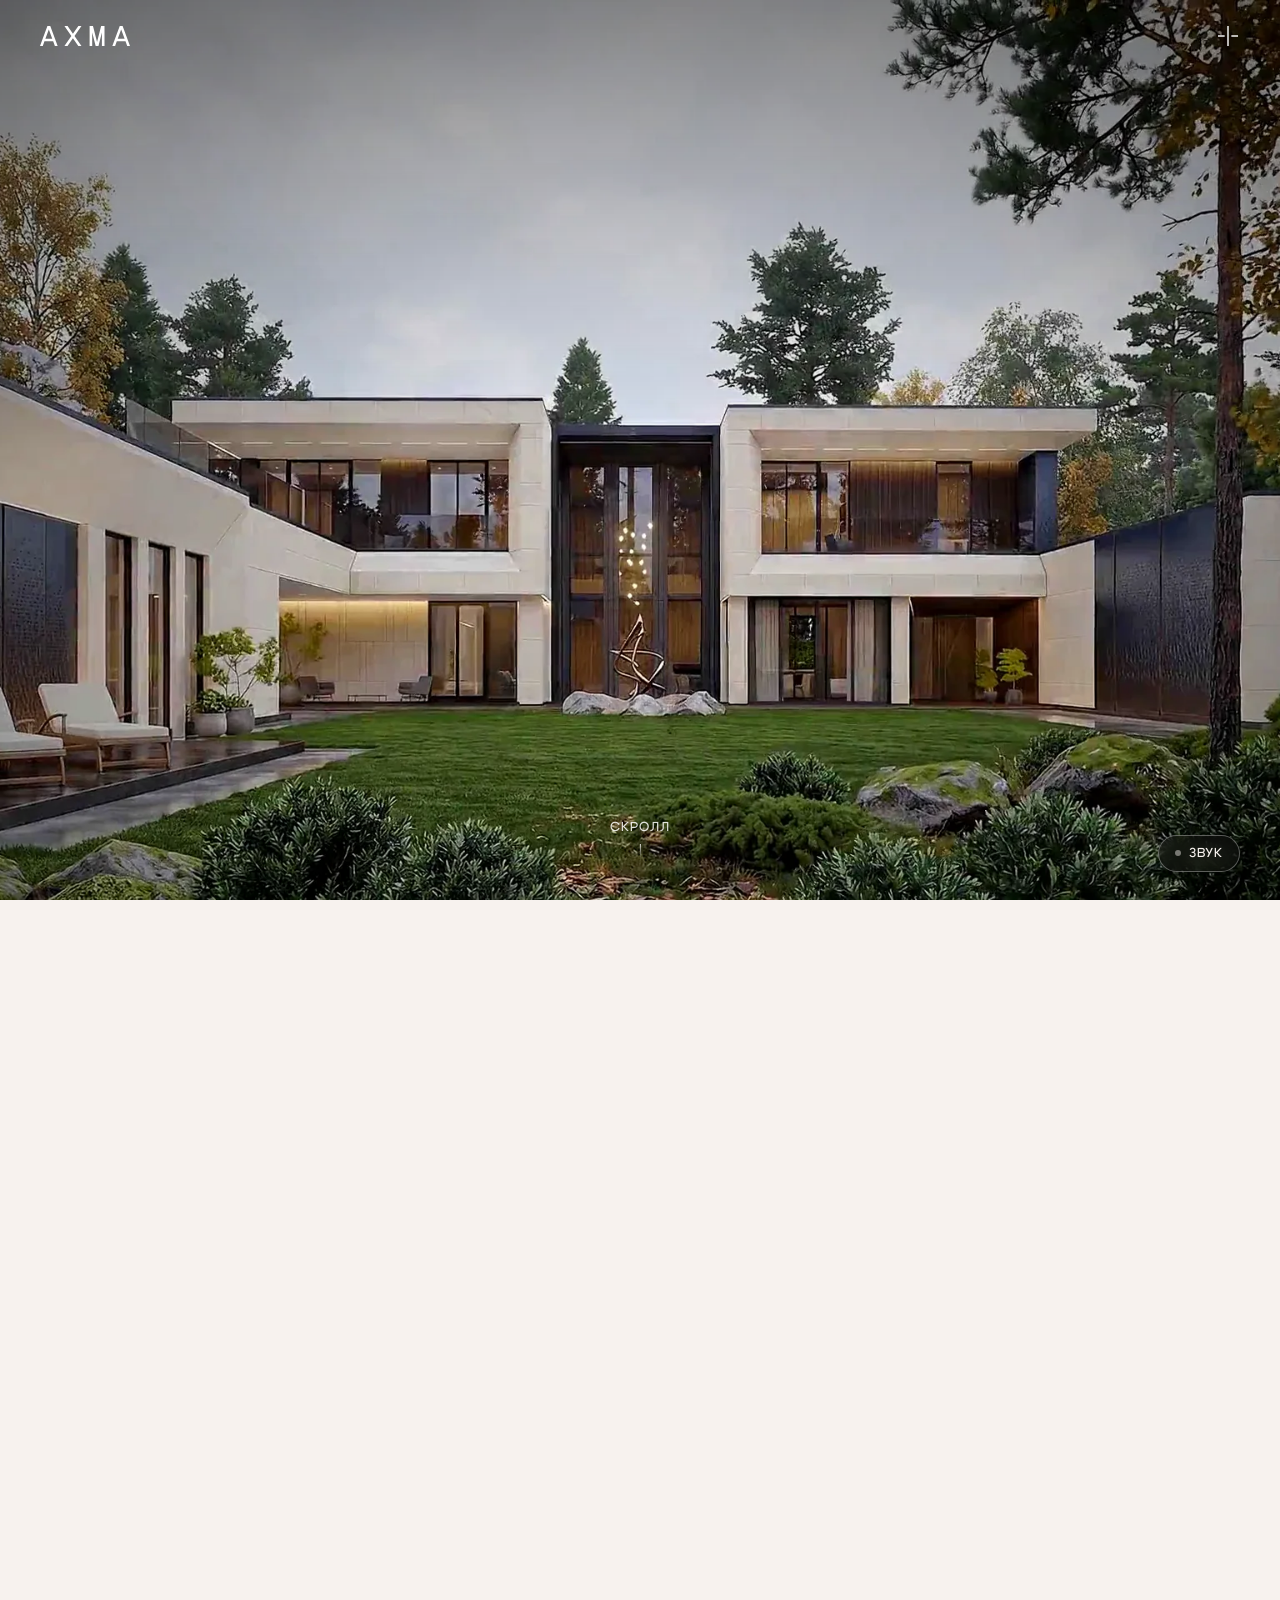
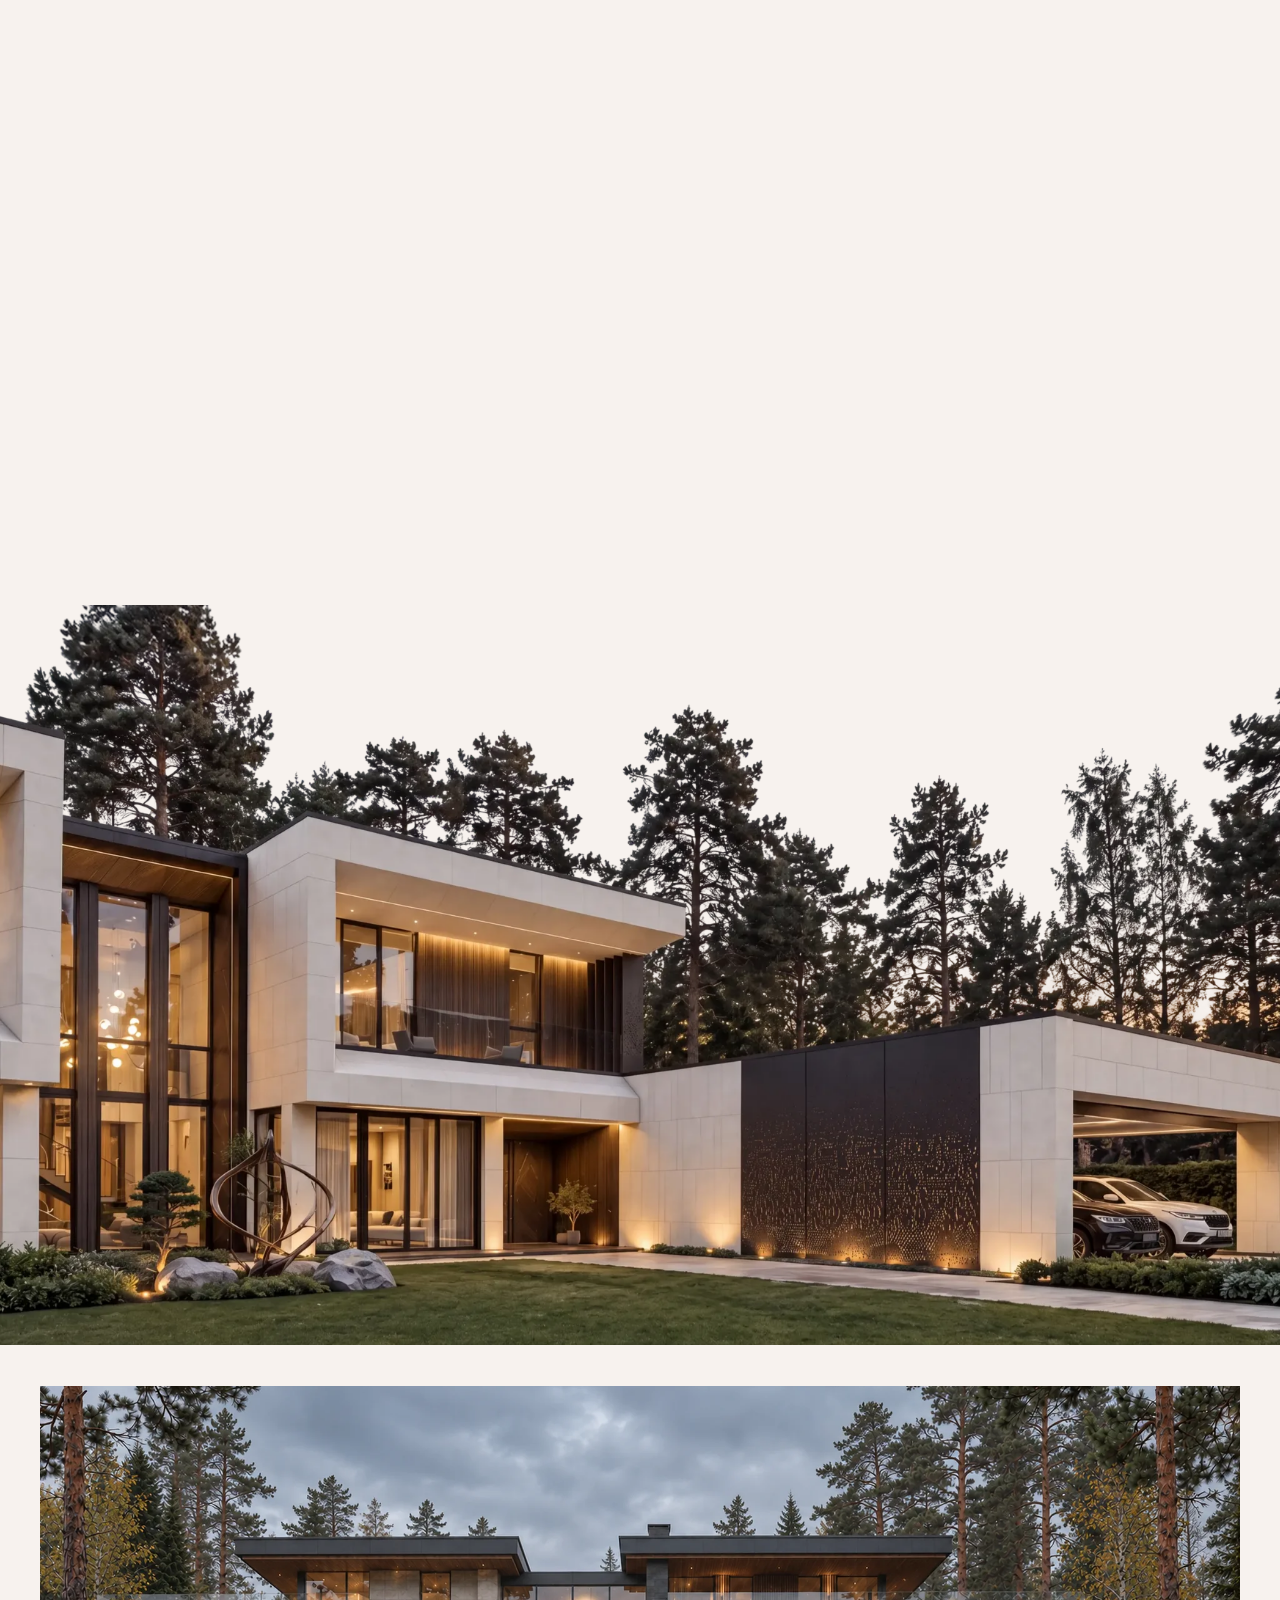
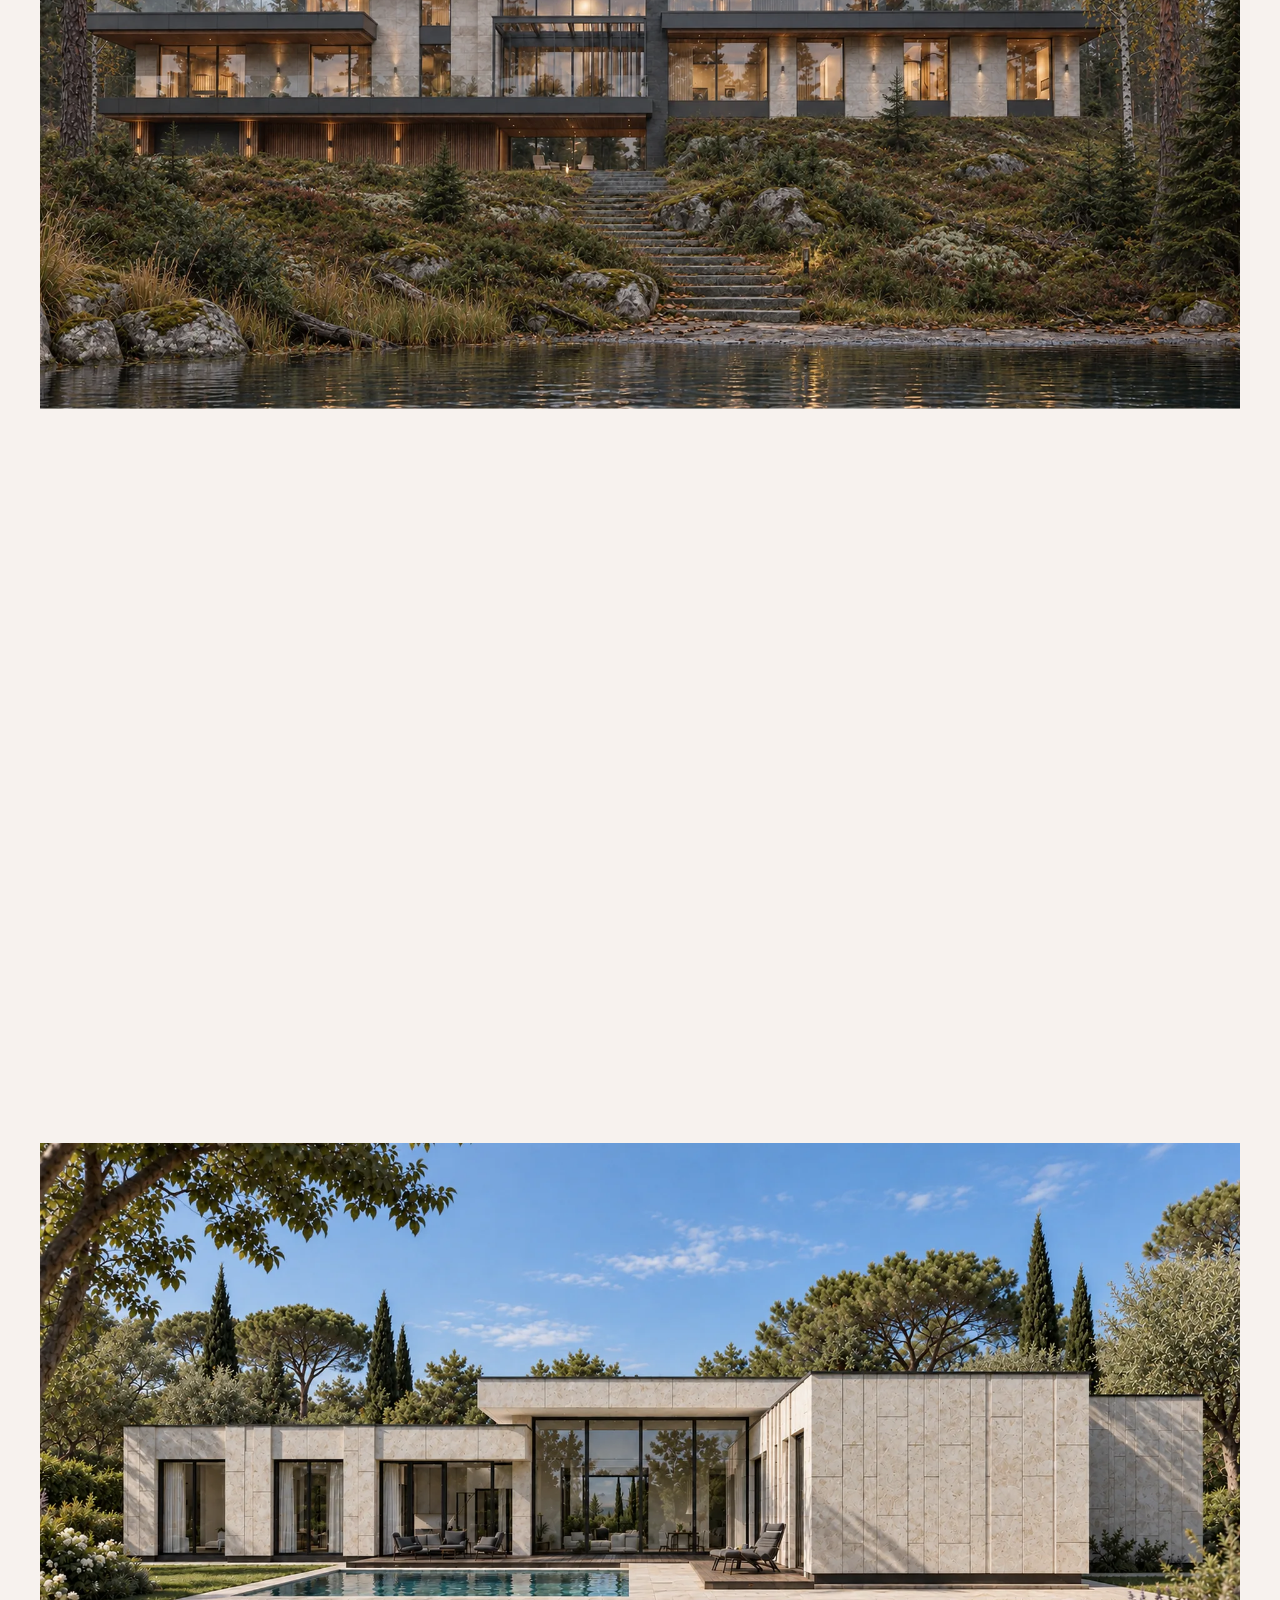
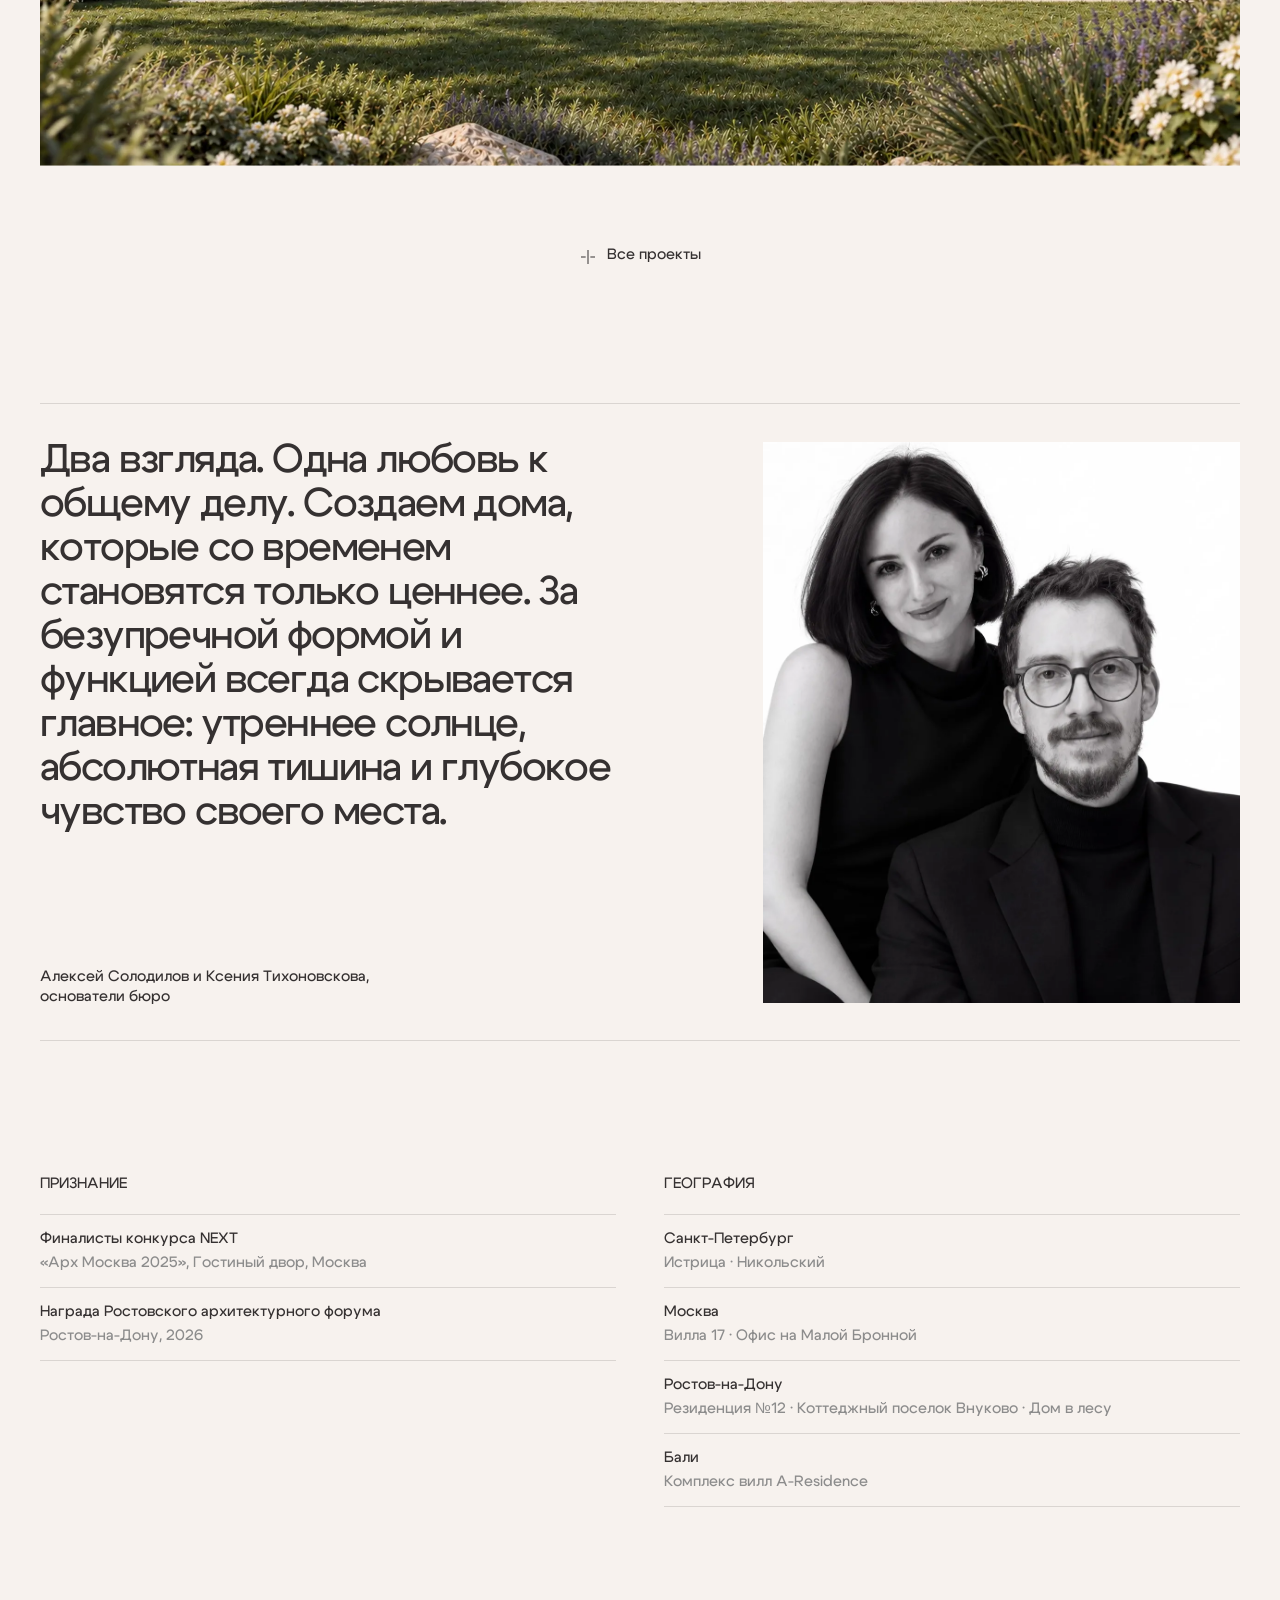
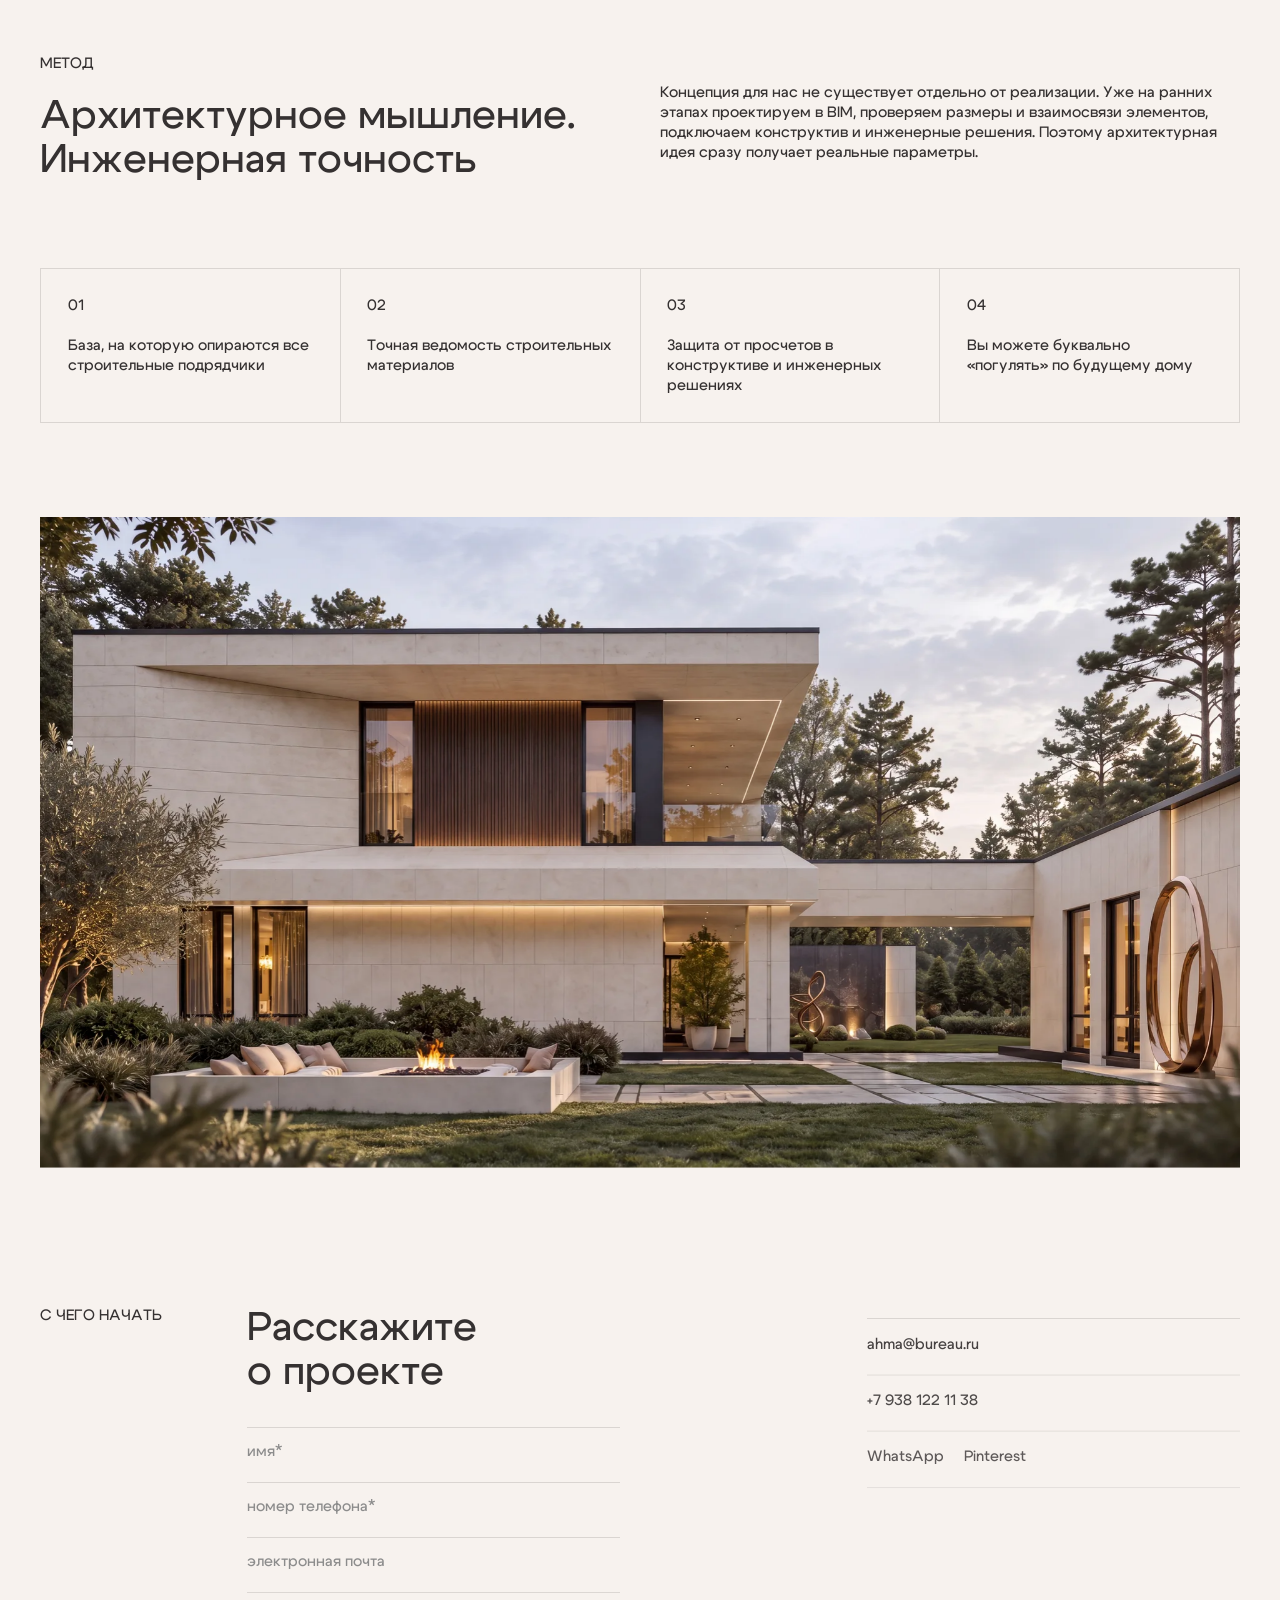
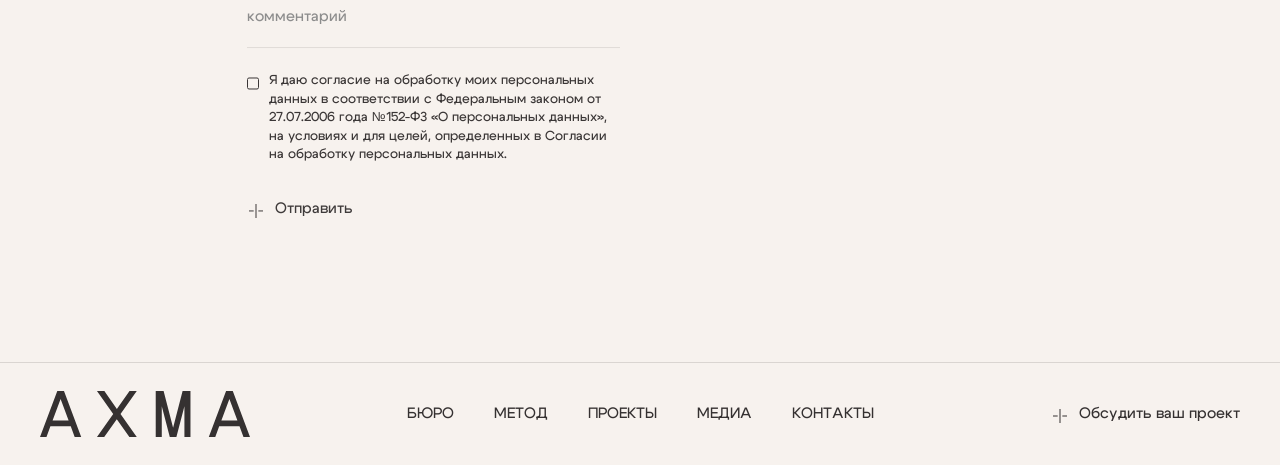
==== commit 20f20362: "Apply all 8 final revisions: Cygre @font-face, viewport-peek projects, direct project links, remove " ====
--- a/index.html
+++ b/index.html
@@ -128,37 +128,29 @@
       </div>
     </section>
 
-    <!-- Section 3: Projects Gallery -->
+    <!-- Section 3: Projects Gallery (direct links to projects, hover zoom only, no plates/lightbox) -->
     <section class="projects container" id="projects" aria-label="Избранные проекты">
       <figure class="project-wide">
-        <button
-          type="button"
+        <a
+          href="project.html?id=bolshoe-ozero"
           class="project-trigger"
-          data-lightbox-src="assets/project-karelian.webp"
-          data-lightbox-caption="Резиденция у Большого Озера · Ленинградская область, 1753 м²"
-          aria-label="Открыть фото: Резиденция у Большого Озера"
+          aria-label="Перейти к проекту: Резиденция у Большого Озера"
         >
           <img decoding="async"
             src="assets/project-karelian.webp"
             alt="Двухэтажный дом на скалистом берегу озера среди сосен"
             loading="lazy"
           />
-          <span class="project-plate">
-            <span class="project-plate__title">Резиденция у Большого Озера</span>
-            <span class="project-plate__meta">Ленинградская область · 1753 м²</span>
-          </span>
-        </button>
+        </a>
       </figure>
 
       <div class="project-asymmetric">
         <div class="project-asymmetric__left">
           <figure class="project-detail project-detail--sculpt">
-            <button
-              type="button"
+            <a
+              href="project.html?id=crimea"
               class="project-trigger"
-              data-lightbox-src="assets/project-detail-top.webp"
-              data-lightbox-caption="Дом-айсберг в Крыму · Скульптурный акцент входной группы"
-              aria-label="Открыть фото: Дом-айсберг в Крыму, деталь фасада"
+              aria-label="Перейти к проекту: Дом-айсберг в Крыму"
             >
               <img decoding="async"
                 src="assets/project-detail-top.webp"
@@ -166,73 +158,51 @@
                 class="project-detail__sculpt-img"
                 loading="lazy"
               />
-              <span class="project-plate">
-                <span class="project-plate__title">Дом-айсберг в Крыму</span>
-                <span class="project-plate__meta">Деталь входной группы</span>
-              </span>
-            </button>
+            </a>
           </figure>
 
           <figure class="project-detail">
-            <button
-              type="button"
+            <a
+              href="project.html?id=nahimovskoe"
               class="project-trigger"
-              data-lightbox-src="assets/drive-home-detail.webp"
-              data-lightbox-caption="Клубный поселок на озере Нахимовское · Терраса и зона отдыха"
-              aria-label="Открыть фото: Клубный поселок на озере Нахимовское"
+              aria-label="Перейти к проекту: Клубный поселок на озере Нахимовское"
             >
               <img decoding="async"
                 src="assets/drive-home-detail.webp"
                 alt="Фрагмент деревянной отделки фасада и террасы у бассейна"
                 loading="lazy"
               />
-              <span class="project-plate">
-                <span class="project-plate__title">Озеро Нахимовское</span>
-                <span class="project-plate__meta">Терраса у воды</span>
-              </span>
-            </button>
+            </a>
           </figure>
         </div>
 
         <figure class="project-asymmetric__right">
-          <button
-            type="button"
+          <a
+            href="project.html?id=krasnogorsk"
             class="project-trigger"
-            data-lightbox-src="assets/drive-home-facade.webp"
-            data-lightbox-caption="Дом-айсберг в Крыму · Центральный фасад с панорамным остеклением"
-            aria-label="Открыть фото: Дом-айсберг в Крыму"
+            aria-label="Перейти к проекту: Резиденция в Красногорске"
           >
             <img decoding="async"
               src="assets/drive-home-facade.webp"
               alt="Симметричный фасад современного дома с двухсветным витражом"
               loading="lazy"
             />
-            <span class="project-plate">
-              <span class="project-plate__title">Дом-айсберг в Крыму</span>
-              <span class="project-plate__meta">Россия, Крым</span>
-            </span>
-          </button>
+          </a>
         </figure>
       </div>
 
       <figure class="project-wide">
-        <button
-          type="button"
+        <a
+          href="project.html?id=indonesia"
           class="project-trigger"
-          data-lightbox-src="assets/project-pool.webp"
-          data-lightbox-caption="Курорт в Индонезии · Остров Лабуан, вилла с бассейном"
-          aria-label="Открыть фото: Курорт в Индонезии"
+          aria-label="Перейти к проекту: Курорт в Индонезии"
         >
           <img decoding="async"
             src="assets/project-pool.webp"
             alt="Одноэтажный дом из светлого камня с бассейном и садом"
             loading="lazy"
           />
-          <span class="project-plate">
-            <span class="project-plate__title">Курорт в Индонезии</span>
-            <span class="project-plate__meta">Индонезия, остров Лабуан</span>
-          </span>
-        </button>
+        </a>
       </figure>
 
       <div class="projects__cta-wrap">
@@ -242,120 +212,6 @@
           </span>
           <span>Все проекты</span>
         </a>
-      </div>
-    </section>
-
-    <!-- Section 3B: Interactive 6-Project Archive (real Figma covers -> full project pages) -->
-    <section class="archive container" id="projects-archive" aria-label="Архив проектов">
-      <div class="archive__header">
-        <div>
-          <p class="section-eyebrow">Проекты</p>
-          <h2 class="display-heading archive__title">Избранное портфолио</h2>
-        </div>
-        <div class="archive__filters" role="tablist" aria-label="Фильтр проектов">
-          <button type="button" class="archive__filter is-active" role="tab" aria-selected="true" data-filter="all">Все</button>
-          <button type="button" class="archive__filter" role="tab" aria-selected="false" data-filter="villas">Виллы и дома</button>
-          <button type="button" class="archive__filter" role="tab" aria-selected="false" data-filter="public">Общественная функция</button>
-          <a href="ahma-dom.html" class="archive__filter">АХМА ДОМ</a>
-        </div>
-      </div>
-
-      <div class="archive__grid" id="archive-grid">
-        <article class="archive-card" data-category="villas">
-          <a href="project.html?id=bolshoe-ozero" class="archive-card__btn">
-            <div class="archive-card__media">
-              <img decoding="async" src="assets/pages/cover-bolshoe-ozero.webp" alt="Резиденция у Большого Озера" loading="lazy" />
-              <span class="project-plate">
-                <span class="project-plate__title">Резиденция у Большого Озера</span>
-                <span class="project-plate__meta">Россия, Ленинградская область · 1753 м²</span>
-              </span>
-            </div>
-            <div class="archive-card__info">
-              <h3 class="archive-card__name">Резиденция у Большого Озера</h3>
-              <p class="archive-card__sub">Ленинградская область · 1753 м²</p>
-            </div>
-          </a>
-        </article>
-
-        <article class="archive-card" data-category="villas">
-          <a href="project.html?id=krasnogorsk" class="archive-card__btn">
-            <div class="archive-card__media">
-              <img decoding="async" src="assets/pages/cover-krasnogorsk.webp" alt="Резиденция в Красногорске" loading="lazy" />
-              <span class="project-plate">
-                <span class="project-plate__title">Резиденция в Красногорске</span>
-                <span class="project-plate__meta">Россия, Красногорск · 1 159 м²</span>
-              </span>
-            </div>
-            <div class="archive-card__info">
-              <h3 class="archive-card__name">Резиденция в Красногорске</h3>
-              <p class="archive-card__sub">Россия, Красногорск · 1 159 м²</p>
-            </div>
-          </a>
-        </article>
-
-        <article class="archive-card" data-category="villas">
-          <a href="project.html?id=crimea" class="archive-card__btn">
-            <div class="archive-card__media">
-              <img decoding="async" src="assets/pages/cover-crimea.webp" alt="Дом-айсберг в Крыму" loading="lazy" />
-              <span class="project-plate">
-                <span class="project-plate__title">Дом-айсберг в Крыму</span>
-                <span class="project-plate__meta">Россия, Крым</span>
-              </span>
-            </div>
-            <div class="archive-card__info">
-              <h3 class="archive-card__name">Дом-айсберг в Крыму</h3>
-              <p class="archive-card__sub">Россия, Крым · эскизный проект, рабочая документация</p>
-            </div>
-          </a>
-        </article>
-
-        <article class="archive-card" data-category="villas">
-          <a href="project.html?id=nahimovskoe" class="archive-card__btn">
-            <div class="archive-card__media">
-              <img decoding="async" src="assets/pages/cover-nahimovskoe.webp" alt="Клубный поселок на озере Нахимовское" loading="lazy" />
-              <span class="project-plate">
-                <span class="project-plate__title">Клубный поселок на озере Нахимовское</span>
-                <span class="project-plate__meta">Карельский перешеек · 1.6 га</span>
-              </span>
-            </div>
-            <div class="archive-card__info">
-              <h3 class="archive-card__name">Клубный поселок на озере Нахимовское</h3>
-              <p class="archive-card__sub">Ленинградская область · 8 резиденций, 3300 м²</p>
-            </div>
-          </a>
-        </article>
-
-        <article class="archive-card" data-category="public">
-          <a href="project.html?id=karelia" class="archive-card__btn">
-            <div class="archive-card__media">
-              <img decoding="async" src="assets/pages/cover-karelia.webp" alt="Эко-отель 4 звезды в Карелии" loading="lazy" />
-              <span class="project-plate">
-                <span class="project-plate__title">Эко-отель 4 звезды в Карелии</span>
-                <span class="project-plate__meta">Россия, Карелия</span>
-              </span>
-            </div>
-            <div class="archive-card__info">
-              <h3 class="archive-card__name">Эко-отель 4 звезды в Карелии</h3>
-              <p class="archive-card__sub">Россия, Карелия · эскизное проектирование, концепт</p>
-            </div>
-          </a>
-        </article>
-
-        <article class="archive-card" data-category="public">
-          <a href="project.html?id=indonesia" class="archive-card__btn">
-            <div class="archive-card__media">
-              <img decoding="async" src="assets/pages/cover-indonesia.webp" alt="Курорт в Индонезии" loading="lazy" />
-              <span class="project-plate">
-                <span class="project-plate__title">Курорт в Индонезии</span>
-                <span class="project-plate__meta">Индонезия, остров Лабуан</span>
-              </span>
-            </div>
-            <div class="archive-card__info">
-              <h3 class="archive-card__name">Курорт в Индонезии</h3>
-              <p class="archive-card__sub">Индонезия, остров Лабуан · отель и каскад вилл</p>
-            </div>
-          </a>
-        </article>
       </div>
     </section>
 
--- a/styles.css
+++ b/styles.css
@@ -2,13 +2,29 @@
    АХМА — Architectural Bureau Design System & Responsive Layout
    Reference desktop width: 1920px (1800px inner container, 60px margins)
    ========================================================================== */
+
+@font-face {
+  font-family: 'Cygre';
+  src: url('assets/fonts/Cygre-Regular.ttf') format('truetype');
+  font-weight: 400;
+  font-style: normal;
+  font-display: swap;
+}
+
+@font-face {
+  font-family: 'Cygre';
+  src: url('assets/fonts/Cygre-Medium.ttf') format('truetype');
+  font-weight: 500;
+  font-style: normal;
+  font-display: swap;
+}
 
 :root {
   --bg: #f7f2ee;
   --ink: #353131;
   --muted: #8c8c8c;
   --border: #dad5d1;
-  --font-main: 'Cygre Medium', 'Cygre', 'Onest', -apple-system, BlinkMacSystemFont, 'Helvetica Neue', sans-serif;
+  --font-main: 'Cygre', -apple-system, BlinkMacSystemFont, 'Helvetica Neue', sans-serif;
 
   --gutter: clamp(20px, 3.125vw, 60px);
   --container-max: 1920px;
@@ -571,13 +587,14 @@
 }
 
 /* ==========================================================================
-   Section 3: Projects Gallery & Hover Title Plates (712:190)
+   Section 3: Projects Gallery & Long Hover Title Plates
+   Viewport-peek logic: current project fits inside screen + next project peeks below
    ========================================================================== */
 .projects {
-  padding-top: clamp(48px, 6.25vw, 120px);
+  padding-top: clamp(32px, 3.2vw, 60px);
   display: flex;
   flex-direction: column;
-  gap: clamp(32px, 6.25vw, 120px);
+  gap: clamp(28px, 3vw, 52px);
 }
 
 .project-trigger {
@@ -588,7 +605,7 @@
   margin: 0;
   border: none;
   background: none;
-  cursor: zoom-in;
+  cursor: pointer;
   position: relative;
   overflow: hidden;
   text-align: left;
@@ -603,23 +620,22 @@
 
 .project-trigger:hover img,
 .project-trigger:focus-visible img {
-  transform: scale(1.02);
-}
-
-/* Hover & Keyboard-Focus Plate (always visible on touch devices) */
+  transform: scale(1.025);
+}
+
+/* Long full-width hover & keyboard-focus title plate (always visible on touch devices) */
 .project-plate {
   position: absolute;
   left: clamp(14px, 1.25vw, 24px);
+  right: clamp(14px, 1.25vw, 24px);
   bottom: clamp(14px, 1.25vw, 24px);
-  max-width: calc(100% - 28px);
-  padding: 12px 16px;
-  background-color: rgba(247, 242, 238, 0.92);
+  padding: clamp(14px, 1.05vw, 20px) clamp(18px, 1.4vw, 28px);
+  background-color: rgba(247, 242, 238, 0.94);
   backdrop-filter: blur(8px);
   -webkit-backdrop-filter: blur(8px);
   color: var(--ink);
   display: flex;
-  flex-direction: column;
-  gap: 2px;
+  align-items: center;
   opacity: 0;
   transform: translateY(8px);
   transition: opacity 0.3s var(--ease), transform 0.3s var(--ease);
@@ -627,15 +643,9 @@
 }
 
 .project-plate__title {
-  font-size: clamp(14px, 0.94vw, 17px);
+  font-size: clamp(16px, 1.05vw, 20px);
   line-height: 1.25;
   color: var(--ink);
-}
-
-.project-plate__meta {
-  font-size: clamp(12px, 0.78vw, 14px);
-  line-height: 1.3;
-  color: var(--muted);
 }
 
 .project-trigger:hover .project-plate,
@@ -655,7 +665,9 @@
 
 .project-wide {
   width: 100%;
-  aspect-ratio: 1800 / 1020;
+  height: min(calc(100svh - 175px), 50vw);
+  min-height: 340px;
+  max-height: 820px;
   overflow: hidden;
 }
 
@@ -663,25 +675,29 @@
   display: grid;
   grid-template-columns: 405fr 215fr 1180fr;
   align-items: stretch;
+  height: min(calc(100svh - 175px), 50vw);
+  min-height: 360px;
+  max-height: 820px;
 }
 
 .project-asymmetric__left {
   grid-column: 1;
-  display: flex;
-  flex-direction: column;
-  justify-content: space-between;
-  gap: clamp(20px, 5.2vw, 100px);
+  display: grid;
+  grid-template-rows: 1fr 1fr;
+  gap: clamp(16px, 2.4vw, 44px);
+  min-height: 0;
 }
 
 .project-asymmetric__right {
   grid-column: 3;
-  aspect-ratio: 1180 / 1020;
+  height: 100%;
   overflow: hidden;
 }
 
 .project-detail {
   width: 100%;
-  aspect-ratio: 405 / 460;
+  height: 100%;
+  min-height: 0;
   overflow: hidden;
 }
 
@@ -698,7 +714,7 @@
 .projects__cta-wrap {
   display: flex;
   justify-content: center;
-  margin-top: clamp(-12px, -3.125vw, -60px);
+  margin-top: clamp(8px, 1.5vw, 24px);
 }
 
 /* ==========================================================================
@@ -1512,18 +1528,28 @@
 @media (max-width: 960px) {
   .project-asymmetric {
     grid-template-columns: 1fr;
+    height: auto;
+    max-height: none;
     gap: 24px;
   }
 
   .project-asymmetric__left {
     grid-column: 1;
-    flex-direction: row;
+    grid-template-rows: auto;
+    grid-template-columns: repeat(2, 1fr);
     gap: 20px;
     order: 2;
   }
 
+  .project-detail {
+    aspect-ratio: 405 / 460;
+    height: auto;
+  }
+
   .project-asymmetric__right {
     grid-column: 1;
+    aspect-ratio: 4 / 3;
+    height: auto;
     order: 1;
   }
 
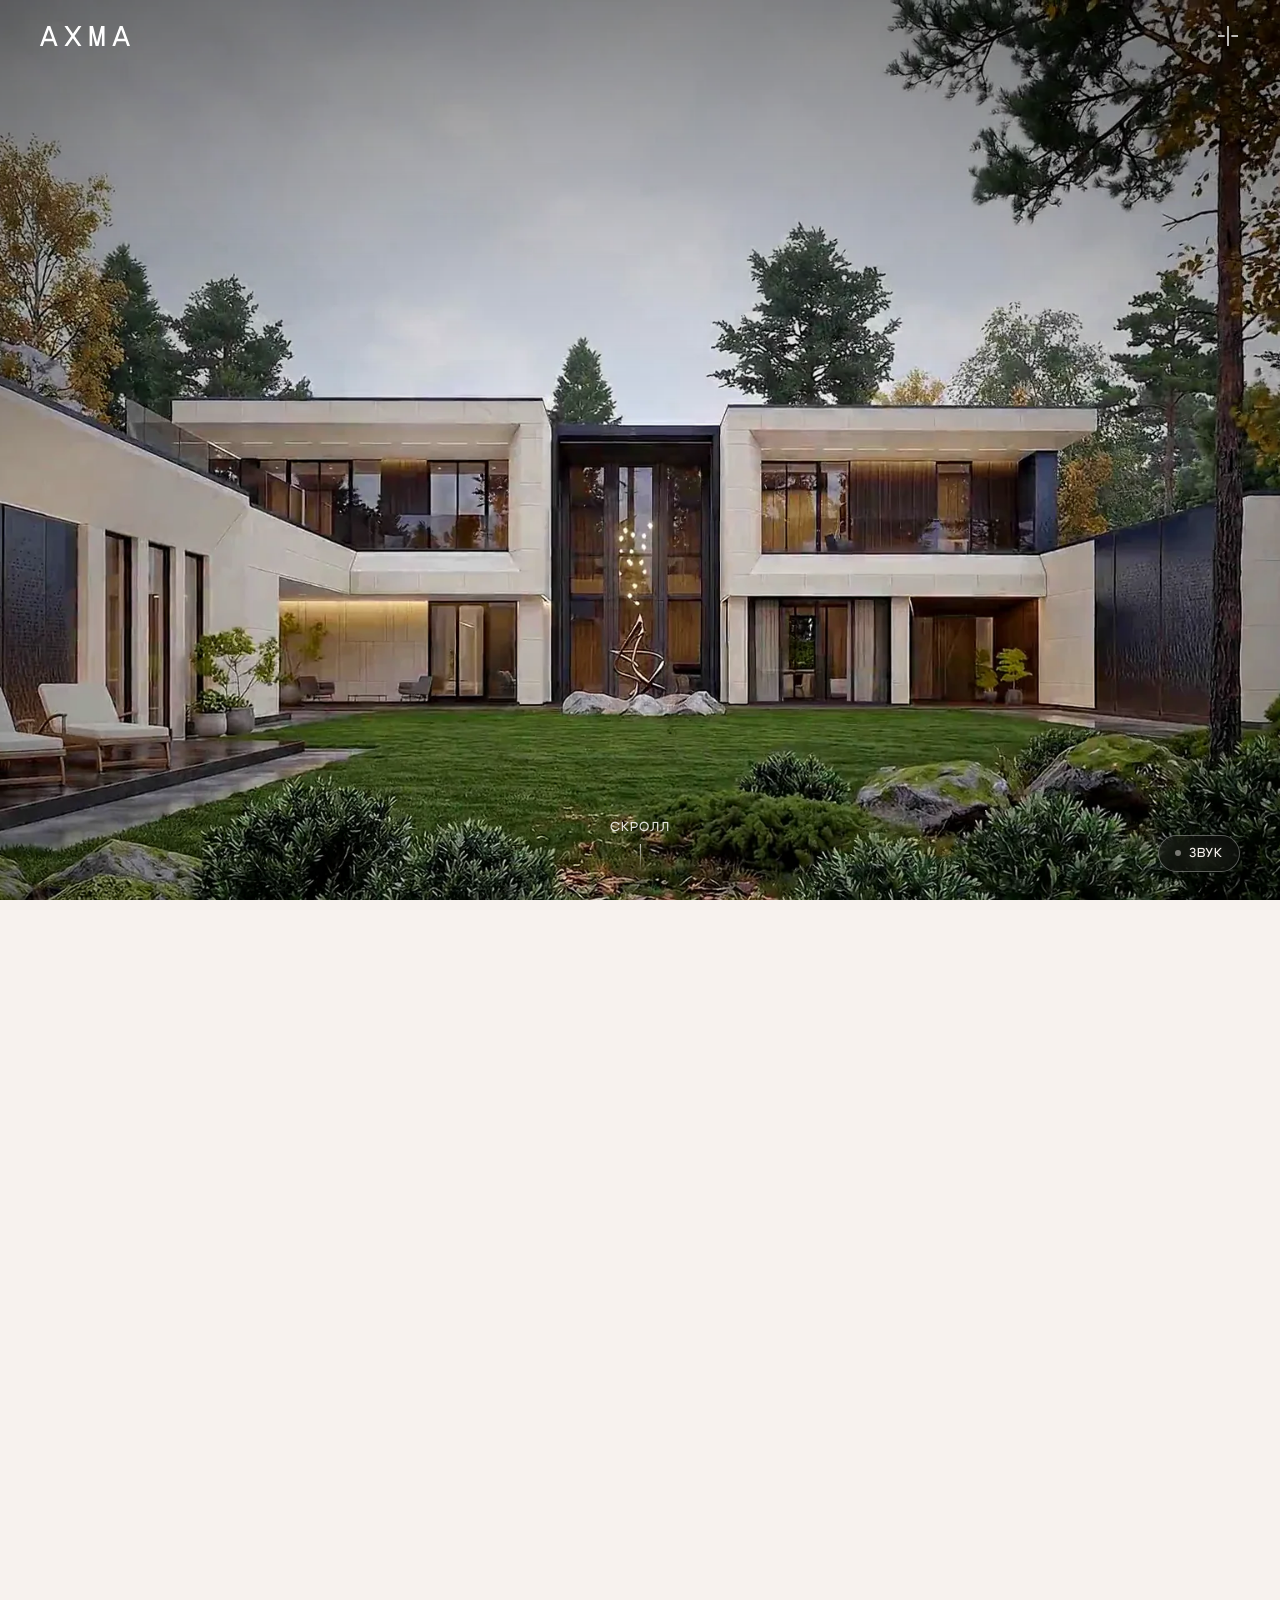
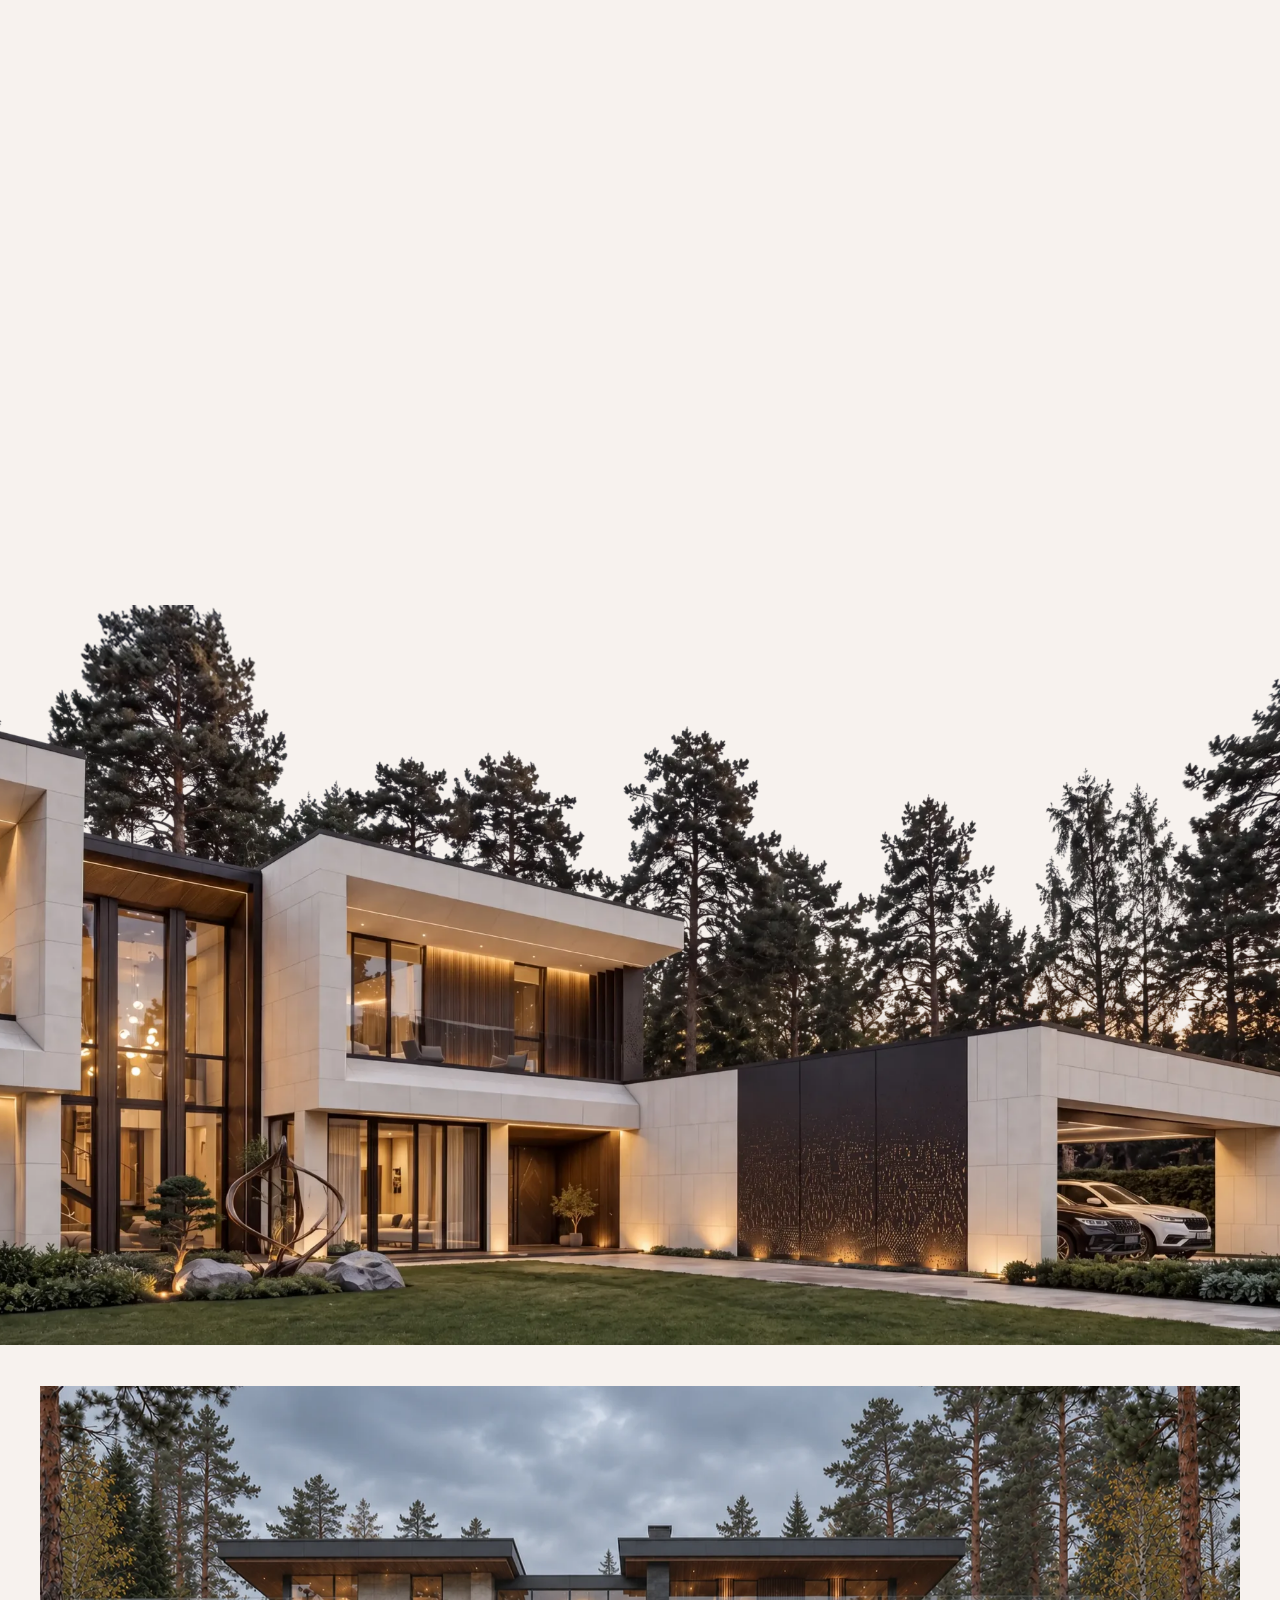
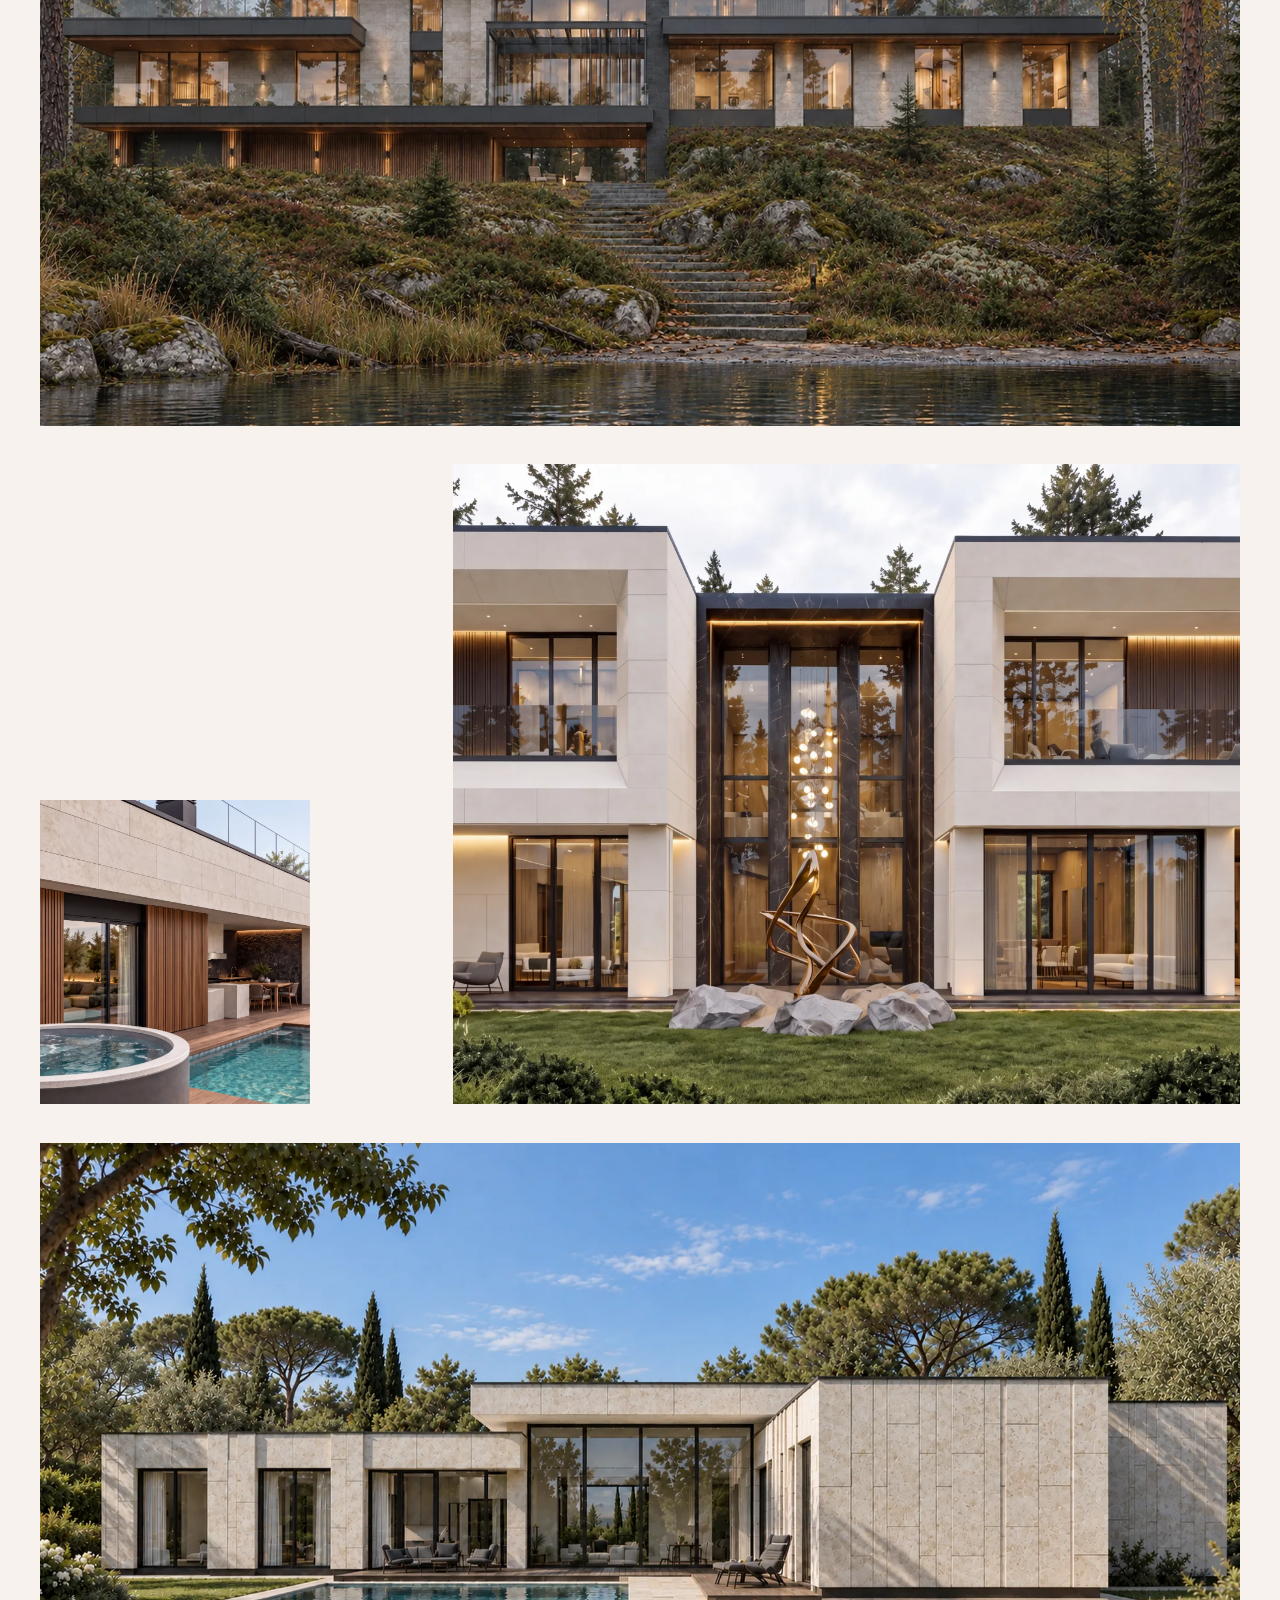
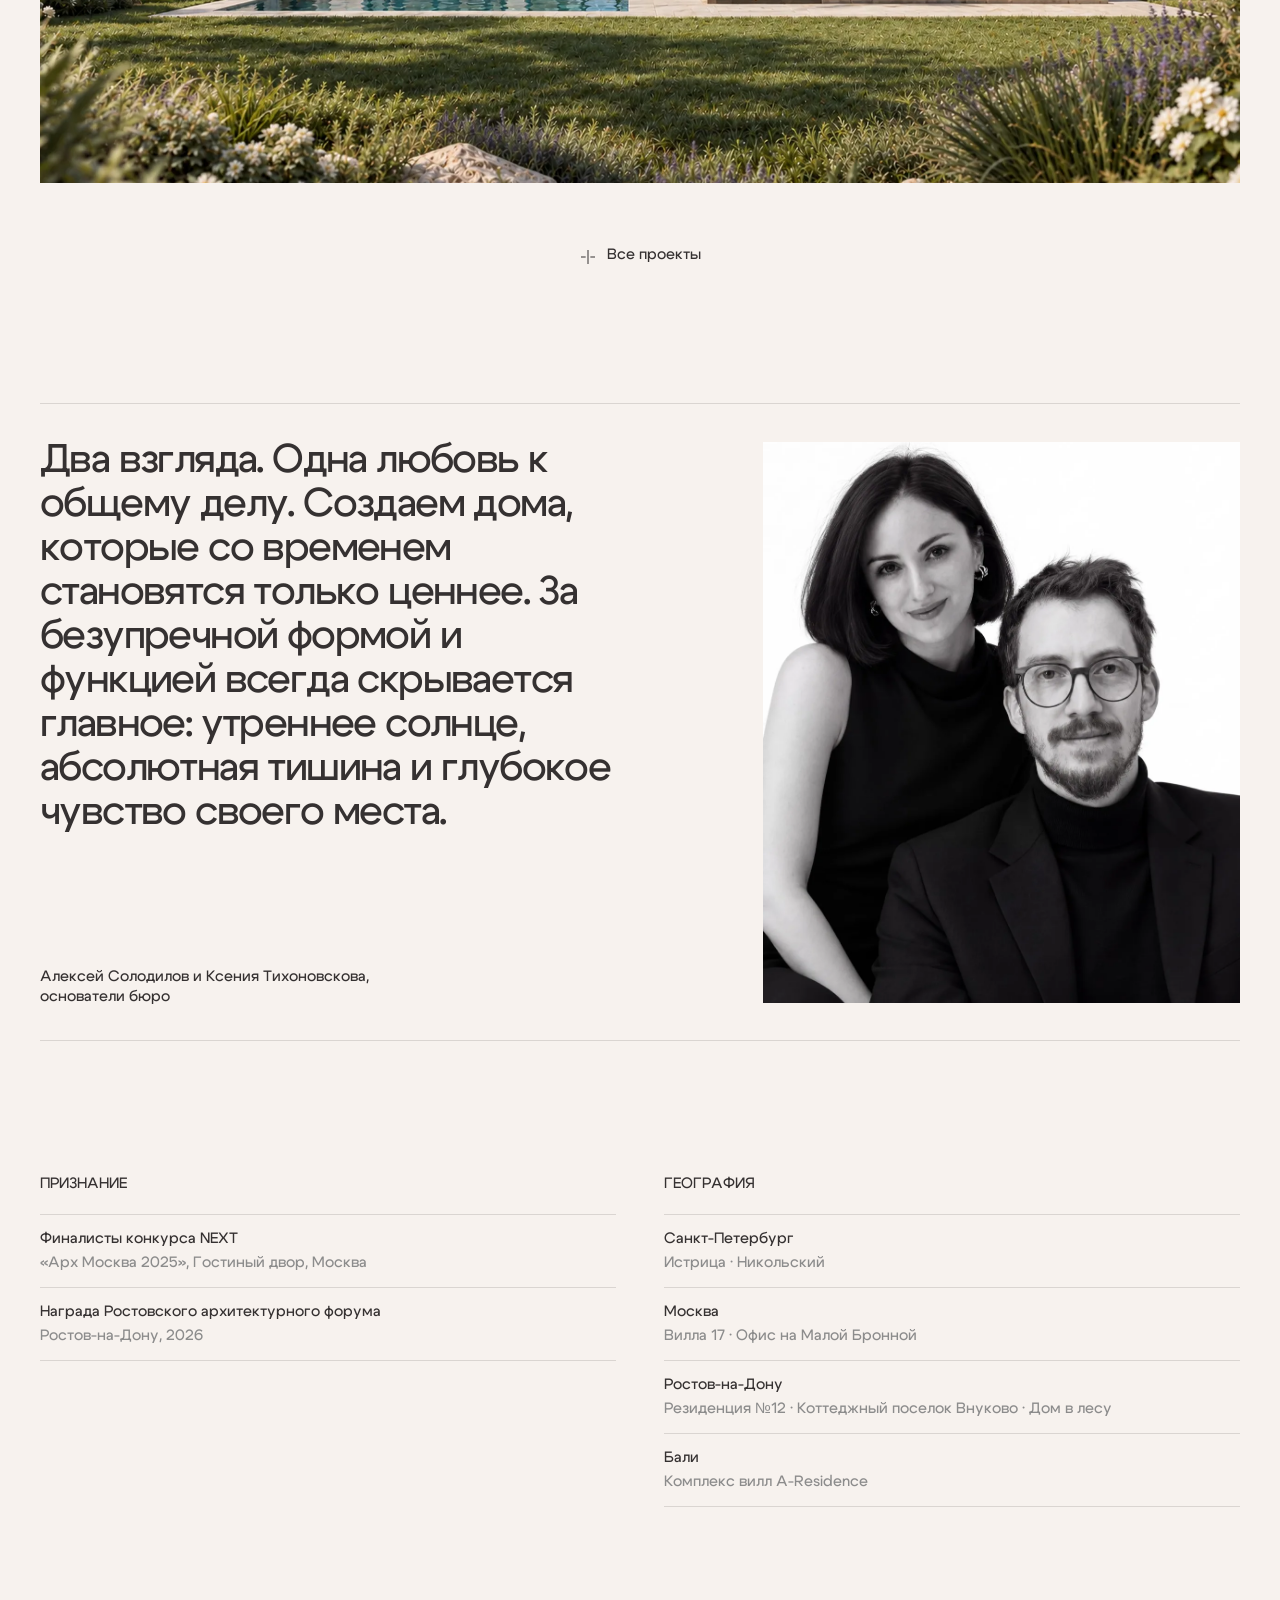
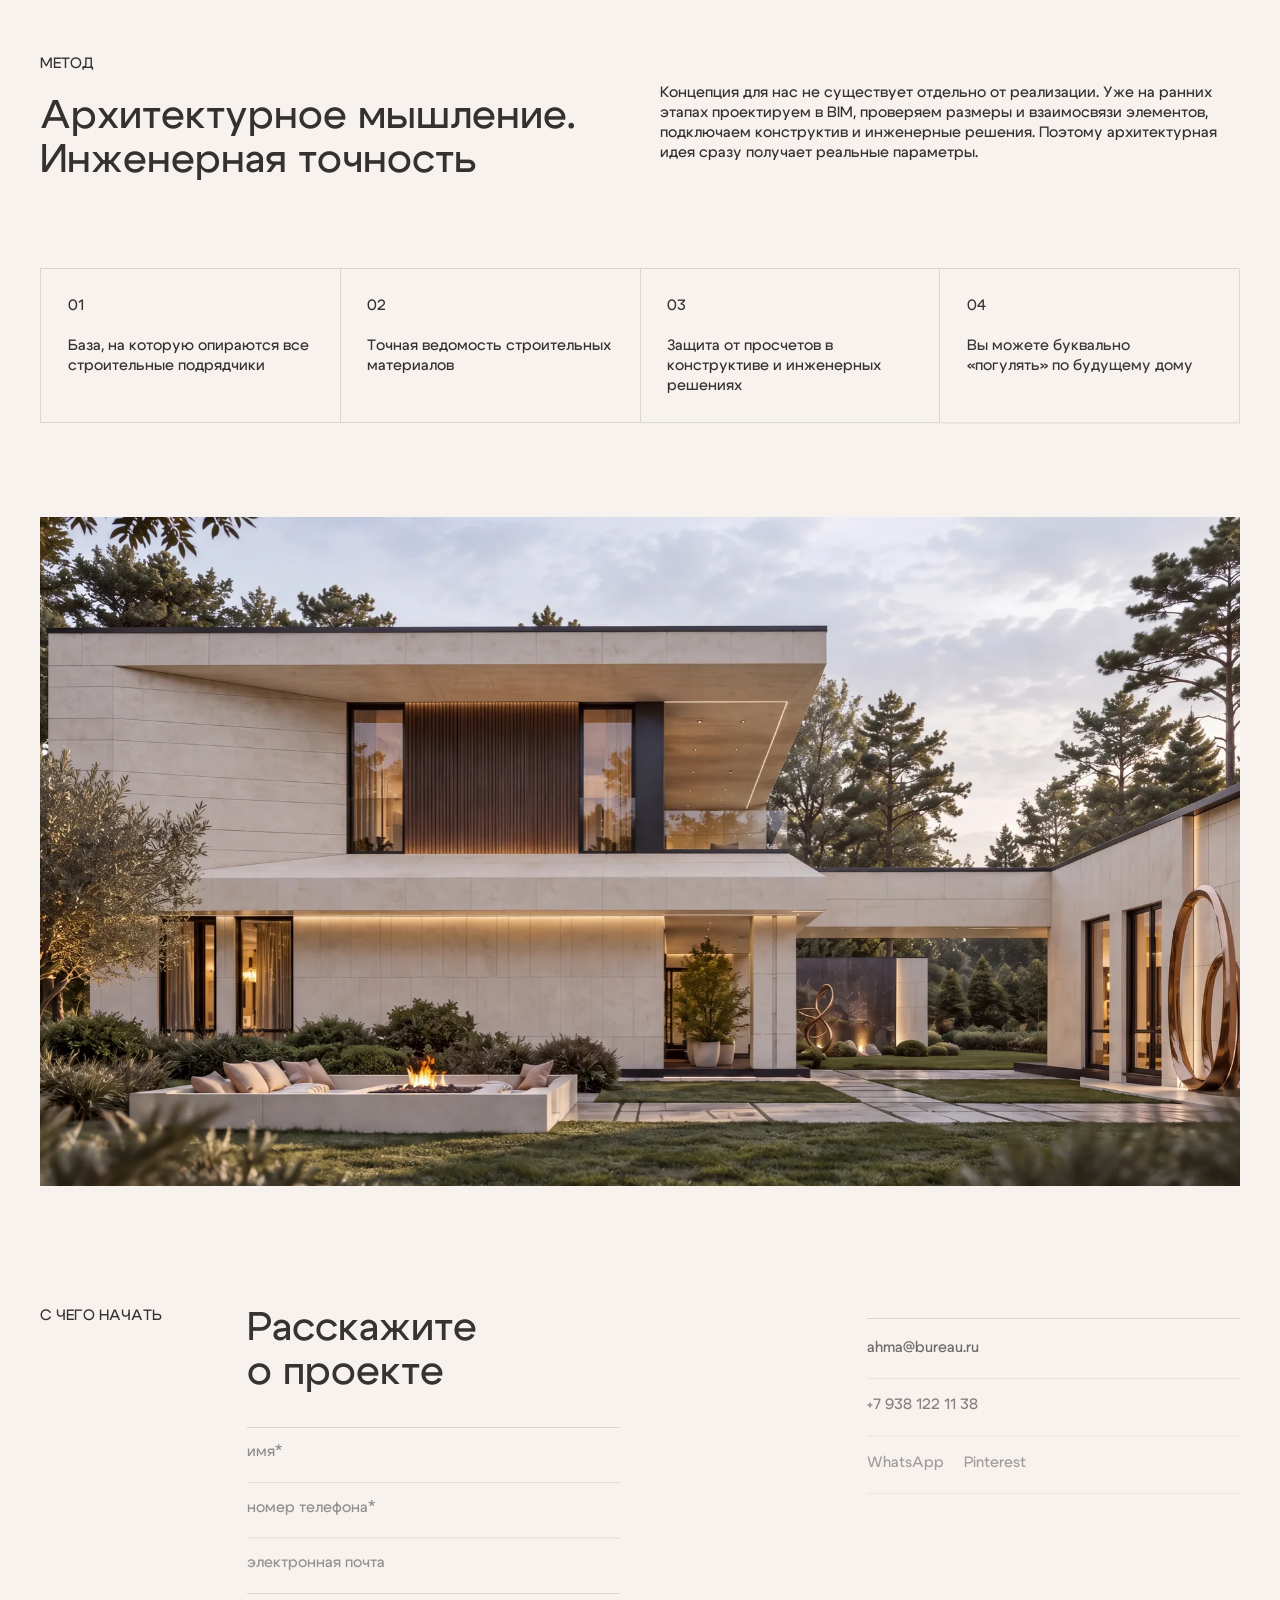
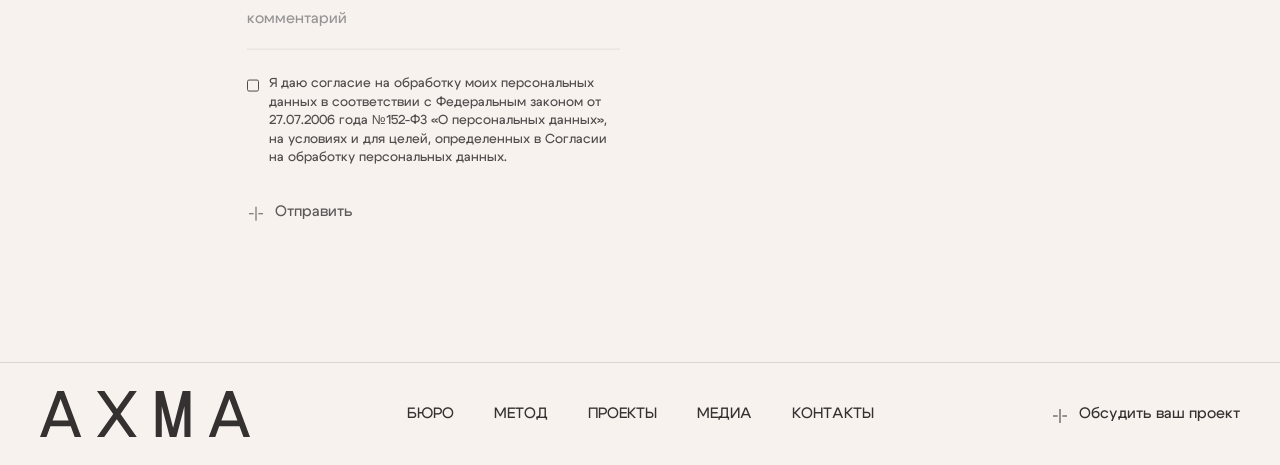
==== commit e9a4f718: "Add Lenis smooth scroll synced with GSAP ScrollTrigger and eliminate image flicker on scroll" ====
--- a/index.html
+++ b/index.html
@@ -139,7 +139,7 @@
           <img decoding="async"
             src="assets/project-karelian.webp"
             alt="Двухэтажный дом на скалистом берегу озера среди сосен"
-            loading="lazy"
+           
           />
         </a>
       </figure>
@@ -156,7 +156,7 @@
                 src="assets/project-detail-top.webp"
                 alt="Скульптурный акцент из металла у каменного фасада"
                 class="project-detail__sculpt-img"
-                loading="lazy"
+               
               />
             </a>
           </figure>
@@ -170,7 +170,7 @@
               <img decoding="async"
                 src="assets/drive-home-detail.webp"
                 alt="Фрагмент деревянной отделки фасада и террасы у бассейна"
-                loading="lazy"
+               
               />
             </a>
           </figure>
@@ -185,7 +185,7 @@
             <img decoding="async"
               src="assets/drive-home-facade.webp"
               alt="Симметричный фасад современного дома с двухсветным витражом"
-              loading="lazy"
+             
             />
           </a>
         </figure>
@@ -200,7 +200,7 @@
           <img decoding="async"
             src="assets/project-pool.webp"
             alt="Одноэтажный дом из светлого камня с бассейном и садом"
-            loading="lazy"
+           
           />
         </a>
       </figure>
@@ -231,7 +231,7 @@
           <img decoding="async"
             src="assets/founders-portrait.webp"
             alt="Алексей Солодилов и Ксения Тихоновскова, основатели бюро АХМА"
-            loading="lazy"
+           
           />
         </div>
       </div>
@@ -320,7 +320,7 @@
           <img decoding="async"
             src="assets/method-house.webp"
             alt="Современная резиденция с террасой, очагом и ландшафтным освещением"
-            loading="lazy"
+           
           />
           <span class="project-plate">
             <span class="project-plate__title">BIM-проектирование и реализация</span>
@@ -466,6 +466,7 @@
     </div>
   </div>
 
+  <script src="vendor/lenis.min.js"></script>
   <script src="vendor/gsap.min.js"></script>
   <script src="vendor/ScrollTrigger.min.js"></script>
   <script src="script.js"></script>
--- a/styles.css
+++ b/styles.css
@@ -53,6 +53,10 @@
   font-weight: 500;
   -webkit-font-smoothing: antialiased;
   -moz-osx-font-smoothing: grayscale;
+}
+
+html.lenis {
+  scroll-behavior: auto;
 }
 
 body {
@@ -615,6 +619,9 @@
   width: 100%;
   height: 100%;
   object-fit: cover;
+  backface-visibility: hidden;
+  -webkit-backface-visibility: hidden;
+  will-change: transform;
   transition: transform 0.7s var(--ease);
 }
 
@@ -669,6 +676,7 @@
   min-height: 340px;
   max-height: 820px;
   overflow: hidden;
+  background-color: #ebe5df;
 }
 
 .project-asymmetric {
